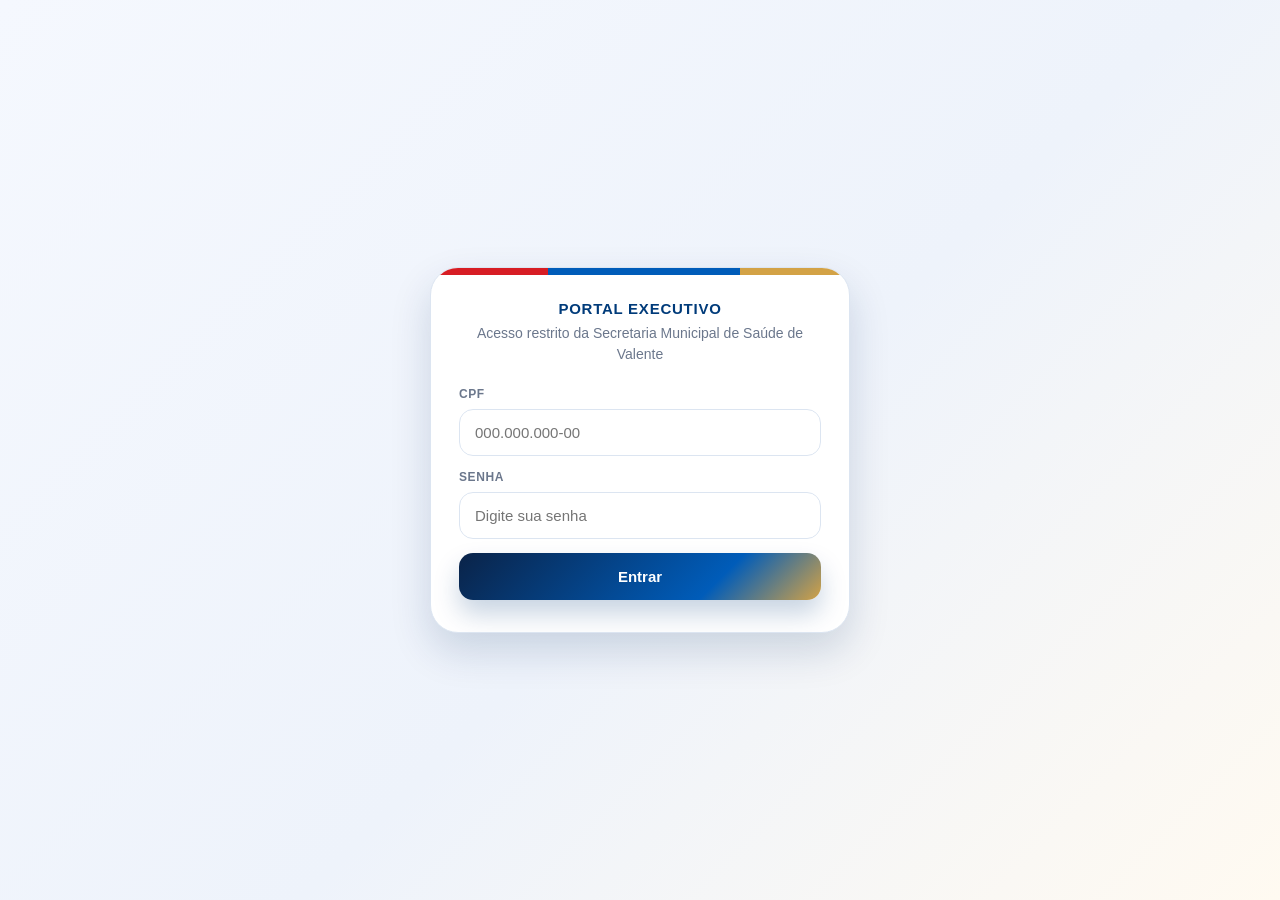
==== site_relatorios_online/index.html @ b0d014d9 "Atualiza tela online dos relatórios" ====
<!DOCTYPE html>
<html lang="pt-BR">
<head>
  <meta charset="UTF-8" />
  <meta name="viewport" content="width=device-width, initial-scale=1.0" />
  <title>Portal Executivo - Secretaria da Saúde de Valente</title>
  <style>
    :root{
      --azul:#003b7a;
      --azul2:#005cb9;
      --azul3:#0a2348;
      --vermelho:#d71d24;
      --dourado:#d3a246;
      --bg:#f3f7fc;
      --card:#ffffff;
      --borda:#dce5f1;
      --texto:#172033;
      --muted:#6b778c;
      --sombra:0 12px 28px rgba(10,35,72,.10);
      --radius:18px;
      --verde:#1f8f5f;
      --verde2:#29b374;
      --roxo:#7b4cc6;
      --teal:#0a8b92;
    }
    *{box-sizing:border-box}
    body{margin:0;font-family:Inter,Segoe UI,Arial,sans-serif;background:linear-gradient(135deg,#f5f8fe 0%,#eef3fb 55%,#fffaf1 100%);color:var(--texto)}
    .hidden{display:none !important}
    .login-screen{min-height:100vh;display:grid;place-items:center;padding:24px}
    .login-card{
      width:min(420px,100%);background:var(--card);border:1px solid var(--borda);border-radius:28px;
      box-shadow:0 18px 40px rgba(0,43,92,.16);padding:32px 28px;position:relative;overflow:hidden
    }
    .login-card:before{content:'';position:absolute;left:0;top:0;right:0;height:7px;background:linear-gradient(90deg,var(--vermelho) 0 28%,var(--azul2) 28% 74%,var(--dourado) 74% 100%)}
    .login-logo-wrap{display:flex;justify-content:center;margin-bottom:20px}
    .login-logo{width:100%;max-width:335px;max-height:245px;object-fit:contain;border-radius:16px;display:block}
    .login-title{text-align:center;font-size:15px;font-weight:800;color:var(--azul);letter-spacing:.05em;text-transform:uppercase;margin-bottom:6px}
    .login-sub{text-align:center;color:var(--muted);font-size:14px;margin:0 0 22px;line-height:1.5}
    .field{margin-bottom:14px}
    .field label{display:block;font-size:12px;font-weight:800;color:var(--muted);margin-bottom:8px;text-transform:uppercase;letter-spacing:.05em}
    .field input{width:100%;padding:14px 15px;border-radius:14px;border:1px solid var(--borda);font-size:15px;outline:none;background:#fff}
    .field input:focus{border-color:var(--azul2);box-shadow:0 0 0 4px rgba(0,92,185,.11)}
    .btn{width:100%;border:none;border-radius:14px;padding:15px 18px;font-size:15px;font-weight:800;cursor:pointer;background:linear-gradient(135deg,var(--azul3) 0%,var(--azul2) 70%,var(--dourado) 100%);color:#fff;box-shadow:0 14px 26px rgba(0,59,122,.22)}

    .app{display:grid;grid-template-columns:280px 1fr;min-height:100vh;background:var(--bg)}
    .sidebar{background:linear-gradient(180deg,var(--azul3) 0%,var(--azul) 54%,#001b3a 100%);color:#fff;padding:20px 16px;position:sticky;top:0;height:100vh;overflow:auto;border-right:5px solid var(--dourado)}
    .brand{display:flex;gap:12px;align-items:center;padding:10px 10px 18px;border-bottom:1px solid rgba(255,255,255,.14)}
    .brand-badge{width:48px;height:48px;border-radius:16px;background:rgba(255,255,255,.15);display:grid;place-items:center;font-weight:900}
    .brand h1{margin:0;font-size:17px;line-height:1.15}
    .brand small{opacity:.88}
    .profile{background:rgba(255,255,255,.10);border:1px solid rgba(255,255,255,.18);padding:14px;border-radius:16px;margin:16px 0}
    .profile strong{display:block;font-size:14px}
    .profile span{font-size:12px;opacity:.9;line-height:1.45}
    .nav{display:flex;flex-direction:column;gap:8px}
    .nav button{width:100%;text-align:left;border:none;background:transparent;color:#fff;padding:13px 14px;border-radius:14px;font-size:14px;font-weight:700;cursor:pointer;display:flex;justify-content:space-between;align-items:center}
    .nav button:hover,.nav button.active{background:rgba(255,255,255,.16)}
    .logout button{margin-top:18px;width:100%;border:none;background:#fff;color:var(--azul3);padding:12px 14px;border-radius:14px;font-weight:800;cursor:pointer}

    .main{padding:24px}
    .topbar{background:#fff;border:1px solid var(--borda);border-radius:22px;padding:18px 20px;box-shadow:var(--sombra);display:flex;justify-content:space-between;gap:16px;align-items:center;flex-wrap:wrap;margin-bottom:18px;border-bottom:4px solid var(--azul)}
    .topbar h2{margin:0;font-size:29px;color:var(--azul3)}
    .topbar p{margin:6px 0 0;color:var(--muted)}
    .topchips{display:flex;flex-wrap:wrap;gap:10px}
    .chip{padding:9px 12px;border-radius:999px;background:#fff;border:1px solid var(--borda);font-size:12px;font-weight:800;color:var(--azul)}
    .info-strip{background:linear-gradient(90deg,#fff 0%,#fff9ed 100%);border:1px solid #efdeae;border-radius:16px;padding:12px 14px;font-size:13px;color:#7a5b00;margin-bottom:18px}

    .section{display:none}
    .section.active{display:block}
    .hero{background:linear-gradient(135deg,#fff 0%,#f6faff 60%,#fff9ed 100%);border:1px solid var(--borda);border-left:7px solid var(--azul);border-radius:24px;padding:22px;box-shadow:var(--sombra);margin-bottom:18px;position:relative;overflow:hidden}
    .hero:after{content:'';position:absolute;right:-60px;bottom:-80px;width:240px;height:160px;border-radius:50%;background:linear-gradient(135deg,var(--azul2),var(--dourado));opacity:.12}
    .hero h3{margin:0 0 8px;font-size:24px;color:var(--azul3)}
    .hero p{margin:0;color:var(--muted);line-height:1.6}
    .hero-stats{display:grid;grid-template-columns:repeat(4,1fr);gap:12px;margin-top:16px}
    .hero-stat{background:#fff;border:1px solid var(--borda);border-radius:16px;padding:14px}
    .hero-stat .lbl{font-size:12px;font-weight:800;color:var(--muted)}
    .hero-stat .num{font-size:24px;font-weight:900;margin:8px 0 4px;color:var(--azul3)}
    .hero-stat .sub{font-size:12px;color:var(--muted)}

    .cards{display:grid;grid-template-columns:repeat(4,1fr);gap:16px;margin-bottom:18px}
    .card{background:var(--card);border:1px solid var(--borda);border-radius:var(--radius);box-shadow:var(--sombra);padding:18px}
    .label{font-size:12px;font-weight:800;color:var(--muted);text-transform:uppercase;letter-spacing:.03em}
    .value{font-size:30px;font-weight:900;margin:10px 0 6px;color:var(--azul3)}
    .sub{font-size:13px;color:var(--muted);line-height:1.45}
    .warn{color:#c58a00} .green{color:var(--verde)} .blue{color:var(--azul2)} .red{color:var(--vermelho)}
    .grid-2{display:grid;grid-template-columns:1.45fr 1fr;gap:16px;margin-bottom:18px}
    .grid-3{display:grid;grid-template-columns:repeat(3,1fr);gap:16px;margin-bottom:18px}
    .section-title{margin:0 0 14px;font-size:18px;font-weight:900;color:var(--azul3)}
    .chart-box{display:flex;align-items:flex-end;gap:10px;height:230px;padding-top:12px}
    .bar-col{display:flex;flex-direction:column;align-items:center;gap:8px;flex:1}
    .bar{width:100%;max-width:48px;border-radius:14px 14px 6px 6px;background:linear-gradient(180deg,var(--azul2),var(--dourado));position:relative}
    .bar.teal{background:linear-gradient(180deg,var(--teal),#52c7cc)}
    .bar.green{background:linear-gradient(180deg,var(--verde),var(--verde2))}
    .bar.purple{background:linear-gradient(180deg,var(--roxo),#ae8af0)}
    .bar::after{content:attr(data-value);position:absolute;top:-22px;left:50%;transform:translateX(-50%);font-size:11px;font-weight:800;color:#43526d}
    .bar-label{font-size:12px;color:var(--muted);font-weight:800;text-align:center}
    .list{display:flex;flex-direction:column;gap:12px}
    .list-item{display:flex;justify-content:space-between;gap:14px;align-items:center;padding:11px 0;border-bottom:1px solid #edf2f8}
    .list-item:last-child{border-bottom:none}
    .list-item strong{font-size:14px}
    .list-item small{display:block;font-size:12px;color:var(--muted);margin-top:4px}
    .badge{padding:7px 10px;border-radius:999px;font-size:12px;font-weight:900;white-space:nowrap}
    .badge.green{background:#dff7ea;color:#117b4d} .badge.blue{background:#eaf3ff;color:var(--azul)} .badge.yellow{background:#fff4d4;color:#9d6e00} .badge.purple{background:#f2ebff;color:#6c3cc1}
    table{width:100%;border-collapse:collapse;font-size:14px}
    th,td{padding:12px 10px;border-bottom:1px solid #edf2f8;text-align:left;white-space:nowrap}
    th{font-size:12px;color:var(--muted);text-transform:uppercase;letter-spacing:.04em}
    .table-wrap{overflow:auto}
    .progress-row{display:grid;gap:12px}
    .progress-head{display:flex;justify-content:space-between;font-size:13px;font-weight:800}
    .progress{height:10px;background:#edf4fa;border-radius:999px;overflow:hidden}
    .progress span{display:block;height:100%;background:linear-gradient(90deg,var(--azul2),var(--dourado));border-radius:999px}
    @media (max-width:1200px){.cards{grid-template-columns:repeat(2,1fr)} .hero-stats{grid-template-columns:repeat(2,1fr)} .grid-2,.grid-3{grid-template-columns:1fr}}
    @media (max-width:900px){.app{grid-template-columns:1fr} .sidebar{position:relative;height:auto}}
    @media (max-width:700px){.main{padding:16px} .cards,.hero-stats{grid-template-columns:1fr} .topbar h2{font-size:24px} .login-card{padding:28px 20px}}
  
    /* V64 - ajustes sem mudar o visual profissional original */
    .login-msg{margin-top:12px;font-size:13px;font-weight:800;color:var(--vermelho);text-align:center}
    .field select{width:100%;padding:14px 15px;border-radius:14px;border:1px solid var(--borda);font-size:15px;outline:none;background:#fff}
    .btn.small{width:auto;padding:9px 11px;font-size:12px;box-shadow:none}
    .btn.danger{background:var(--vermelho);box-shadow:none}
    .empty{min-height:120px;border:1px dashed #c7d4e4;background:#f9fbfe;border-radius:16px;display:grid;place-items:center;color:var(--muted);font-weight:800;text-align:center;padding:18px}

  
    /* V64 - Menu online agrupado e profissional */
    .nav-group{
      margin:10px 0 4px;
      border:1px solid rgba(255,255,255,.15);
      border-radius:18px;
      overflow:hidden;
      background:rgba(255,255,255,.07);
    }
    .nav-group-title{
      width:100%;
      border:none;
      background:rgba(255,255,255,.10);
      color:#fff;
      padding:13px 14px;
      font-size:14px;
      font-weight:900;
      cursor:pointer;
      display:flex;
      align-items:center;
      justify-content:space-between;
      text-align:left;
    }
    .nav-group-title:hover{
      background:rgba(255,255,255,.16);
    }
    .nav-sub{
      display:flex;
      flex-direction:column;
      gap:4px;
      padding:8px;
    }
    .nav-sub button{
      padding:11px 12px 11px 24px !important;
      border-radius:13px !important;
      font-size:13px !important;
      background:rgba(255,255,255,.06);
    }
    .nav-sub button.active{
      background:#fff !important;
      color:var(--azul3) !important;
    }
    .nav-sub button::before{
      content:'•';
      margin-right:7px;
      opacity:.9;
    }

  
    /* V64 - menu agrupado real e filtros */
    .nav-loading{padding:14px;color:#fff;opacity:.8;font-weight:800}
    .nav-group{margin:10px 0 6px;border:1px solid rgba(255,255,255,.18);border-radius:18px;background:rgba(255,255,255,.07);overflow:hidden}
    .nav-group-title{width:100%;border:0;background:rgba(255,255,255,.11);color:#fff;padding:14px;font-size:14px;font-weight:900;display:flex;justify-content:space-between;align-items:center;cursor:pointer;text-align:left}
    .nav-sub{display:flex;flex-direction:column;gap:6px;padding:8px}
    .nav-sub button{padding:11px 12px 11px 24px!important;border-radius:13px!important;font-size:13px!important;background:rgba(255,255,255,.06)}
    .nav-sub button.active{background:#fff!important;color:var(--azul3)!important}
    .filter-bar{display:grid;grid-template-columns:1.5fr 1fr 1fr 1fr 1fr auto;gap:10px;margin-bottom:14px;align-items:end}
    .filter-bar .field{margin-bottom:0}
    .filter-bar input,.filter-bar select{width:100%;padding:11px 12px;border-radius:12px;border:1px solid var(--borda);outline:none;background:#fff}
    @media(max-width:1100px){.filter-bar{grid-template-columns:1fr 1fr}}
    @media(max-width:700px){.filter-bar{grid-template-columns:1fr}}

  
    /* V69 - logo do portal online sem depender de imagem externa */
    .login-logo-wrap{
      display:flex;
      justify-content:center;
      align-items:center;
      margin:6px auto 20px;
    }
    .portal-logo-v68{
      width:min(330px,92%);
      min-height:112px;
      border-radius:24px;
      background:linear-gradient(135deg,#ffffff 0%,#f5f9ff 62%,#fff7e5 100%);
      border:1px solid #dce5f1;
      box-shadow:0 16px 30px rgba(10,35,72,.12);
      display:flex;
      align-items:center;
      justify-content:center;
      gap:16px;
      padding:18px 20px;
      position:relative;
      overflow:hidden;
    }
    .portal-logo-v68:before{
      content:'';
      position:absolute;
      left:0;
      top:0;
      height:7px;
      width:100%;
      background:linear-gradient(90deg,#d71d24 0 27%,#005cb9 27% 73%,#d3a246 73% 100%);
    }
    .portal-logo-mark-v68{
      width:68px;
      height:68px;
      border-radius:22px;
      background:linear-gradient(135deg,#0a2348,#005cb9 70%,#d3a246);
      color:white;
      display:grid;
      place-items:center;
      font-weight:1000;
      font-size:24px;
      letter-spacing:-1px;
      box-shadow:0 12px 25px rgba(0,59,122,.22);
      flex:0 0 auto;
    }
    .portal-logo-text-v68 strong{
      display:block;
      font-size:23px;
      line-height:1.05;
      color:#0a2348;
      font-weight:1000;
    }
    .portal-logo-text-v68 span{
      display:block;
      margin-top:5px;
      font-size:13px;
      color:#005cb9;
      font-weight:900;
      letter-spacing:.04em;
      text-transform:uppercase;
    }
    .login-logo{
      display:none !important;
    }

  
    /* V69 - logo visível no login online */
    .login-brand-v69{
      width:100%;
      display:flex;
      align-items:center;
      justify-content:center;
      gap:14px;
      margin:8px auto 24px;
      padding:18px 14px 12px;
    }
    .login-brand-mark-v69{
      width:72px;
      height:72px;
      border-radius:24px;
      background:linear-gradient(135deg,#0a2348 0%,#005cb9 72%,#d3a246 100%);
      color:#fff;
      display:grid;
      place-items:center;
      font-size:25px;
      font-weight:1000;
      letter-spacing:-1px;
      box-shadow:0 14px 28px rgba(0,59,122,.24);
      flex:0 0 auto;
    }
    .login-brand-text-v69 strong{
      display:block;
      color:#0a2348;
      font-size:25px;
      font-weight:1000;
      line-height:1.05;
      letter-spacing:-.3px;
    }
    .login-brand-text-v69 span{
      display:block;
      margin-top:6px;
      color:#005cb9;
      font-size:13px;
      font-weight:900;
      letter-spacing:.06em;
      text-transform:uppercase;
    }
    @media(max-width:540px){
      .login-brand-v69{flex-direction:column;text-align:center;gap:10px}
      .login-brand-text-v69 strong{font-size:22px}
    }

  </style>
</head>
<body>
  <div id="loginScreen" class="login-screen">
    <div class="login-card">
<div class="login-title">Portal Executivo</div>
      <p class="login-sub">Acesso restrito da Secretaria Municipal de Saúde de Valente</p>
      <div class="field"><label>CPF</label><input id="cpf" inputmode="numeric" maxlength="14" placeholder="000.000.000-00"></div>
      <div class="field"><label>Senha</label><input id="senha" type="password" placeholder="Digite sua senha"></div>
      <button class="btn" onclick="entrar()">Entrar</button>
    </div>
  </div>

  <div id="app" class="app hidden">
    <aside class="sidebar">
      <div class="brand">
        <div class="brand-badge">SV</div>
        <div><h1>Secretaria da Saúde</h1><small>Prefeitura de Valente</small></div>
      </div>
      <div class="profile">
        <strong>Marília Oliveira</strong>
        <span>Secretária Municipal de Saúde</span><br>
        <span>Perfil executivo • visão total da rede</span>
      </div>
      
      <nav class="nav" id="menuNav">
        <div class="nav-loading">Carregando menu...</div>
      </nav>

      <div class="logout"><button onclick="sair()">Sair</button></div>
    </aside>

    <main class="main">
      <div class="topbar">
        <div>
          <h2 id="mainTitle">Visão Geral da Rede</h2>
          <p id="mainSubtitle">Panorama estratégico consolidado da saúde municipal de Valente</p>
        </div>
        <div class="topchips">
          <div class="chip">📅 Maio/2026</div>
          <div class="chip">🔄 Atualizado às 08:35</div>
          <div class="chip">📍 Valente - BA</div>
        </div>
      </div>
      <div class="info-strip">Painel estratégico da Secretaria Municipal de Saúde de Valente, com indicadores por área, unidade e setor.</div>

      <section id="visaoGeral" class="section active">
        <div class="hero">
          <h3>Central de Gestão da Saúde de Valente</h3>
          <p>Uma única plataforma para acompanhamento da produção assistencial, unidades de saúde, CAPS, agentes de saúde, almoxarifados, CEMES e indicadores administrativos da Secretaria.</p>
          <div class="hero-stats">
            <div class="hero-stat"><div class="lbl">Atendimentos totais</div><div class="num">18.452</div><div class="sub">+8,7% no mês</div></div>
            <div class="hero-stat"><div class="lbl">Cobertura APS</div><div class="num">92,4%</div><div class="sub">rede acompanhada</div></div>
            <div class="hero-stat"><div class="lbl">Visitas domiciliares</div><div class="num">3.562</div><div class="sub">ACS no período</div></div>
            <div class="hero-stat"><div class="lbl">Consumo de insumos</div><div class="num">R$ 428 mil</div><div class="sub">rede consolidada</div></div>
          </div>
        </div>

        <div class="cards">
          <div class="card"><div class="label">Hospital - atendimentos</div><div class="value">6.284</div><div class="sub">Emergência, UTI, enfermaria e ambulatório</div></div>
          <div class="card"><div class="label">CEMES - produção</div><div class="value">2.193</div><div class="sub">Consultas especializadas e exames</div></div>
          <div class="card"><div class="label">APS - consultas</div><div class="value">8.726</div><div class="sub">Produção dos postos de saúde</div></div>
          <div class="card"><div class="label">CAPS + agentes</div><div class="value">5.297</div><div class="sub">Acolhimentos, grupos e visitas domiciliares</div></div>
        </div>

        <div class="grid-2">
          <div class="card">
            <h3 class="section-title">Produção consolidada por área</h3>
            <div class="chart-box">
              <div class="bar-col"><div class="bar" style="height:78%" data-value="6.284"></div><div class="bar-label">Hospital</div></div>
              <div class="bar-col"><div class="bar teal" style="height:30%" data-value="2.193"></div><div class="bar-label">CEMES</div></div>
              <div class="bar-col"><div class="bar green" style="height:100%" data-value="8.726"></div><div class="bar-label">PSFs</div></div>
              <div class="bar-col"><div class="bar purple" style="height:18%" data-value="1.735"></div><div class="bar-label">CAPS</div></div>
              <div class="bar-col"><div class="bar teal" style="height:42%" data-value="3.562"></div><div class="bar-label">ACS</div></div>
              <div class="bar-col"><div class="bar" style="height:15%" data-value="1.184"></div><div class="bar-label">Ponto/dia</div></div>
            </div>
          </div>
          <div class="card">
            <h3 class="section-title">Indicadores prioritários</h3>
            <div class="progress-row">
              <div><div class="progress-head"><span>Tempo de resposta da regulação</span><span>81%</span></div><div class="progress"><span style="width:81%"></span></div></div>
              <div><div class="progress-head"><span>Execução das agendas</span><span>94%</span></div><div class="progress"><span style="width:94%"></span></div></div>
              <div><div class="progress-head"><span>Cobertura vacinal</span><span>89%</span></div><div class="progress"><span style="width:89%"></span></div></div>
              <div><div class="progress-head"><span>Assiduidade da rede</span><span>96%</span></div><div class="progress"><span style="width:96%"></span></div></div>
              <div><div class="progress-head"><span>Rastreabilidade de insumos</span><span>97%</span></div><div class="progress"><span style="width:97%"></span></div></div>
            </div>
          </div>
        </div>

        <div class="grid-3">
          <div class="card">
            <h3 class="section-title">Hospital em destaque</h3>
            <div class="list">
              <div class="list-item"><div><strong>Emergência</strong><small>Atendimentos no mês</small></div><span class="badge green">3.184</span></div>
              <div class="list-item"><div><strong>UTI</strong><small>Taxa média de ocupação</small></div><span class="badge blue">78%</span></div>
              <div class="list-item"><div><strong>Internações</strong><small>Total consolidado</small></div><span class="badge yellow">428</span></div>
              <div class="list-item"><div><strong>Altas</strong><small>Durante o período</small></div><span class="badge green">401</span></div>
            </div>
          </div>
          <div class="card">
            <h3 class="section-title">CAPS em destaque</h3>
            <div class="list">
              <div class="list-item"><div><strong>Acolhimentos</strong><small>Novos acolhimentos</small></div><span class="badge purple">186</span></div>
              <div class="list-item"><div><strong>Atendimentos individuais</strong><small>Psicologia/psiquiatria</small></div><span class="badge blue">724</span></div>
              <div class="list-item"><div><strong>Oficinas e grupos</strong><small>Participações</small></div><span class="badge green">612</span></div>
              <div class="list-item"><div><strong>Busca ativa</strong><small>Usuários monitorados</small></div><span class="badge yellow">96</span></div>
            </div>
          </div>
          <div class="card">
            <h3 class="section-title">Agentes de saúde</h3>
            <div class="list">
              <div class="list-item"><div><strong>Visitas domiciliares</strong><small>Total no mês</small></div><span class="badge green">3.562</span></div>
              <div class="list-item"><div><strong>Famílias acompanhadas</strong><small>Cadastro ativo</small></div><span class="badge blue">5.418</span></div>
              <div class="list-item"><div><strong>Gestantes monitoradas</strong><small>Microáreas</small></div><span class="badge yellow">241</span></div>
              <div class="list-item"><div><strong>Idosos acompanhados</strong><small>Visita prioritária</small></div><span class="badge purple">1.104</span></div>
            </div>
          </div>
        </div>
      </section>

      <section id="hospitalGeral" class="section">
        <div class="cards">
          <div class="card"><div class="label">Atendimentos gerais</div><div class="value">6.284</div><div class="sub">Produção consolidada do hospital no mês</div></div>
          <div class="card"><div class="label">Emergência</div><div class="value">3.184</div><div class="sub">Atendimentos de urgência e emergência</div></div>
          <div class="card"><div class="label">Internações</div><div class="value">428</div><div class="sub">Pacientes internados no período</div></div>
          <div class="card"><div class="label">Ocupação UTI</div><div class="value warn">78%</div><div class="sub">Taxa média de ocupação mensal</div></div>
        </div>

        <div class="grid-2">
          <div class="card">
            <h3 class="section-title">Fluxo assistencial do Hospital Geral</h3>
            <div class="table-wrap">
              <table>
                <thead><tr><th>Setor</th><th>Atendimentos</th><th>Tempo médio</th><th>Indicador</th></tr></thead>
                <tbody>
                  <tr><td>Emergência</td><td>3.184</td><td>42 min</td><td>Classificação e atendimento inicial</td></tr>
                  <tr><td>Ambulatório</td><td>1.136</td><td>28 min</td><td>Consultas e retornos</td></tr>
                  <tr><td>Enfermaria</td><td>742</td><td>2,8 dias</td><td>Permanência média</td></tr>
                  <tr><td>UTI</td><td>118</td><td>4,6 dias</td><td>Permanência média</td></tr>
                  <tr><td>Centro Cirúrgico</td><td>96</td><td>1h20</td><td>Procedimentos realizados</td></tr>
                  <tr><td>Observação</td><td>1.008</td><td>6h15</td><td>Pacientes em observação</td></tr>
                </tbody>
              </table>
            </div>
          </div>

          <div class="card">
            <h3 class="section-title">Indicadores hospitalares</h3>
            <div class="list">
              <div class="list-item"><div><strong>Altas hospitalares</strong><small>Pacientes liberados no período</small></div><span class="badge green">401</span></div>
              <div class="list-item"><div><strong>Transferências reguladas</strong><small>Encaminhadas para referência</small></div><span class="badge blue">38</span></div>
              <div class="list-item"><div><strong>Taxa de retorno em 72h</strong><small>Retorno após alta/atendimento</small></div><span class="badge yellow">4,2%</span></div>
              <div class="list-item"><div><strong>Exames internos solicitados</strong><small>Laboratório e imagem</small></div><span class="badge blue">2.841</span></div>
              <div class="list-item"><div><strong>Leitos ocupados hoje</strong><small>Enfermaria + UTI</small></div><span class="badge yellow">63%</span></div>
            </div>
          </div>
        </div>

        <div class="grid-3">
          <div class="card">
            <h3 class="section-title">Emergência</h3>
            <div class="list">
              <div class="list-item"><div><strong>Vermelho/Laranja</strong><small>Alta prioridade</small></div><span class="badge yellow">312</span></div>
              <div class="list-item"><div><strong>Amarelo</strong><small>Prioridade moderada</small></div><span class="badge blue">1.084</span></div>
              <div class="list-item"><div><strong>Verde/Azul</strong><small>Baixa prioridade</small></div><span class="badge green">1.788</span></div>
            </div>
          </div>
          <div class="card">
            <h3 class="section-title">Internação</h3>
            <div class="list">
              <div class="list-item"><div><strong>Clínica médica</strong><small>Internações</small></div><span class="badge blue">214</span></div>
              <div class="list-item"><div><strong>Pediatria</strong><small>Internações</small></div><span class="badge green">76</span></div>
              <div class="list-item"><div><strong>Cirúrgica</strong><small>Internações</small></div><span class="badge yellow">138</span></div>
            </div>
          </div>
          <div class="card">
            <h3 class="section-title">Produtividade diária</h3>
            <div class="progress-row">
              <div><div class="progress-head"><span>Leitos disponíveis</span><span>37%</span></div><div class="progress"><span style="width:37%"></span></div></div>
              <div><div class="progress-head"><span>Agendas cumpridas</span><span>91%</span></div><div class="progress"><span style="width:91%"></span></div></div>
              <div><div class="progress-head"><span>Exames liberados</span><span>88%</span></div><div class="progress"><span style="width:88%"></span></div></div>
            </div>
          </div>
        </div>
      </section>

      <section id="cemes" class="section">
        <div class="cards">
          <div class="card"><div class="label">Consultas especializadas</div><div class="value">1.326</div><div class="sub">Cardiologia, ortopedia, ginecologia e outros</div></div>
          <div class="card"><div class="label">Exames realizados</div><div class="value">867</div><div class="sub">Ultrassom, ECG, laboratório e imagem</div></div>
          <div class="card"><div class="label">Pacientes regulados</div><div class="value">1.912</div><div class="sub">Atendidos via regulação</div></div>
          <div class="card"><div class="label">Absenteísmo</div><div class="value warn">9,6%</div><div class="sub">Consultas e exames não comparecidos</div></div>
        </div>
        <div class="grid-2">
          <div class="card"><h3 class="section-title">Produção por especialidade</h3>
            <div class="table-wrap"><table><thead><tr><th>Especialidade</th><th>Consultas</th><th>Faltas</th><th>Aproveitamento</th></tr></thead><tbody>
              <tr><td>Cardiologia</td><td>212</td><td>16</td><td>92,9%</td></tr>
              <tr><td>Ortopedia</td><td>188</td><td>24</td><td>88,6%</td></tr>
              <tr><td>Ginecologia</td><td>241</td><td>18</td><td>93,0%</td></tr>
              <tr><td>Pediatria</td><td>174</td><td>10</td><td>94,6%</td></tr>
              <tr><td>Oftalmologia</td><td>143</td><td>17</td><td>89,4%</td></tr>
              <tr><td>Neurologia</td><td>89</td><td>7</td><td>92,7%</td></tr>
              <tr><td>Ultrassonografia</td><td>279</td><td>22</td><td>92,7%</td></tr>
            </tbody></table></div>
          </div>
          <div class="card"><h3 class="section-title">Indicadores do CEMES</h3>
            <div class="list">
              <div class="list-item"><div><strong>Tempo médio até consulta</strong><small>Pacientes regulados</small></div><span class="badge blue">11 dias</span></div>
              <div class="list-item"><div><strong>Retorno agendado</strong><small>Eficiência do seguimento</small></div><span class="badge green">84%</span></div>
              <div class="list-item"><div><strong>Exames entregues no prazo</strong><small>Consolidação mensal</small></div><span class="badge green">91%</span></div>
              <div class="list-item"><div><strong>Fila ativa</strong><small>Pacientes aguardando</small></div><span class="badge yellow">312</span></div>
              <div class="list-item"><div><strong>Maior demanda</strong><small>Especialidade com mais procura</small></div><span class="badge blue">Ginecologia</span></div>
            </div>
          </div>
        </div>
      </section>

      <section id="postos" class="section">
        <div class="cards">
          <div class="card"><div class="label">Unidades acompanhadas</div><div class="value">10</div><div class="sub">PSFs e unidades de apoio</div></div>
          <div class="card"><div class="label">Consultas APS</div><div class="value">8.726</div><div class="sub">Atendimentos de atenção primária</div></div>
          <div class="card"><div class="label">Visitas domiciliares</div><div class="value">3.562</div><div class="sub">ACS e equipes multiprofissionais</div></div>
          <div class="card"><div class="label">Cobertura vacinal</div><div class="value green">89%</div><div class="sub">Consolidado da rede APS</div></div>
        </div>
        <div class="card" style="margin-bottom:18px"><h3 class="section-title">Estatística por unidade</h3>
          <div class="table-wrap"><table><thead><tr><th>Unidade</th><th>Consultas</th><th>Procedimentos</th><th>Vacinas</th><th>Visitas ACS</th><th>Absenteísmo</th></tr></thead><tbody>
            <tr><td>USF Cidade Nova</td><td>1.124</td><td>412</td><td>286</td><td>442</td><td>5,2%</td></tr>
            <tr><td>USF Dr. Antônio Delfino Mota Simões</td><td>986</td><td>361</td><td>248</td><td>398</td><td>6,0%</td></tr>
            <tr><td>UBS de Saúde de Valente</td><td>1.018</td><td>374</td><td>291</td><td>411</td><td>4,8%</td></tr>
            <tr><td>Posto de Saúde Santa Rita de Cássia</td><td>774</td><td>282</td><td>214</td><td>327</td><td>6,5%</td></tr>
            <tr><td>USF Juazeiro</td><td>816</td><td>298</td><td>229</td><td>346</td><td>7,1%</td></tr>
            <tr><td>USF Petrolina</td><td>731</td><td>256</td><td>207</td><td>301</td><td>7,3%</td></tr>
            <tr><td>USF Tamanduá</td><td>692</td><td>244</td><td>195</td><td>284</td><td>8,0%</td></tr>
            <tr><td>USF Valilândia</td><td>765</td><td>269</td><td>219</td><td>315</td><td>6,8%</td></tr>
            <tr><td>USF Santa Rosa</td><td>908</td><td>337</td><td>264</td><td>377</td><td>5,9%</td></tr>
            <tr><td>USF Centro</td><td>912</td><td>354</td><td>265</td><td>361</td><td>5,4%</td></tr>
          </tbody></table></div>
        </div>
      </section>

      <section id="caps" class="section">
        <div class="cards">
          <div class="card"><div class="label">Usuários ativos</div><div class="value">486</div><div class="sub">Acompanhamento regular no CAPS</div></div>
          <div class="card"><div class="label">Acolhimentos</div><div class="value">186</div><div class="sub">Novos acolhimentos no mês</div></div>
          <div class="card"><div class="label">Atendimentos individuais</div><div class="value">724</div><div class="sub">Psicologia, psiquiatria e serviço social</div></div>
          <div class="card"><div class="label">Participações em grupos</div><div class="value">612</div><div class="sub">Oficinas e grupos terapêuticos</div></div>
        </div>
        <div class="grid-2">
          <div class="card"><h3 class="section-title">Indicadores do CAPS</h3>
            <div class="table-wrap"><table><thead><tr><th>Indicador</th><th>Total</th><th>Observação</th></tr></thead><tbody>
              <tr><td>Visitas domiciliares</td><td>78</td><td>Busca ativa e acompanhamento intensivo</td></tr>
              <tr><td>Atendimentos em crise</td><td>34</td><td>Casos atendidos com suporte prioritário</td></tr>
              <tr><td>Encaminhamentos à rede</td><td>119</td><td>APS, hospital e regulação</td></tr>
              <tr><td>Retorno garantido</td><td>92%</td><td>Usuários com seguimento marcado</td></tr>
              <tr><td>Adesão ao tratamento</td><td>87%</td><td>Usuários ativos acompanhados</td></tr>
            </tbody></table></div>
          </div>
          <div class="card"><h3 class="section-title">Resumo assistencial</h3>
            <div class="list">
              <div class="list-item"><div><strong>Grupo terapêutico</strong><small>Participações registradas</small></div><span class="badge purple">312</span></div>
              <div class="list-item"><div><strong>Oficinas terapêuticas</strong><small>Participações registradas</small></div><span class="badge blue">300</span></div>
              <div class="list-item"><div><strong>Famílias orientadas</strong><small>Ações de apoio e cuidado</small></div><span class="badge green">141</span></div>
              <div class="list-item"><div><strong>Usuários em atenção intensiva</strong><small>Monitoramento frequente</small></div><span class="badge yellow">52</span></div>
              <div class="list-item"><div><strong>Taxa de comparecimento</strong><small>Consultas e grupos</small></div><span class="badge green">90,4%</span></div>
            </div>
          </div>
        </div>
      </section>

      <section id="agentes" class="section">
        <div class="cards">
          <div class="card"><div class="label">Agentes ativos</div><div class="value">42</div><div class="sub">Agentes de saúde em campo</div></div>
          <div class="card"><div class="label">Visitas domiciliares</div><div class="value">3.562</div><div class="sub">Realizadas no período</div></div>
          <div class="card"><div class="label">Famílias acompanhadas</div><div class="value">5.418</div><div class="sub">Cadastro por microárea</div></div>
          <div class="card"><div class="label">Cobertura das microáreas</div><div class="value green">94%</div><div class="sub">Cobertura das visitas programadas</div></div>
        </div>
        <div class="grid-2">
          <div class="card"><h3 class="section-title">Indicadores dos agentes de saúde</h3>
            <div class="table-wrap"><table><thead><tr><th>Indicador</th><th>Total</th><th>Detalhe</th></tr></thead><tbody>
              <tr><td>Gestantes acompanhadas</td><td>241</td><td>Monitoramento em microárea</td></tr>
              <tr><td>Crianças acompanhadas</td><td>812</td><td>Puericultura e vacinação</td></tr>
              <tr><td>Idosos acompanhados</td><td>1.104</td><td>Visita prioritária</td></tr>
              <tr><td>Hiperdia monitorado</td><td>1.386</td><td>Hipertensos e diabéticos</td></tr>
              <tr><td>Busca ativa de faltosos</td><td>214</td><td>Consultas e exames</td></tr>
              <tr><td>Focos e alertas em território</td><td>63</td><td>Situações notificadas</td></tr>
            </tbody></table></div>
          </div>
          <div class="card"><h3 class="section-title">Desempenho operacional</h3>
            <div class="progress-row">
              <div><div class="progress-head"><span>Visitas realizadas x programadas</span><span>94%</span></div><div class="progress"><span style="width:94%"></span></div></div>
              <div><div class="progress-head"><span>Atualização cadastral</span><span>88%</span></div><div class="progress"><span style="width:88%"></span></div></div>
              <div><div class="progress-head"><span>Encaminhamentos resolvidos</span><span>83%</span></div><div class="progress"><span style="width:83%"></span></div></div>
              <div><div class="progress-head"><span>Registro no território</span><span>96%</span></div><div class="progress"><span style="width:96%"></span></div></div>
            </div>
            <div class="list" style="margin-top:14px">
              <div class="list-item"><div><strong>Microárea destaque</strong><small>Maior cobertura de visitas</small></div><span class="badge blue">USF Cidade Nova</span></div>
              <div class="list-item"><div><strong>Melhor atualização cadastral</strong><small>Equipe em maior conformidade</small></div><span class="badge green">USF Centro</span></div>
            </div>
          </div>
        </div>
      </section>

      <section id="almoxHospital" class="section">
        <div class="cards">
          <div class="card"><div class="label">Consumo mensal</div><div class="value">R$ 172 mil</div><div class="sub">Materiais e insumos do hospital</div></div>
          <div class="card"><div class="label">Itens movimentados</div><div class="value">4.318</div><div class="sub">Saídas registradas no período</div></div>
          <div class="card"><div class="label">Reposições internas</div><div class="value">274</div><div class="sub">Solicitações das alas/setores</div></div>
          <div class="card"><div class="label">Itens críticos</div><div class="value warn">12</div><div class="sub">Acompanhamento de consumo acelerado</div></div>
        </div>
        <div class="grid-2">
          <div class="card"><h3 class="section-title">Uso por setor</h3><div class="table-wrap"><table><thead><tr><th>Setor</th><th>Valor consumido</th><th>Saídas</th><th>Participação</th></tr></thead><tbody>
            <tr><td>Emergência</td><td>R$ 48.200</td><td>1.108</td><td>28%</td></tr>
            <tr><td>UTI</td><td>R$ 39.870</td><td>824</td><td>23%</td></tr>
            <tr><td>Enfermaria</td><td>R$ 28.330</td><td>718</td><td>16%</td></tr>
            <tr><td>Centro Cirúrgico</td><td>R$ 31.910</td><td>563</td><td>19%</td></tr>
            <tr><td>Ambulatório</td><td>R$ 23.690</td><td>611</td><td>14%</td></tr>
          </tbody></table></div></div>
          <div class="card"><h3 class="section-title">Itens com maior consumo</h3><div class="list">
            <div class="list-item"><div><strong>Luva de procedimento</strong><small>Unidades consumidas</small></div><span class="badge green">18.400</span></div>
            <div class="list-item"><div><strong>Soro fisiológico 500ml</strong><small>Frascos consumidos</small></div><span class="badge blue">3.280</span></div>
            <div class="list-item"><div><strong>Seringa 10ml</strong><small>Unidades consumidas</small></div><span class="badge green">8.920</span></div>
            <div class="list-item"><div><strong>Máscara cirúrgica</strong><small>Unidades consumidas</small></div><span class="badge yellow">6.540</span></div>
            <div class="list-item"><div><strong>Curativo estéril</strong><small>Unidades consumidas</small></div><span class="badge blue">2.830</span></div>
          </div></div>
        </div>
      </section>

      <section id="almoxCentral" class="section">
        <div class="cards">
          <div class="card"><div class="label">Entradas do mês</div><div class="value">R$ 256 mil</div><div class="sub">Aquisições e abastecimentos</div></div>
          <div class="card"><div class="label">Saídas para rede</div><div class="value">R$ 198 mil</div><div class="sub">Distribuição para unidades</div></div>
          <div class="card"><div class="label">Unidades abastecidas</div><div class="value">16</div><div class="sub">Hospital, CEMES, CAPS e APS</div></div>
          <div class="card"><div class="label">Nível de atendimento</div><div class="value green">97%</div><div class="sub">Solicitações atendidas no prazo</div></div>
        </div>
        <div class="grid-2">
          <div class="card"><h3 class="section-title">Distribuição por destino</h3><div class="table-wrap"><table><thead><tr><th>Destino</th><th>Valor enviado</th><th>Requisições</th><th>Prazo médio</th></tr></thead><tbody>
            <tr><td>Hospital Municipal</td><td>R$ 112.000</td><td>74</td><td>1,2 dia</td></tr>
            <tr><td>CEMES</td><td>R$ 21.800</td><td>18</td><td>1,0 dia</td></tr>
            <tr><td>CAPS</td><td>R$ 14.600</td><td>12</td><td>1,1 dia</td></tr>
            <tr><td>PSFs Urbanos</td><td>R$ 31.700</td><td>42</td><td>1,4 dia</td></tr>
            <tr><td>PSFs Rurais</td><td>R$ 17.900</td><td>31</td><td>1,9 dia</td></tr>
          </tbody></table></div></div>
          <div class="card"><h3 class="section-title">Estatísticas operacionais</h3><div class="progress-row">
            <div><div class="progress-head"><span>Entrega dentro do prazo</span><span>97%</span></div><div class="progress"><span style="width:97%"></span></div></div>
            <div><div class="progress-head"><span>Controle de perdas</span><span>98%</span></div><div class="progress"><span style="width:98%"></span></div></div>
            <div><div class="progress-head"><span>Giro de estoque</span><span>83%</span></div><div class="progress"><span style="width:83%"></span></div></div>
            <div><div class="progress-head"><span>Rastreabilidade de saída</span><span>100%</span></div><div class="progress"><span style="width:100%"></span></div></div>
          </div></div>
        </div>
      </section>

      <section id="estoqueCentral" class="section">
        <div class="cards">
          <div class="card"><div class="label">Valor em estoque</div><div class="value">R$ 397,6 mil</div><div class="sub">Saldo estimado do almoxarifado central</div></div>
          <div class="card"><div class="label">Itens cadastrados</div><div class="value">842</div><div class="sub">Medicamentos, material penso, EPI e limpeza</div></div>
          <div class="card"><div class="label">Abaixo do mínimo</div><div class="value warn">25</div><div class="sub">Itens para reposição planejada</div></div>
          <div class="card"><div class="label">Vencimento próximo</div><div class="value red">14</div><div class="sub">Itens vencendo em até 60 dias</div></div>
        </div>

        <div class="grid-2">
          <div class="card">
            <h3 class="section-title">Itens do Almoxarifado Central</h3>
            <div class="table-wrap">
              <table>
                <thead><tr><th>Item</th><th>Categoria</th><th>Saldo</th><th>Mínimo</th><th>Validade</th><th>Situação</th></tr></thead>
                <tbody>
                  <tr><td>Dipirona 500mg/ml</td><td>Medicamento</td><td>380</td><td>500</td><td>10/2026</td><td><span class="badge yellow">Abaixo mínimo</span></td></tr>
                  <tr><td>Amoxicilina 500mg</td><td>Medicamento</td><td>1.840</td><td>900</td><td>02/2027</td><td><span class="badge green">Normal</span></td></tr>
                  <tr><td>Losartana 50mg</td><td>Medicamento</td><td>7.200</td><td>4.000</td><td>04/2027</td><td><span class="badge green">Normal</span></td></tr>
                  <tr><td>Metformina 850mg</td><td>Medicamento</td><td>6.450</td><td>3.500</td><td>05/2027</td><td><span class="badge green">Normal</span></td></tr>
                  <tr><td>Teste rápido dengue</td><td>Laboratório</td><td>74</td><td>120</td><td>08/2026</td><td><span class="badge yellow">Atenção</span></td></tr>
                  <tr><td>Álcool 70%</td><td>Antissepsia</td><td>96</td><td>150</td><td>12/2026</td><td><span class="badge yellow">Reposição</span></td></tr>
                  <tr><td>Máscara cirúrgica</td><td>EPI</td><td>9.800</td><td>6.000</td><td>03/2027</td><td><span class="badge green">Normal</span></td></tr>
                  <tr><td>Papel toalha</td><td>Limpeza</td><td>420</td><td>300</td><td>-</td><td><span class="badge green">Normal</span></td></tr>
                </tbody>
              </table>
            </div>
          </div>

          <div class="card">
            <h3 class="section-title">Resumo operacional</h3>
            <div class="list">
              <div class="list-item"><div><strong>Entradas no mês</strong><small>Compras e recebimentos</small></div><span class="badge blue">R$ 256 mil</span></div>
              <div class="list-item"><div><strong>Saídas para rede</strong><small>Distribuição para unidades</small></div><span class="badge green">R$ 198 mil</span></div>
              <div class="list-item"><div><strong>Unidades abastecidas</strong><small>Hospital, PSFs, CEMES e CAPS</small></div><span class="badge blue">16</span></div>
              <div class="list-item"><div><strong>Itens sem giro</strong><small>Mais de 90 dias sem saída</small></div><span class="badge yellow">11</span></div>
              <div class="list-item"><div><strong>Solicitações pendentes</strong><small>Aguardando separação</small></div><span class="badge yellow">8</span></div>
            </div>
          </div>
        </div>
      </section>

      <section id="estoqueHospital" class="section">
        <div class="cards">
          <div class="card"><div class="label">Valor em estoque</div><div class="value">R$ 286,4 mil</div><div class="sub">Saldo estimado do almoxarifado hospitalar</div></div>
          <div class="card"><div class="label">Itens cadastrados</div><div class="value">406</div><div class="sub">Insumos hospitalares e medicamentos de uso interno</div></div>
          <div class="card"><div class="label">Abaixo do mínimo</div><div class="value warn">12</div><div class="sub">Itens críticos para assistência</div></div>
          <div class="card"><div class="label">Vencimento próximo</div><div class="value red">8</div><div class="sub">Itens vencendo em até 60 dias</div></div>
        </div>

        <div class="grid-2">
          <div class="card">
            <h3 class="section-title">Itens do Almoxarifado Hospitalar</h3>
            <div class="table-wrap">
              <table>
                <thead><tr><th>Item</th><th>Categoria</th><th>Saldo</th><th>Mínimo</th><th>Consumo mês</th><th>Situação</th></tr></thead>
                <tbody>
                  <tr><td>Soro fisiológico 500ml</td><td>Insumo</td><td>1.240</td><td>800</td><td>3.280</td><td><span class="badge green">Normal</span></td></tr>
                  <tr><td>Luva de procedimento M</td><td>EPI</td><td>22.400</td><td>18.000</td><td>18.400</td><td><span class="badge green">Normal</span></td></tr>
                  <tr><td>Seringa 10ml</td><td>Material penso</td><td>6.100</td><td>5.000</td><td>8.920</td><td><span class="badge green">Normal</span></td></tr>
                  <tr><td>Equipo macrogotas</td><td>Material hospitalar</td><td>420</td><td>600</td><td>970</td><td><span class="badge yellow">Reposição</span></td></tr>
                  <tr><td>Atadura 10cm</td><td>Material penso</td><td>180</td><td>260</td><td>490</td><td><span class="badge yellow">Abaixo mínimo</span></td></tr>
                  <tr><td>Clorexidina degermante</td><td>Antissepsia</td><td>38</td><td>60</td><td>105</td><td><span class="badge yellow">Reposição</span></td></tr>
                  <tr><td>Cateter periférico 22G</td><td>Material hospitalar</td><td>920</td><td>700</td><td>1.440</td><td><span class="badge green">Normal</span></td></tr>
                  <tr><td>Compressa gaze</td><td>Material penso</td><td>3.200</td><td>2.800</td><td>5.600</td><td><span class="badge green">Normal</span></td></tr>
                </tbody>
              </table>
            </div>
          </div>

          <div class="card">
            <h3 class="section-title">Resumo operacional</h3>
            <div class="list">
              <div class="list-item"><div><strong>Consumo mensal</strong><small>Materiais e insumos do hospital</small></div><span class="badge blue">R$ 172 mil</span></div>
              <div class="list-item"><div><strong>Reposições internas</strong><small>Emergência, UTI e enfermaria</small></div><span class="badge green">274</span></div>
              <div class="list-item"><div><strong>Setor de maior consumo</strong><small>Saídas registradas</small></div><span class="badge yellow">Emergência</span></div>
              <div class="list-item"><div><strong>Itens críticos</strong><small>Consumo acelerado</small></div><span class="badge yellow">12</span></div>
              <div class="list-item"><div><strong>Última conferência</strong><small>Inventário interno</small></div><span class="badge green">Hoje 07:45</span></div>
            </div>
          </div>
        </div>
      </section>

      <section id="estoqueGeral" class="section">
        <div class="cards">
          <div class="card"><div class="label">Valor total em estoque</div><div class="value">R$ 684 mil</div><div class="sub">Hospital + almoxarifado central</div></div>
          <div class="card"><div class="label">Itens cadastrados</div><div class="value">1.248</div><div class="sub">Medicamentos, materiais e insumos</div></div>
          <div class="card"><div class="label">Itens abaixo do mínimo</div><div class="value warn">37</div><div class="sub">Necessitam reposição planejada</div></div>
          <div class="card"><div class="label">Vencimento próximo</div><div class="value red">22</div><div class="sub">Itens com vencimento em até 60 dias</div></div>
        </div>

        <div class="grid-2">
          <div class="card">
            <h3 class="section-title">Resumo por almoxarifado</h3>
            <div class="table-wrap">
              <table>
                <thead><tr><th>Local</th><th>Valor em estoque</th><th>Entradas</th><th>Saídas</th><th>Críticos</th></tr></thead>
                <tbody>
                  <tr><td>Almoxarifado do Hospital</td><td>R$ 286.400</td><td>R$ 92.800</td><td>R$ 172.000</td><td>12</td></tr>
                  <tr><td>Almoxarifado Central</td><td>R$ 397.600</td><td>R$ 256.000</td><td>R$ 198.000</td><td>25</td></tr>
                  <tr><td>Reserva CEMES</td><td>R$ 34.200</td><td>R$ 11.300</td><td>R$ 21.800</td><td>4</td></tr>
                  <tr><td>Reserva CAPS</td><td>R$ 18.700</td><td>R$ 7.900</td><td>R$ 14.600</td><td>3</td></tr>
                </tbody>
              </table>
            </div>
          </div>

          <div class="card">
            <h3 class="section-title">Categorias acompanhadas</h3>
            <div class="progress-row">
              <div><div class="progress-head"><span>Medicamentos</span><span>R$ 312 mil</span></div><div class="progress"><span style="width:82%"></span></div></div>
              <div><div class="progress-head"><span>Material penso</span><span>R$ 124 mil</span></div><div class="progress"><span style="width:55%"></span></div></div>
              <div><div class="progress-head"><span>Laboratório</span><span>R$ 88 mil</span></div><div class="progress"><span style="width:44%"></span></div></div>
              <div><div class="progress-head"><span>Limpeza e descartáveis</span><span>R$ 73 mil</span></div><div class="progress"><span style="width:38%"></span></div></div>
              <div><div class="progress-head"><span>EPI</span><span>R$ 87 mil</span></div><div class="progress"><span style="width:45%"></span></div></div>
            </div>
          </div>
        </div>

        <div class="card" style="margin-bottom:18px">
          <h3 class="section-title">Itens fictícios para acompanhamento operacional</h3>
          <div class="table-wrap">
            <table>
              <thead><tr><th>Item</th><th>Categoria</th><th>Saldo</th><th>Mínimo</th><th>Consumo mês</th><th>Situação</th></tr></thead>
              <tbody>
                <tr><td>Soro fisiológico 500ml</td><td>Medicamento/Insumo</td><td>1.240</td><td>800</td><td>3.280</td><td><span class="badge green">Normal</span></td></tr>
                <tr><td>Luva de procedimento M</td><td>EPI</td><td>22.400</td><td>18.000</td><td>18.400</td><td><span class="badge green">Normal</span></td></tr>
                <tr><td>Dipirona 500mg/ml</td><td>Medicamento</td><td>380</td><td>500</td><td>1.120</td><td><span class="badge yellow">Abaixo do mínimo</span></td></tr>
                <tr><td>Seringa 10ml</td><td>Material penso</td><td>6.100</td><td>5.000</td><td>8.920</td><td><span class="badge green">Normal</span></td></tr>
                <tr><td>Equipo macrogotas</td><td>Material hospitalar</td><td>420</td><td>600</td><td>970</td><td><span class="badge yellow">Reposição</span></td></tr>
                <tr><td>Álcool 70%</td><td>Limpeza/Antissepsia</td><td>96</td><td>150</td><td>244</td><td><span class="badge yellow">Atenção</span></td></tr>
                <tr><td>Atadura 10cm</td><td>Material penso</td><td>180</td><td>260</td><td>490</td><td><span class="badge yellow">Abaixo do mínimo</span></td></tr>
                <tr><td>Máscara cirúrgica</td><td>EPI</td><td>9.800</td><td>6.000</td><td>6.540</td><td><span class="badge green">Normal</span></td></tr>
                <tr><td>Clorexidina degermante</td><td>Antissepsia</td><td>38</td><td>60</td><td>105</td><td><span class="badge yellow">Reposição</span></td></tr>
                <tr><td>Teste rápido dengue</td><td>Laboratório</td><td>74</td><td>120</td><td>210</td><td><span class="badge yellow">Atenção</span></td></tr>
              </tbody>
            </table>
          </div>
        </div>

        <div class="grid-3">
          <div class="card">
            <h3 class="section-title">Alertas de estoque</h3>
            <div class="list">
              <div class="list-item"><div><strong>Abaixo do mínimo</strong><small>Itens com saldo insuficiente</small></div><span class="badge yellow">37</span></div>
              <div class="list-item"><div><strong>Vencimento até 30 dias</strong><small>Prioridade de saída</small></div><span class="badge yellow">9</span></div>
              <div class="list-item"><div><strong>Sem movimentação</strong><small>Mais de 90 dias</small></div><span class="badge blue">16</span></div>
            </div>
          </div>
          <div class="card">
            <h3 class="section-title">Consumo mensal</h3>
            <div class="list">
              <div class="list-item"><div><strong>Hospital</strong><small>Saídas registradas</small></div><span class="badge blue">R$ 172 mil</span></div>
              <div class="list-item"><div><strong>Rede APS</strong><small>PSFs e apoio</small></div><span class="badge green">R$ 49,6 mil</span></div>
              <div class="list-item"><div><strong>CEMES/CAPS</strong><small>Serviços especializados</small></div><span class="badge yellow">R$ 36,4 mil</span></div>
            </div>
          </div>
          <div class="card">
            <h3 class="section-title">Controle operacional</h3>
            <div class="progress-row">
              <div><div class="progress-head"><span>Rastreabilidade</span><span>100%</span></div><div class="progress"><span style="width:100%"></span></div></div>
              <div><div class="progress-head"><span>Reposição no prazo</span><span>91%</span></div><div class="progress"><span style="width:91%"></span></div></div>
              <div><div class="progress-head"><span>Conferência mensal</span><span>88%</span></div><div class="progress"><span style="width:88%"></span></div></div>
            </div>
          </div>
        </div>
      </section>

      <section id="secretaria" class="section">
        <div class="cards">
          <div class="card"><div class="label">Servidores monitorados</div><div class="value">428</div><div class="sub">Rede direta + unidades</div></div>
          <div class="card"><div class="label">Batidas de ponto/dia</div><div class="value">1.184</div><div class="sub">Consolidado da rede</div></div>
          <div class="card"><div class="label">Assiduidade mensal</div><div class="value green">96,1%</div><div class="sub">Frequência média registrada</div></div>
          <div class="card"><div class="label">Demandas administrativas</div><div class="value">214</div><div class="sub">Ofícios, solicitações e despachos</div></div>
        </div>
        <div class="grid-2">
          <div class="card"><h3 class="section-title">Painel administrativo da Secretaria</h3><div class="list">
            <div class="list-item"><div><strong>Unidades com ponto em dia</strong><small>Atualização regular</small></div><span class="badge green">16/18</span></div>
            <div class="list-item"><div><strong>Demandas finalizadas</strong><small>Fluxo administrativo do mês</small></div><span class="badge blue">176</span></div>
            <div class="list-item"><div><strong>Processos em análise</strong><small>Compras, RH e planejamento</small></div><span class="badge yellow">38</span></div>
            <div class="list-item"><div><strong>Reuniões de coordenação</strong><small>Realizadas no período</small></div><span class="badge green">12</span></div>
            <div class="list-item"><div><strong>Projetos estratégicos</strong><small>Em acompanhamento</small></div><span class="badge blue">7</span></div>
          </div></div>
          <div class="card"><h3 class="section-title">Indicadores de gestão</h3><div class="progress-row">
            <div><div class="progress-head"><span>Execução do planejamento mensal</span><span>86%</span></div><div class="progress"><span style="width:86%"></span></div></div>
            <div><div class="progress-head"><span>Frequência das equipes</span><span>96%</span></div><div class="progress"><span style="width:96%"></span></div></div>
            <div><div class="progress-head"><span>Resolução de demandas internas</span><span>82%</span></div><div class="progress"><span style="width:82%"></span></div></div>
            <div><div class="progress-head"><span>Integração das informações</span><span>90%</span></div><div class="progress"><span style="width:90%"></span></div></div>
          </div></div>
        </div>
      </section>
    
      <section id="usuariosOnline" class="section">
        <div class="hero">
          <h3>Administração de Usuários Online</h3>
          <p>Cadastre usuários próprios do portal online. Estes logins são independentes do sistema local de estoque.</p>
        </div>
        <div class="grid-2">
          <div class="card">
            <h3 class="section-title">Cadastrar / editar usuário</h3>
            <div class="field"><label>Nome</label><input id="uNome" placeholder="Nome completo"></div>
            <div class="field"><label>CPF</label><input id="uCpf" placeholder="000.000.000-00" maxlength="14" inputmode="numeric"></div>
            <div class="field"><label>Senha</label><input id="uSenha" type="password" placeholder="Digite uma senha"></div>
            <div class="field"><label>Perfil</label><select id="uPerfil"><option>Administrador</option><option>Coordenador</option><option>Consulta</option></select></div>
            <div class="field"><label>Módulos liberados</label>
              <div style="display:flex;gap:12px;flex-wrap:wrap;font-size:13px;font-weight:800">
                <label><input type="checkbox" id="modAlmox"> Almoxerifado / Estoque</label>
                <label><input type="checkbox" id="modSecretaria"> Secretaria de Saúde</label>
                <label><input type="checkbox" id="modUsuarios"> Gerenciar usuários</label>
              </div>
            </div>
            <button class="btn" onclick="salvarUsuarioOnline()">Salvar usuário</button>
            <div id="userMsg" style="margin-top:12px;font-weight:800"></div>
          </div>
          <div class="card">
            <h3 class="section-title">Acessos iniciais</h3>
            <div class="list">
              <div class="list-item"><div><strong>Administrador Online</strong><small>CPF 000.000.000-00</small></div><span class="badge blue">admin123</span></div>
              <div class="list-item"><div><strong>Coordenador Almoxerifado</strong><small>CPF 555.555.555-55</small></div><span class="badge green">5</span></div>
              <div class="list-item"><div><strong>Secretaria de Saúde</strong><small>CPF 333.333.333-33</small></div><span class="badge yellow">3</span></div>
            </div>
          </div>
        </div>
        <div class="card">
          <h3 class="section-title">Usuários cadastrados</h3>
          <div class="table-wrap">
            <table><thead><tr><th>Nome</th><th>CPF</th><th>Perfil</th><th>Módulos</th><th>Status</th><th>Ações</th></tr></thead><tbody id="usersBody"></tbody></table>
          </div>
        </div>
      </section>

    </main>
  </div>

  
<script>
    const titles = {
      visaoGeral:['Visão Geral da Rede','Área preparada para apresentação dos módulos gerais da saúde municipal'],
      hospitalGeral:['Hospital Geral','Módulo preparado, aguardando integração de dados'],
      cemes:['CEMES','Módulo preparado, aguardando integração de dados'],
      postos:['Postos de Saúde','Módulo preparado, aguardando integração de dados'],
      caps:['CAPS','Módulo preparado, aguardando integração de dados'],
      agentes:['Agentes de Saúde','Módulo preparado, aguardando integração de dados'],
      almoxHospital:['Almoxarifado do Hospital','Estatísticas de consumo e movimentação do estoque hospitalar'],
      almoxCentral:['Almoxarifado Central','Estatísticas de entradas, saídas e distribuição da rede'],
      estoqueGeral:['Estoques Detalhados','Dados operacionais de estoque por unidade'],
      estoqueCentral:['Almoxarifado Central — Estoque','Itens, saldos, mínimos e situação operacional do almoxarifado central'],
      estoqueHospital:['Almoxarifado Hospital — Estoque','Itens, saldos, mínimos e situação operacional do almoxarifado hospitalar'],
      secretaria:['Secretaria','Módulos administrativos preparados, aguardando integração'],
      usuariosOnline:['Usuários Online','Cadastro de usuários próprios do portal online']
    };

    let usuarioAtual = null;
    let DADOS = {dashboard:{},itens:[],movimentacoes:[],baixo_minimo:[],estatisticas:{por_destino:[],por_produto_destino:[]}};
    let editCpf = null;

    const DEFAULT_USERS = [
      {nome:"Administrador Online",cpf:"00000000000",senha:"admin123",cargo:"Administração do Portal Online",perfil:"Administrador • visão total e cadastro de usuários",tipo:"admin",modulos:["almox","secretaria","usuarios"],ativo:true},
      {nome:"Coordenador Almoxerifado",cpf:"55555555555",senha:"5",cargo:"Coordenação de Estoque e Almoxerifados",perfil:"Coordenador • almoxerifado e estoque",tipo:"coordenadora",modulos:["almox"],ativo:true},
      {nome:"Secretaria de Saúde",cpf:"33333333333",senha:"3",cargo:"Secretaria Municipal de Saúde",perfil:"Perfil executivo • módulos da secretaria",tipo:"secretaria",modulos:["secretaria"],ativo:true}
    ];

    function onlyDigits(v){return String(v||"").replace(/\D/g,"")}
    function formatCPF(v){
      v = onlyDigits(v).slice(0,11);
      if (v.length > 9) return v.replace(/(\d{3})(\d{3})(\d{3})(\d{0,2})/, '$1.$2.$3-$4');
      if (v.length > 6) return v.replace(/(\d{3})(\d{3})(\d{0,3})/, '$1.$2.$3');
      if (v.length > 3) return v.replace(/(\d{3})(\d{0,3})/, '$1.$2');
      return v;
    }
    function esc(s){return String(s??"").replace(/[&<>"']/g,m=>({"&":"&amp;","<":"&lt;",">":"&gt;","\"":"&quot;","'":"&#39;"}[m]))}
    function fmtData(d){if(!d)return "-";const p=String(d).split("-");return p.length>=3?`${p[2]}/${p[1]}/${p[0]}`:d}
    async function sha256(texto){
      const enc = new TextEncoder().encode(String(texto||""));
      const buf = await crypto.subtle.digest("SHA-256", enc);
      return Array.from(new Uint8Array(buf)).map(b=>b.toString(16).padStart(2,"0")).join("");
    }
    async function initUsers(){
      let users = JSON.parse(localStorage.getItem("portal_online_users_profissional")||"null");
      if(!users){
        users = [];
        for(const u of DEFAULT_USERS){
          users.push({...u, senhaHash: await sha256(u.senha)});
          delete users[users.length-1].senha;
        }
        localStorage.setItem("portal_online_users_profissional", JSON.stringify(users));
      }
    }
    function getUsers(){return JSON.parse(localStorage.getItem("portal_online_users_profissional")||"[]")}
    function setUsers(users){localStorage.setItem("portal_online_users_profissional", JSON.stringify(users))}
    function temModulo(m){return usuarioAtual && (usuarioAtual.tipo === "admin" || (usuarioAtual.modulos||[]).includes(m))}
    async function carregarDados(){
      try{
        const r = await fetch("dados_relatorios.json?ts="+Date.now(), {cache:"no-store"});
        DADOS = await r.json();
        const chips = document.querySelectorAll(".topchips .chip");
        if(chips[1]) chips[1].textContent = "🔄 Atualizado: " + (DADOS.gerado_em || "-");
      }catch(e){
        const chips = document.querySelectorAll(".topchips .chip");
        if(chips[1]) chips[1].textContent = "🔄 Sem dados do estoque";
      }
    }

    function blankSection(id, titulo, subtitulo){
      const el = document.getElementById(id);
      if(!el) return;
      el.innerHTML = `
        <div class="hero">
          <h3>${esc(titulo)}</h3>
          <p>${esc(subtitulo)}</p>
          <div class="hero-stats">
            <div class="hero-stat"><div class="lbl">Status</div><div class="num">—</div><div class="sub">Aguardando integração</div></div>
            <div class="hero-stat"><div class="lbl">Indicadores</div><div class="num">—</div><div class="sub">Sem dados cadastrados</div></div>
            <div class="hero-stat"><div class="lbl">Relatórios</div><div class="num">—</div><div class="sub">Em preparação</div></div>
            <div class="hero-stat"><div class="lbl">Atualização</div><div class="num">—</div><div class="sub">Futura integração</div></div>
          </div>
        </div>
        <div class="grid-3">
          <div class="card"><h3 class="section-title">CEMES</h3><div class="empty">Sem dados cadastrados ainda</div></div>
          <div class="card"><h3 class="section-title">Hospital Geral</h3><div class="empty">Sem dados cadastrados ainda</div></div>
          <div class="card"><h3 class="section-title">Indicadores</h3><div class="empty">Sem dados cadastrados ainda</div></div>
        </div>
      `;
    }

    function renderBlankModules(){
      blankSection("visaoGeral","Portal Executivo da Secretaria","Ambiente preparado para reunir os módulos da rede municipal de saúde.");
      blankSection("hospitalGeral","Hospital Geral","Módulo preparado, aguardando integração dos dados hospitalares.");
      blankSection("cemes","CEMES","Módulo preparado, aguardando integração de consultas, exames e regulação.");
      blankSection("postos","Postos de Saúde","Módulo preparado, aguardando integração da atenção primária.");
      blankSection("caps","CAPS","Módulo preparado, aguardando integração da saúde mental.");
      blankSection("agentes","Agentes de Saúde","Módulo preparado, aguardando integração territorial.");
      blankSection("secretaria","Secretaria de Saúde","Área administrativa preparada, aguardando integração de dados.");
    }

    function totalSaidas(){
      return (DADOS.movimentacoes||[]).filter(m => String(m.tipo||"").toLowerCase().includes("saída") || String(m.tipo||"").toLowerCase().includes("saida")).reduce((a,m)=>a+(Number(m.quantidade)||0),0);
    }


    function getTipoPorProduto(){
      const mapa = {};
      (DADOS.itens||[]).forEach(i=>{mapa[String(i.nome||"").toLowerCase()] = i.tipo || "";});
      return mapa;
    }

    function dentroPeriodo(data, ini, fim){
      if(!data) return true;
      if(ini && data < ini) return false;
      if(fim && data > fim) return false;
      return true;
    }

    function renderEstoqueSecao(id, titulo, local){
      const el = document.getElementById(id);
      if(!el) return;

      const buscaId = id+"Busca";
      const tipoId = id+"Tipo";
      const sitId = id+"Situacao";

      const buscaAtual = document.getElementById(buscaId)?.value || "";
      const tipoAtual = document.getElementById(tipoId)?.value || "";
      const sitAtual = document.getElementById(sitId)?.value || "";

      const itens = DADOS.itens || [];
      const totalLocal = itens.reduce((a,i)=>a+(Number(i.saldos?.[local])||0),0);
      const baixo = itens.filter(i => Number(i.minimo||0)>0 && Number(i.total||0)<=Number(i.minimo||0));

      let filtrados = itens.filter(i=>{
        const saldo = Number(i.saldos?.[local])||0;
        const min = Number(i.minimo)||0;
        const total = Number(i.total)||0;
        const status = min>0 && total<=min ? "baixo" : saldo<=0 ? "zerado" : "normal";
        const buscaOk = !buscaAtual || String(i.nome||"").toLowerCase().includes(buscaAtual.toLowerCase());
        const tipoOk = !tipoAtual || String(i.tipo||"") === tipoAtual;
        const sitOk = !sitAtual || status === sitAtual;
        return buscaOk && tipoOk && sitOk;
      });

      const tipos = [...new Set(itens.map(i=>i.tipo).filter(Boolean))].sort();

      const rows = filtrados.slice(0,200).map(i=>{
        const saldo = Number(i.saldos?.[local])||0;
        const min = Number(i.minimo)||0;
        const total = Number(i.total)||0;
        const sit = min>0 && total<=min ? '<span class="badge yellow">Abaixo mínimo</span>' : saldo<=0 ? '<span class="badge purple">Zerado</span>' : '<span class="badge green">Normal</span>';
        return `<tr><td><strong>${esc(i.nome)}</strong></td><td>${esc(i.tipo||"-")}</td><td>${esc(i.unidade||"-")}</td><td>${saldo}</td><td>${min}</td><td>${sit}</td></tr>`;
      }).join("");

      el.innerHTML = `
        <div class="cards">
          <div class="card"><div class="label">Itens cadastrados</div><div class="value">${itens.length}</div><div class="sub">Produtos sincronizados</div></div>
          <div class="card"><div class="label">Saldo nesta unidade</div><div class="value">${totalLocal}</div><div class="sub">${esc(titulo)}</div></div>
          <div class="card"><div class="label">Abaixo do mínimo</div><div class="value warn">${baixo.length}</div><div class="sub">Itens para atenção</div></div>
          <div class="card"><div class="label">Filtrados</div><div class="value">${filtrados.length}</div><div class="sub">Resultado atual</div></div>
        </div>
        <div class="card">
          <h3 class="section-title">Itens do ${esc(titulo)}</h3>
          <div class="filter-bar">
            <div class="field"><label>Produto</label><input id="${buscaId}" placeholder="Buscar produto..." value="${esc(buscaAtual)}"></div>
            <div class="field"><label>Tipo</label><select id="${tipoId}"><option value="">Todos</option>${tipos.map(t=>`<option ${t===tipoAtual?"selected":""}>${esc(t)}</option>`).join("")}</select></div>
            <div class="field"><label>Situação</label><select id="${sitId}">
              <option value="">Todas</option>
              <option value="normal" ${sitAtual==="normal"?"selected":""}>Normal</option>
              <option value="baixo" ${sitAtual==="baixo"?"selected":""}>Abaixo do mínimo</option>
              <option value="zerado" ${sitAtual==="zerado"?"selected":""}>Zerado</option>
            </select></div>
            <div></div><div></div>
            <button class="btn small" onclick="renderEstoqueSecao('${id}','${titulo}','${local}')">Filtrar</button>
          </div>
          <div class="table-wrap">
            <table><thead><tr><th>Item</th><th>Categoria</th><th>Unidade</th><th>Saldo</th><th>Mínimo</th><th>Situação</th></tr></thead><tbody>
              ${rows || '<tr><td colspan="6">Nenhum item encontrado no filtro.</td></tr>'}
            </tbody></table>
          </div>
        </div>
      `;
    }

    function renderEstatisticaAlmox(id, titulo, local){
      const el = document.getElementById(id);
      if(!el) return;

      const buscaId = id+"Busca";
      const tipoId = id+"Tipo";
      const destId = id+"Destino";
      const iniId = id+"Ini";
      const fimId = id+"Fim";

      const busca = document.getElementById(buscaId)?.value || "";
      const tipoFiltro = document.getElementById(tipoId)?.value || "";
      const destinoFiltro = document.getElementById(destId)?.value || "";
      const ini = document.getElementById(iniId)?.value || "";
      const fim = document.getElementById(fimId)?.value || "";

      const mapaTipo = getTipoPorProduto();
      const movsBase = (DADOS.movimentacoes || []).filter(m=>{
        const origem = String(m.origem||"").toLowerCase();
        const destino = String(m.destino||"").toLowerCase();
        if(local === "almoxarifado") return origem.includes("almox") || destino.includes("almox");
        return origem.includes("farm") || destino.includes("farm");
      });

      const tipos = [...new Set((DADOS.itens||[]).map(i=>i.tipo).filter(Boolean))].sort();
      const destinos = [...new Set(movsBase.map(m=>m.destino).filter(Boolean))].sort();

      const movs = movsBase.filter(m=>{
        const nome = String(m.produto_nome||"");
        const tipo = mapaTipo[nome.toLowerCase()] || "";
        const buscaOk = !busca || nome.toLowerCase().includes(busca.toLowerCase());
        const tipoOk = !tipoFiltro || tipo === tipoFiltro;
        const destOk = !destinoFiltro || String(m.destino||"") === destinoFiltro;
        const periodoOk = dentroPeriodo(String(m.data||""), ini, fim);
        return buscaOk && tipoOk && destOk && periodoOk;
      });

      const entradas = movs.filter(m => String(m.destino||"").toLowerCase().includes(local === "almoxarifado" ? "almox" : "farm"));
      const saidas = movs.filter(m => String(m.origem||"").toLowerCase().includes(local === "almoxarifado" ? "almox" : "farm"));
      const qtdTotal = movs.reduce((a,m)=>a+(Number(m.quantidade)||0),0);

      const porTipo = {};
      movs.forEach(m=>{
        const nome = String(m.produto_nome||"");
        const tipo = mapaTipo[nome.toLowerCase()] || "Sem tipo";
        porTipo[tipo] = (porTipo[tipo]||0) + (Number(m.quantidade)||0);
      });

      const rowsTipo = Object.entries(porTipo).sort((a,b)=>b[1]-a[1]).map(([t,q])=>`<tr><td>${esc(t)}</td><td><strong>${q}</strong></td></tr>`).join("");
      const rowsMov = movs.slice(0,120).map(m=>`
        <tr><td>${fmtData(m.data)}</td><td><strong>${esc(m.produto_nome||"-")}</strong></td><td>${esc(mapaTipo[String(m.produto_nome||"").toLowerCase()]||"-")}</td><td>${esc(m.origem||"")}</td><td>${esc(m.destino||"")}</td><td><strong>${m.quantidade||0}</strong></td></tr>
      `).join("");

      el.innerHTML = `
        <div class="cards">
          <div class="card"><div class="label">Entradas filtradas</div><div class="value">${entradas.length}</div><div class="sub">Movimentações de entrada</div></div>
          <div class="card"><div class="label">Saídas filtradas</div><div class="value">${saidas.length}</div><div class="sub">Movimentações de saída</div></div>
          <div class="card"><div class="label">Quantidade movimentada</div><div class="value">${qtdTotal}</div><div class="sub">Soma do filtro atual</div></div>
          <div class="card"><div class="label">Registros filtrados</div><div class="value">${movs.length}</div><div class="sub">Resultado atual</div></div>
        </div>
        <div class="card">
          <h3 class="section-title">Filtros da estatística — ${esc(titulo)}</h3>
          <div class="filter-bar">
            <div class="field"><label>Produto</label><input id="${buscaId}" placeholder="Buscar produto..." value="${esc(busca)}"></div>
            <div class="field"><label>Tipo</label><select id="${tipoId}"><option value="">Todos</option>${tipos.map(t=>`<option ${t===tipoFiltro?"selected":""}>${esc(t)}</option>`).join("")}</select></div>
            <div class="field"><label>Destino</label><select id="${destId}"><option value="">Todos</option>${destinos.map(d=>`<option ${d===destinoFiltro?"selected":""}>${esc(d)}</option>`).join("")}</select></div>
            <div class="field"><label>Data inicial</label><input id="${iniId}" type="date" value="${esc(ini)}"></div>
            <div class="field"><label>Data final</label><input id="${fimId}" type="date" value="${esc(fim)}"></div>
            <button class="btn small" onclick="renderEstatisticaAlmox('${id}','${titulo}','${local}')">Filtrar</button>
          </div>
        </div>
        <div class="grid-2">
          <div class="card"><h3 class="section-title">Quantidade por tipo</h3><div class="table-wrap"><table><thead><tr><th>Tipo</th><th>Quantidade</th></tr></thead><tbody>${rowsTipo || '<tr><td colspan="2">Sem dados no filtro.</td></tr>'}</tbody></table></div></div>
          <div class="card"><h3 class="section-title">Movimentações filtradas</h3><div class="table-wrap"><table><thead><tr><th>Data</th><th>Produto</th><th>Tipo</th><th>Origem</th><th>Destino</th><th>Qtd</th></tr></thead><tbody>${rowsMov || '<tr><td colspan="6">Sem movimentações no filtro.</td></tr>'}</tbody></table></div></div>
        </div>
      `;
    }

    function renderAlmox(){
      renderEstoqueSecao("estoqueCentral","Almoxarifado Central","almoxarifado");
      renderEstoqueSecao("estoqueHospital","Almoxarifado Hospital/Farmácia","farmacia");
      renderEstatisticaAlmox("almoxCentral","Almoxarifado Central","almoxarifado");
      renderEstatisticaAlmox("almoxHospital","Almoxarifado Hospital/Farmácia","farmacia");
    }


    function construirMenuAgrupado(usuario){
      const nav = document.getElementById("menuNav") || document.querySelector(".nav");
      if(!nav) return;
      const isAdmin = usuario.tipo === "admin";
      const canAlmox = isAdmin || (usuario.modulos||[]).includes("almox");
      const canSecretaria = isAdmin || (usuario.modulos||[]).includes("secretaria");
      const canUsuarios = isAdmin || (usuario.modulos||[]).includes("usuarios");

      let h = "";

      if(isAdmin || canSecretaria){
        h += `<button data-target="visaoGeral" data-role="secretaria" onclick="showSection('visaoGeral', this)">🏠 Visão Geral <span>›</span></button>`;
        h += `<button data-target="hospitalGeral" data-role="secretaria" onclick="showSection('hospitalGeral', this)">🚑 Hospital Geral <span>›</span></button>`;
        h += `<button data-target="cemes" data-role="secretaria" onclick="showSection('cemes', this)">🩺 CEMES <span>›</span></button>`;
        h += `<button data-target="postos" data-role="secretaria" onclick="showSection('postos', this)">🏥 Postos de Saúde <span>›</span></button>`;
        h += `<button data-target="caps" data-role="secretaria" onclick="showSection('caps', this)">🧠 CAPS <span>›</span></button>`;
        h += `<button data-target="agentes" data-role="secretaria" onclick="showSection('agentes', this)">👥 Agentes de Saúde <span>›</span></button>`;
      }

      if(canAlmox){
        h += `
          <div class="nav-group">
            <button type="button" class="nav-group-title">📦 Almoxerifado Hospital <span>▾</span></button>
            <div class="nav-sub">
              <button data-target="estoqueHospital" data-role="coordenadora" onclick="showSection('estoqueHospital', this)">Estoque <span>›</span></button>
              <button data-target="almoxHospital" data-role="coordenadora" onclick="showSection('almoxHospital', this)">Estatística <span>›</span></button>
            </div>
          </div>
          <div class="nav-group">
            <button type="button" class="nav-group-title">🏬 Almoxerifado Central <span>▾</span></button>
            <div class="nav-sub">
              <button data-target="estoqueCentral" data-role="coordenadora" onclick="showSection('estoqueCentral', this)">Estoque <span>›</span></button>
              <button data-target="almoxCentral" data-role="coordenadora" onclick="showSection('almoxCentral', this)">Estatística <span>›</span></button>
            </div>
          </div>
        `;
      }

      if(canSecretaria){
        h += `<button data-target="secretaria" data-role="secretaria" onclick="showSection('secretaria', this)">🏛️ Secretaria <span>›</span></button>`;
      }

      if(canUsuarios){
        h += `<button data-target="usuariosOnline" data-role="admin" onclick="showSection('usuariosOnline', this)">👥 Usuários Online <span>›</span></button>`;
      }

      nav.innerHTML = h;
    }

    function aplicarPerfil(usuario){
      usuarioAtual = usuario;
      document.querySelector('.profile strong').textContent = usuario.nome;
      const profileSpans = document.querySelectorAll('.profile span');
      if(profileSpans[0]) profileSpans[0].textContent = usuario.cargo || usuario.perfil;
      if(profileSpans[1]) profileSpans[1].textContent = usuario.perfil || usuario.tipo;

      construirMenuAgrupado(usuario);

      renderBlankModules();
      carregarDados().then(()=>{
        renderAlmox();
        if(usuario.tipo === "admin"){
          showSection('visaoGeral', document.querySelector('[data-target="visaoGeral"]'));
        } else if(temModulo("almox")){
          showSection('estoqueCentral', document.querySelector('[data-target="estoqueCentral"]'));
        } else {
          showSection('visaoGeral', document.querySelector('[data-target="visaoGeral"]'));
        }
      });
    }

    async function entrar(){
      const msg = document.getElementById('loginMsg');
      if(msg) msg.textContent = "";
      await initUsers();
      const cpf = onlyDigits(document.getElementById('cpf').value);
      const senha = document.getElementById('senha').value.trim();
      const senhaHash = await sha256(senha);
      const usuario = getUsers().find(u => u.ativo !== false && onlyDigits(u.cpf) === cpf && u.senhaHash === senhaHash);
      if (usuario) {
        localStorage.setItem("portal_online_session_profissional", JSON.stringify({cpf: usuario.cpf}));
        document.getElementById('loginScreen').classList.add('hidden');
        document.getElementById('app').classList.remove('hidden');
        aplicarPerfil(usuario);
      } else {
        if(msg) msg.textContent = 'CPF ou senha inválidos.';
        else alert('CPF ou senha inválidos.');
      }
    }

    function sair(){
      localStorage.removeItem("portal_online_session_profissional");
      document.getElementById('app').classList.add('hidden');
      document.getElementById('loginScreen').classList.remove('hidden');
      document.getElementById('cpf').value='';
      document.getElementById('senha').value='';
      usuarioAtual = null;
    }

    function showSection(id, btn){
      if(!document.getElementById(id)) return;
      document.querySelectorAll('.section').forEach(el => el.classList.remove('active'));
      document.getElementById(id).classList.add('active');
      document.querySelectorAll('.nav button').forEach(el => el.classList.remove('active'));
      if(btn) btn.classList.add('active');
      document.getElementById('mainTitle').textContent = titles[id]?.[0] || 'Portal Online';
      document.getElementById('mainSubtitle').textContent = titles[id]?.[1] || '';
      if(id === "usuariosOnline") renderUsuariosOnline();
      if(["estoqueCentral","estoqueHospital","almoxCentral","almoxHospital"].includes(id)){
        carregarDados().then(renderAlmox);
      }
      window.scrollTo({top:0, behavior:'smooth'});
    }

    function renderUsuariosOnline(){
      const body = document.getElementById("usersBody");
      if(!body) return;
      const users = getUsers();
      body.innerHTML = users.map(u=>`
        <tr>
          <td><strong>${esc(u.nome)}</strong></td>
          <td>${formatCPF(u.cpf)}</td>
          <td>${esc(u.tipo === "admin" ? "Administrador" : (u.perfil || "Coordenador"))}</td>
          <td>${(u.modulos||[]).map(m=>m==="almox"?"Almoxerifado":m==="secretaria"?"Secretaria":"Usuários").join(", ")}</td>
          <td><span class="badge ${u.ativo!==false ? "green" : "yellow"}">${u.ativo!==false ? "Ativo" : "Inativo"}</span></td>
          <td>
            <button class="btn small" onclick="editarUsuarioOnline('${u.cpf}')">Editar</button>
            <button class="btn small" onclick="toggleUsuarioOnline('${u.cpf}')">${u.ativo!==false ? "Inativar" : "Ativar"}</button>
            <button class="btn small danger" onclick="excluirUsuarioOnline('${u.cpf}')">Excluir</button>
          </td>
        </tr>
      `).join("");
    }

    async function salvarUsuarioOnline(){
      const msg = document.getElementById("userMsg");
      if(msg){msg.textContent="";msg.style.color="var(--texto)"}
      const nome = document.getElementById("uNome").value.trim();
      const cpf = onlyDigits(document.getElementById("uCpf").value);
      const senha = document.getElementById("uSenha").value;
      const perfil = document.getElementById("uPerfil").value;
      if(!nome || cpf.length !== 11 || (!editCpf && !senha)){
        if(msg){msg.textContent="Preencha nome, CPF válido e senha.";msg.style.color="var(--vermelho)"}
        return;
      }
      let modulos = [];
      if(document.getElementById("modAlmox").checked) modulos.push("almox");
      if(document.getElementById("modSecretaria").checked) modulos.push("secretaria");
      if(document.getElementById("modUsuarios").checked) modulos.push("usuarios");
      const tipo = perfil === "Administrador" ? "admin" : (modulos.includes("almox") && !modulos.includes("secretaria") ? "coordenadora" : "secretaria");
      if(tipo === "admin") modulos = ["almox","secretaria","usuarios"];

      let users = getUsers();
      const idx = users.findIndex(u => onlyDigits(u.cpf) === (editCpf || cpf));
      const obj = {nome, cpf, cargo: perfil === "Administrador" ? "Administração do Portal Online" : perfil, perfil, tipo, modulos, ativo:true};
      if(idx >= 0){
        obj.senhaHash = senha ? await sha256(senha) : users[idx].senhaHash;
        users[idx] = obj;
      } else {
        if(users.some(u => onlyDigits(u.cpf) === cpf)){
          if(msg){msg.textContent="CPF já cadastrado.";msg.style.color="var(--vermelho)"}
          return;
        }
        obj.senhaHash = await sha256(senha);
        users.push(obj);
      }
      setUsers(users);
      editCpf = null;
      ["uNome","uCpf","uSenha"].forEach(id=>document.getElementById(id).value="");
      ["modAlmox","modSecretaria","modUsuarios"].forEach(id=>document.getElementById(id).checked=false);
      document.getElementById("uPerfil").value="Coordenador";
      if(msg){msg.textContent="Usuário salvo com sucesso.";msg.style.color="var(--verde)"}
      renderUsuariosOnline();
    }

    function editarUsuarioOnline(cpf){
      const u = getUsers().find(x=>onlyDigits(x.cpf)===onlyDigits(cpf));
      if(!u) return;
      editCpf = onlyDigits(u.cpf);
      document.getElementById("uNome").value = u.nome || "";
      document.getElementById("uCpf").value = formatCPF(u.cpf || "");
      document.getElementById("uSenha").value = "";
      document.getElementById("uPerfil").value = u.tipo === "admin" ? "Administrador" : (u.perfil || "Coordenador");
      document.getElementById("modAlmox").checked = (u.modulos||[]).includes("almox");
      document.getElementById("modSecretaria").checked = (u.modulos||[]).includes("secretaria");
      document.getElementById("modUsuarios").checked = (u.modulos||[]).includes("usuarios");
      window.scrollTo({top:0,behavior:"smooth"});
    }

    function toggleUsuarioOnline(cpf){
      const users = getUsers();
      const u = users.find(x=>onlyDigits(x.cpf)===onlyDigits(cpf));
      if(!u) return;
      if(onlyDigits(u.cpf)==="00000000000"){alert("O administrador inicial não pode ser inativado.");return}
      u.ativo = !(u.ativo !== false);
      setUsers(users);
      renderUsuariosOnline();
    }

    function excluirUsuarioOnline(cpf){
      if(onlyDigits(cpf)==="00000000000"){alert("O administrador inicial não pode ser excluído.");return}
      if(!confirm("Excluir este usuário online?")) return;
      setUsers(getUsers().filter(u=>onlyDigits(u.cpf)!==onlyDigits(cpf)));
      renderUsuariosOnline();
    }

    const cpfInput = document.getElementById('cpf');
    cpfInput.addEventListener('input', function(){ this.value = formatCPF(this.value); });
    document.addEventListener('input', function(e){
      if(e.target && e.target.id === "uCpf") e.target.value = formatCPF(e.target.value);
    });

    document.addEventListener('keydown', function(e){
      if (e.key === 'Enter' && !document.getElementById('loginScreen').classList.contains('hidden')) entrar();
    });

    setInterval(()=>{
      if(usuarioAtual){
        carregarDados().then(()=>{renderAlmox();});
      }
    }, 30000);

    (async()=>{
      await initUsers();
      renderBlankModules();
      await carregarDados();
      renderAlmox();
      const sess = JSON.parse(localStorage.getItem("portal_online_session_profissional")||"null");
      if(sess){
        const u = getUsers().find(x=>x.ativo!==false && onlyDigits(x.cpf)===onlyDigits(sess.cpf));
        if(u){
          document.getElementById('loginScreen').classList.add('hidden');
          document.getElementById('app').classList.remove('hidden');
          aplicarPerfil(u);
        }
      }
    })();
  </script>

</body>
</html>
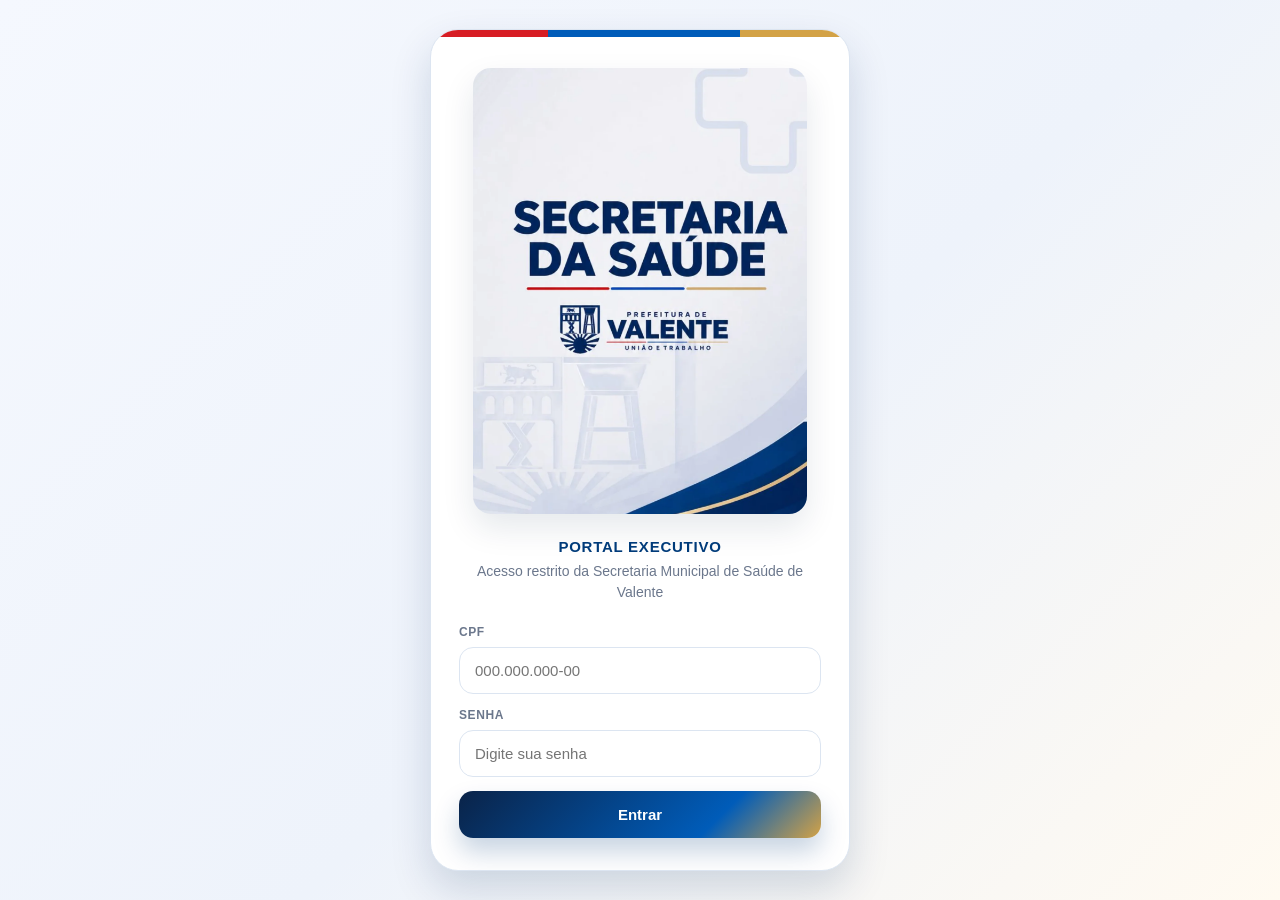
==== commit d7b73de7: "Add files via upload" ====
--- a/site_relatorios_online/index.html
+++ b/site_relatorios_online/index.html
@@ -295,10 +295,32 @@
     }
 
   </style>
+
+<style>
+/* LOGO ONLINE - usando arquivo real no GitHub */
+.logo-online-real{
+  width:min(360px, 92%);
+  display:block;
+  margin:6px auto 24px;
+  border-radius:18px;
+  box-shadow:0 14px 32px rgba(10,35,72,.10);
+}
+.login-logo-wrap,
+.portal-logo-v68,
+.login-brand-v69,
+.login-brand-v70,
+.login-logo-final-v71{
+  display:none !important;
+}
+</style>
+
+<!-- Online logo por imagem GitHub -->
 </head>
 <body>
   <div id="loginScreen" class="login-screen">
     <div class="login-card">
+
+      <img class="logo-online-real" src="assets/logo_secretaria_valente.png" alt="Secretaria da Saúde - Prefeitura de Valente">
 <div class="login-title">Portal Executivo</div>
       <p class="login-sub">Acesso restrito da Secretaria Municipal de Saúde de Valente</p>
       <div class="field"><label>CPF</label><input id="cpf" inputmode="numeric" maxlength="14" placeholder="000.000.000-00"></div>
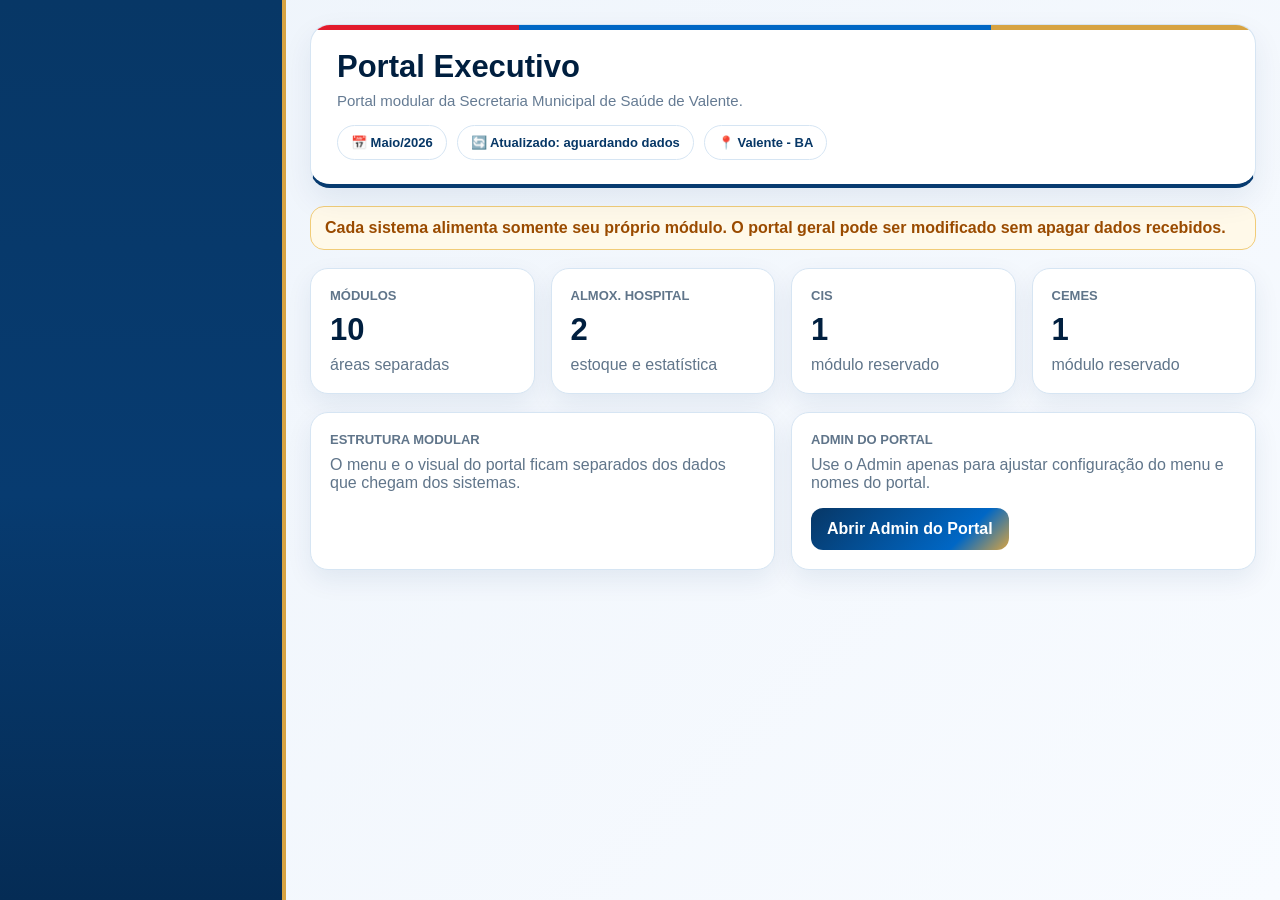
==== commit 269fc5bd: "Atualiza portal de Valente" ====
--- a/site_relatorios_online/index.html
+++ b/site_relatorios_online/index.html
@@ -1,1415 +1,45 @@
 <!DOCTYPE html>
 <html lang="pt-BR">
 <head>
-  <meta charset="UTF-8" />
-  <meta name="viewport" content="width=device-width, initial-scale=1.0" />
-  <title>Portal Executivo - Secretaria da Saúde de Valente</title>
-  <style>
-    :root{
-      --azul:#003b7a;
-      --azul2:#005cb9;
-      --azul3:#0a2348;
-      --vermelho:#d71d24;
-      --dourado:#d3a246;
-      --bg:#f3f7fc;
-      --card:#ffffff;
-      --borda:#dce5f1;
-      --texto:#172033;
-      --muted:#6b778c;
-      --sombra:0 12px 28px rgba(10,35,72,.10);
-      --radius:18px;
-      --verde:#1f8f5f;
-      --verde2:#29b374;
-      --roxo:#7b4cc6;
-      --teal:#0a8b92;
-    }
-    *{box-sizing:border-box}
-    body{margin:0;font-family:Inter,Segoe UI,Arial,sans-serif;background:linear-gradient(135deg,#f5f8fe 0%,#eef3fb 55%,#fffaf1 100%);color:var(--texto)}
-    .hidden{display:none !important}
-    .login-screen{min-height:100vh;display:grid;place-items:center;padding:24px}
-    .login-card{
-      width:min(420px,100%);background:var(--card);border:1px solid var(--borda);border-radius:28px;
-      box-shadow:0 18px 40px rgba(0,43,92,.16);padding:32px 28px;position:relative;overflow:hidden
-    }
-    .login-card:before{content:'';position:absolute;left:0;top:0;right:0;height:7px;background:linear-gradient(90deg,var(--vermelho) 0 28%,var(--azul2) 28% 74%,var(--dourado) 74% 100%)}
-    .login-logo-wrap{display:flex;justify-content:center;margin-bottom:20px}
-    .login-logo{width:100%;max-width:335px;max-height:245px;object-fit:contain;border-radius:16px;display:block}
-    .login-title{text-align:center;font-size:15px;font-weight:800;color:var(--azul);letter-spacing:.05em;text-transform:uppercase;margin-bottom:6px}
-    .login-sub{text-align:center;color:var(--muted);font-size:14px;margin:0 0 22px;line-height:1.5}
-    .field{margin-bottom:14px}
-    .field label{display:block;font-size:12px;font-weight:800;color:var(--muted);margin-bottom:8px;text-transform:uppercase;letter-spacing:.05em}
-    .field input{width:100%;padding:14px 15px;border-radius:14px;border:1px solid var(--borda);font-size:15px;outline:none;background:#fff}
-    .field input:focus{border-color:var(--azul2);box-shadow:0 0 0 4px rgba(0,92,185,.11)}
-    .btn{width:100%;border:none;border-radius:14px;padding:15px 18px;font-size:15px;font-weight:800;cursor:pointer;background:linear-gradient(135deg,var(--azul3) 0%,var(--azul2) 70%,var(--dourado) 100%);color:#fff;box-shadow:0 14px 26px rgba(0,59,122,.22)}
-
-    .app{display:grid;grid-template-columns:280px 1fr;min-height:100vh;background:var(--bg)}
-    .sidebar{background:linear-gradient(180deg,var(--azul3) 0%,var(--azul) 54%,#001b3a 100%);color:#fff;padding:20px 16px;position:sticky;top:0;height:100vh;overflow:auto;border-right:5px solid var(--dourado)}
-    .brand{display:flex;gap:12px;align-items:center;padding:10px 10px 18px;border-bottom:1px solid rgba(255,255,255,.14)}
-    .brand-badge{width:48px;height:48px;border-radius:16px;background:rgba(255,255,255,.15);display:grid;place-items:center;font-weight:900}
-    .brand h1{margin:0;font-size:17px;line-height:1.15}
-    .brand small{opacity:.88}
-    .profile{background:rgba(255,255,255,.10);border:1px solid rgba(255,255,255,.18);padding:14px;border-radius:16px;margin:16px 0}
-    .profile strong{display:block;font-size:14px}
-    .profile span{font-size:12px;opacity:.9;line-height:1.45}
-    .nav{display:flex;flex-direction:column;gap:8px}
-    .nav button{width:100%;text-align:left;border:none;background:transparent;color:#fff;padding:13px 14px;border-radius:14px;font-size:14px;font-weight:700;cursor:pointer;display:flex;justify-content:space-between;align-items:center}
-    .nav button:hover,.nav button.active{background:rgba(255,255,255,.16)}
-    .logout button{margin-top:18px;width:100%;border:none;background:#fff;color:var(--azul3);padding:12px 14px;border-radius:14px;font-weight:800;cursor:pointer}
-
-    .main{padding:24px}
-    .topbar{background:#fff;border:1px solid var(--borda);border-radius:22px;padding:18px 20px;box-shadow:var(--sombra);display:flex;justify-content:space-between;gap:16px;align-items:center;flex-wrap:wrap;margin-bottom:18px;border-bottom:4px solid var(--azul)}
-    .topbar h2{margin:0;font-size:29px;color:var(--azul3)}
-    .topbar p{margin:6px 0 0;color:var(--muted)}
-    .topchips{display:flex;flex-wrap:wrap;gap:10px}
-    .chip{padding:9px 12px;border-radius:999px;background:#fff;border:1px solid var(--borda);font-size:12px;font-weight:800;color:var(--azul)}
-    .info-strip{background:linear-gradient(90deg,#fff 0%,#fff9ed 100%);border:1px solid #efdeae;border-radius:16px;padding:12px 14px;font-size:13px;color:#7a5b00;margin-bottom:18px}
-
-    .section{display:none}
-    .section.active{display:block}
-    .hero{background:linear-gradient(135deg,#fff 0%,#f6faff 60%,#fff9ed 100%);border:1px solid var(--borda);border-left:7px solid var(--azul);border-radius:24px;padding:22px;box-shadow:var(--sombra);margin-bottom:18px;position:relative;overflow:hidden}
-    .hero:after{content:'';position:absolute;right:-60px;bottom:-80px;width:240px;height:160px;border-radius:50%;background:linear-gradient(135deg,var(--azul2),var(--dourado));opacity:.12}
-    .hero h3{margin:0 0 8px;font-size:24px;color:var(--azul3)}
-    .hero p{margin:0;color:var(--muted);line-height:1.6}
-    .hero-stats{display:grid;grid-template-columns:repeat(4,1fr);gap:12px;margin-top:16px}
-    .hero-stat{background:#fff;border:1px solid var(--borda);border-radius:16px;padding:14px}
-    .hero-stat .lbl{font-size:12px;font-weight:800;color:var(--muted)}
-    .hero-stat .num{font-size:24px;font-weight:900;margin:8px 0 4px;color:var(--azul3)}
-    .hero-stat .sub{font-size:12px;color:var(--muted)}
-
-    .cards{display:grid;grid-template-columns:repeat(4,1fr);gap:16px;margin-bottom:18px}
-    .card{background:var(--card);border:1px solid var(--borda);border-radius:var(--radius);box-shadow:var(--sombra);padding:18px}
-    .label{font-size:12px;font-weight:800;color:var(--muted);text-transform:uppercase;letter-spacing:.03em}
-    .value{font-size:30px;font-weight:900;margin:10px 0 6px;color:var(--azul3)}
-    .sub{font-size:13px;color:var(--muted);line-height:1.45}
-    .warn{color:#c58a00} .green{color:var(--verde)} .blue{color:var(--azul2)} .red{color:var(--vermelho)}
-    .grid-2{display:grid;grid-template-columns:1.45fr 1fr;gap:16px;margin-bottom:18px}
-    .grid-3{display:grid;grid-template-columns:repeat(3,1fr);gap:16px;margin-bottom:18px}
-    .section-title{margin:0 0 14px;font-size:18px;font-weight:900;color:var(--azul3)}
-    .chart-box{display:flex;align-items:flex-end;gap:10px;height:230px;padding-top:12px}
-    .bar-col{display:flex;flex-direction:column;align-items:center;gap:8px;flex:1}
-    .bar{width:100%;max-width:48px;border-radius:14px 14px 6px 6px;background:linear-gradient(180deg,var(--azul2),var(--dourado));position:relative}
-    .bar.teal{background:linear-gradient(180deg,var(--teal),#52c7cc)}
-    .bar.green{background:linear-gradient(180deg,var(--verde),var(--verde2))}
-    .bar.purple{background:linear-gradient(180deg,var(--roxo),#ae8af0)}
-    .bar::after{content:attr(data-value);position:absolute;top:-22px;left:50%;transform:translateX(-50%);font-size:11px;font-weight:800;color:#43526d}
-    .bar-label{font-size:12px;color:var(--muted);font-weight:800;text-align:center}
-    .list{display:flex;flex-direction:column;gap:12px}
-    .list-item{display:flex;justify-content:space-between;gap:14px;align-items:center;padding:11px 0;border-bottom:1px solid #edf2f8}
-    .list-item:last-child{border-bottom:none}
-    .list-item strong{font-size:14px}
-    .list-item small{display:block;font-size:12px;color:var(--muted);margin-top:4px}
-    .badge{padding:7px 10px;border-radius:999px;font-size:12px;font-weight:900;white-space:nowrap}
-    .badge.green{background:#dff7ea;color:#117b4d} .badge.blue{background:#eaf3ff;color:var(--azul)} .badge.yellow{background:#fff4d4;color:#9d6e00} .badge.purple{background:#f2ebff;color:#6c3cc1}
-    table{width:100%;border-collapse:collapse;font-size:14px}
-    th,td{padding:12px 10px;border-bottom:1px solid #edf2f8;text-align:left;white-space:nowrap}
-    th{font-size:12px;color:var(--muted);text-transform:uppercase;letter-spacing:.04em}
-    .table-wrap{overflow:auto}
-    .progress-row{display:grid;gap:12px}
-    .progress-head{display:flex;justify-content:space-between;font-size:13px;font-weight:800}
-    .progress{height:10px;background:#edf4fa;border-radius:999px;overflow:hidden}
-    .progress span{display:block;height:100%;background:linear-gradient(90deg,var(--azul2),var(--dourado));border-radius:999px}
-    @media (max-width:1200px){.cards{grid-template-columns:repeat(2,1fr)} .hero-stats{grid-template-columns:repeat(2,1fr)} .grid-2,.grid-3{grid-template-columns:1fr}}
-    @media (max-width:900px){.app{grid-template-columns:1fr} .sidebar{position:relative;height:auto}}
-    @media (max-width:700px){.main{padding:16px} .cards,.hero-stats{grid-template-columns:1fr} .topbar h2{font-size:24px} .login-card{padding:28px 20px}}
-  
-    /* V64 - ajustes sem mudar o visual profissional original */
-    .login-msg{margin-top:12px;font-size:13px;font-weight:800;color:var(--vermelho);text-align:center}
-    .field select{width:100%;padding:14px 15px;border-radius:14px;border:1px solid var(--borda);font-size:15px;outline:none;background:#fff}
-    .btn.small{width:auto;padding:9px 11px;font-size:12px;box-shadow:none}
-    .btn.danger{background:var(--vermelho);box-shadow:none}
-    .empty{min-height:120px;border:1px dashed #c7d4e4;background:#f9fbfe;border-radius:16px;display:grid;place-items:center;color:var(--muted);font-weight:800;text-align:center;padding:18px}
-
-  
-    /* V64 - Menu online agrupado e profissional */
-    .nav-group{
-      margin:10px 0 4px;
-      border:1px solid rgba(255,255,255,.15);
-      border-radius:18px;
-      overflow:hidden;
-      background:rgba(255,255,255,.07);
-    }
-    .nav-group-title{
-      width:100%;
-      border:none;
-      background:rgba(255,255,255,.10);
-      color:#fff;
-      padding:13px 14px;
-      font-size:14px;
-      font-weight:900;
-      cursor:pointer;
-      display:flex;
-      align-items:center;
-      justify-content:space-between;
-      text-align:left;
-    }
-    .nav-group-title:hover{
-      background:rgba(255,255,255,.16);
-    }
-    .nav-sub{
-      display:flex;
-      flex-direction:column;
-      gap:4px;
-      padding:8px;
-    }
-    .nav-sub button{
-      padding:11px 12px 11px 24px !important;
-      border-radius:13px !important;
-      font-size:13px !important;
-      background:rgba(255,255,255,.06);
-    }
-    .nav-sub button.active{
-      background:#fff !important;
-      color:var(--azul3) !important;
-    }
-    .nav-sub button::before{
-      content:'•';
-      margin-right:7px;
-      opacity:.9;
-    }
-
-  
-    /* V64 - menu agrupado real e filtros */
-    .nav-loading{padding:14px;color:#fff;opacity:.8;font-weight:800}
-    .nav-group{margin:10px 0 6px;border:1px solid rgba(255,255,255,.18);border-radius:18px;background:rgba(255,255,255,.07);overflow:hidden}
-    .nav-group-title{width:100%;border:0;background:rgba(255,255,255,.11);color:#fff;padding:14px;font-size:14px;font-weight:900;display:flex;justify-content:space-between;align-items:center;cursor:pointer;text-align:left}
-    .nav-sub{display:flex;flex-direction:column;gap:6px;padding:8px}
-    .nav-sub button{padding:11px 12px 11px 24px!important;border-radius:13px!important;font-size:13px!important;background:rgba(255,255,255,.06)}
-    .nav-sub button.active{background:#fff!important;color:var(--azul3)!important}
-    .filter-bar{display:grid;grid-template-columns:1.5fr 1fr 1fr 1fr 1fr auto;gap:10px;margin-bottom:14px;align-items:end}
-    .filter-bar .field{margin-bottom:0}
-    .filter-bar input,.filter-bar select{width:100%;padding:11px 12px;border-radius:12px;border:1px solid var(--borda);outline:none;background:#fff}
-    @media(max-width:1100px){.filter-bar{grid-template-columns:1fr 1fr}}
-    @media(max-width:700px){.filter-bar{grid-template-columns:1fr}}
-
-  
-    /* V69 - logo do portal online sem depender de imagem externa */
-    .login-logo-wrap{
-      display:flex;
-      justify-content:center;
-      align-items:center;
-      margin:6px auto 20px;
-    }
-    .portal-logo-v68{
-      width:min(330px,92%);
-      min-height:112px;
-      border-radius:24px;
-      background:linear-gradient(135deg,#ffffff 0%,#f5f9ff 62%,#fff7e5 100%);
-      border:1px solid #dce5f1;
-      box-shadow:0 16px 30px rgba(10,35,72,.12);
-      display:flex;
-      align-items:center;
-      justify-content:center;
-      gap:16px;
-      padding:18px 20px;
-      position:relative;
-      overflow:hidden;
-    }
-    .portal-logo-v68:before{
-      content:'';
-      position:absolute;
-      left:0;
-      top:0;
-      height:7px;
-      width:100%;
-      background:linear-gradient(90deg,#d71d24 0 27%,#005cb9 27% 73%,#d3a246 73% 100%);
-    }
-    .portal-logo-mark-v68{
-      width:68px;
-      height:68px;
-      border-radius:22px;
-      background:linear-gradient(135deg,#0a2348,#005cb9 70%,#d3a246);
-      color:white;
-      display:grid;
-      place-items:center;
-      font-weight:1000;
-      font-size:24px;
-      letter-spacing:-1px;
-      box-shadow:0 12px 25px rgba(0,59,122,.22);
-      flex:0 0 auto;
-    }
-    .portal-logo-text-v68 strong{
-      display:block;
-      font-size:23px;
-      line-height:1.05;
-      color:#0a2348;
-      font-weight:1000;
-    }
-    .portal-logo-text-v68 span{
-      display:block;
-      margin-top:5px;
-      font-size:13px;
-      color:#005cb9;
-      font-weight:900;
-      letter-spacing:.04em;
-      text-transform:uppercase;
-    }
-    .login-logo{
-      display:none !important;
-    }
-
-  
-    /* V69 - logo visível no login online */
-    .login-brand-v69{
-      width:100%;
-      display:flex;
-      align-items:center;
-      justify-content:center;
-      gap:14px;
-      margin:8px auto 24px;
-      padding:18px 14px 12px;
-    }
-    .login-brand-mark-v69{
-      width:72px;
-      height:72px;
-      border-radius:24px;
-      background:linear-gradient(135deg,#0a2348 0%,#005cb9 72%,#d3a246 100%);
-      color:#fff;
-      display:grid;
-      place-items:center;
-      font-size:25px;
-      font-weight:1000;
-      letter-spacing:-1px;
-      box-shadow:0 14px 28px rgba(0,59,122,.24);
-      flex:0 0 auto;
-    }
-    .login-brand-text-v69 strong{
-      display:block;
-      color:#0a2348;
-      font-size:25px;
-      font-weight:1000;
-      line-height:1.05;
-      letter-spacing:-.3px;
-    }
-    .login-brand-text-v69 span{
-      display:block;
-      margin-top:6px;
-      color:#005cb9;
-      font-size:13px;
-      font-weight:900;
-      letter-spacing:.06em;
-      text-transform:uppercase;
-    }
-    @media(max-width:540px){
-      .login-brand-v69{flex-direction:column;text-align:center;gap:10px}
-      .login-brand-text-v69 strong{font-size:22px}
-    }
-
-  </style>
-
-<style>
-/* LOGO ONLINE - usando arquivo real no GitHub */
-.logo-online-real{
-  width:min(360px, 92%);
-  display:block;
-  margin:6px auto 24px;
-  border-radius:18px;
-  box-shadow:0 14px 32px rgba(10,35,72,.10);
-}
-.login-logo-wrap,
-.portal-logo-v68,
-.login-brand-v69,
-.login-brand-v70,
-.login-logo-final-v71{
-  display:none !important;
-}
-</style>
-
-<!-- Online logo por imagem GitHub -->
-</head>
+<meta charset="UTF-8">
+<title>Portal Executivo</title>
+<link rel="stylesheet" href="/site_relatorios_online/assets/portal.css">
+<script src="/site_relatorios_online/assets/portal.js"></script></head>
 <body>
-  <div id="loginScreen" class="login-screen">
-    <div class="login-card">
-
-      <img class="logo-online-real" src="assets/logo_secretaria_valente.png" alt="Secretaria da Saúde - Prefeitura de Valente">
-<div class="login-title">Portal Executivo</div>
-      <p class="login-sub">Acesso restrito da Secretaria Municipal de Saúde de Valente</p>
-      <div class="field"><label>CPF</label><input id="cpf" inputmode="numeric" maxlength="14" placeholder="000.000.000-00"></div>
-      <div class="field"><label>Senha</label><input id="senha" type="password" placeholder="Digite sua senha"></div>
-      <button class="btn" onclick="entrar()">Entrar</button>
+<div class="layout">
+  <aside class="sidebar"></aside>
+  <main class="main">
+    <section class="hero">
+      <h2>Portal Executivo</h2>
+      <p>Portal modular da Secretaria Municipal de Saúde de Valente.</p>
+      <div class="badges">
+        <span class="badge">📅 Maio/2026</span>
+        <span class="badge">🔄 Atualizado: aguardando dados</span>
+        <span class="badge">📍 Valente - BA</span>
+      </div>
+    </section>
+    <div class="notice">
+      Cada sistema alimenta somente seu próprio módulo. O portal geral pode ser modificado sem apagar dados recebidos.
     </div>
-  </div>
-
-  <div id="app" class="app hidden">
-    <aside class="sidebar">
-      <div class="brand">
-        <div class="brand-badge">SV</div>
-        <div><h1>Secretaria da Saúde</h1><small>Prefeitura de Valente</small></div>
+    <div class="cards">
+      <div class="card"><h3>Módulos</h3><div class="num">10</div><p>áreas separadas</p></div>
+      <div class="card"><h3>Almox. Hospital</h3><div class="num">2</div><p>estoque e estatística</p></div>
+      <div class="card"><h3>CIS</h3><div class="num">1</div><p>módulo reservado</p></div>
+      <div class="card"><h3>CEMES</h3><div class="num">1</div><p>módulo reservado</p></div>
+    </div>
+    <div class="grid">
+      <div class="card">
+        <h3>Estrutura Modular</h3>
+        <p>O menu e o visual do portal ficam separados dos dados que chegam dos sistemas.</p>
       </div>
-      <div class="profile">
-        <strong>Marília Oliveira</strong>
-        <span>Secretária Municipal de Saúde</span><br>
-        <span>Perfil executivo • visão total da rede</span>
+      <div class="card">
+        <h3>Admin do Portal</h3>
+        <p>Use o Admin apenas para ajustar configuração do menu e nomes do portal.</p>
+        <div class="top-actions"><a class="btn" href="/admin">Abrir Admin do Portal</a></div>
       </div>
-      
-      <nav class="nav" id="menuNav">
-        <div class="nav-loading">Carregando menu...</div>
-      </nav>
-
-      <div class="logout"><button onclick="sair()">Sair</button></div>
-    </aside>
-
-    <main class="main">
-      <div class="topbar">
-        <div>
-          <h2 id="mainTitle">Visão Geral da Rede</h2>
-          <p id="mainSubtitle">Panorama estratégico consolidado da saúde municipal de Valente</p>
-        </div>
-        <div class="topchips">
-          <div class="chip">📅 Maio/2026</div>
-          <div class="chip">🔄 Atualizado às 08:35</div>
-          <div class="chip">📍 Valente - BA</div>
-        </div>
-      </div>
-      <div class="info-strip">Painel estratégico da Secretaria Municipal de Saúde de Valente, com indicadores por área, unidade e setor.</div>
-
-      <section id="visaoGeral" class="section active">
-        <div class="hero">
-          <h3>Central de Gestão da Saúde de Valente</h3>
-          <p>Uma única plataforma para acompanhamento da produção assistencial, unidades de saúde, CAPS, agentes de saúde, almoxarifados, CEMES e indicadores administrativos da Secretaria.</p>
-          <div class="hero-stats">
-            <div class="hero-stat"><div class="lbl">Atendimentos totais</div><div class="num">18.452</div><div class="sub">+8,7% no mês</div></div>
-            <div class="hero-stat"><div class="lbl">Cobertura APS</div><div class="num">92,4%</div><div class="sub">rede acompanhada</div></div>
-            <div class="hero-stat"><div class="lbl">Visitas domiciliares</div><div class="num">3.562</div><div class="sub">ACS no período</div></div>
-            <div class="hero-stat"><div class="lbl">Consumo de insumos</div><div class="num">R$ 428 mil</div><div class="sub">rede consolidada</div></div>
-          </div>
-        </div>
-
-        <div class="cards">
-          <div class="card"><div class="label">Hospital - atendimentos</div><div class="value">6.284</div><div class="sub">Emergência, UTI, enfermaria e ambulatório</div></div>
-          <div class="card"><div class="label">CEMES - produção</div><div class="value">2.193</div><div class="sub">Consultas especializadas e exames</div></div>
-          <div class="card"><div class="label">APS - consultas</div><div class="value">8.726</div><div class="sub">Produção dos postos de saúde</div></div>
-          <div class="card"><div class="label">CAPS + agentes</div><div class="value">5.297</div><div class="sub">Acolhimentos, grupos e visitas domiciliares</div></div>
-        </div>
-
-        <div class="grid-2">
-          <div class="card">
-            <h3 class="section-title">Produção consolidada por área</h3>
-            <div class="chart-box">
-              <div class="bar-col"><div class="bar" style="height:78%" data-value="6.284"></div><div class="bar-label">Hospital</div></div>
-              <div class="bar-col"><div class="bar teal" style="height:30%" data-value="2.193"></div><div class="bar-label">CEMES</div></div>
-              <div class="bar-col"><div class="bar green" style="height:100%" data-value="8.726"></div><div class="bar-label">PSFs</div></div>
-              <div class="bar-col"><div class="bar purple" style="height:18%" data-value="1.735"></div><div class="bar-label">CAPS</div></div>
-              <div class="bar-col"><div class="bar teal" style="height:42%" data-value="3.562"></div><div class="bar-label">ACS</div></div>
-              <div class="bar-col"><div class="bar" style="height:15%" data-value="1.184"></div><div class="bar-label">Ponto/dia</div></div>
-            </div>
-          </div>
-          <div class="card">
-            <h3 class="section-title">Indicadores prioritários</h3>
-            <div class="progress-row">
-              <div><div class="progress-head"><span>Tempo de resposta da regulação</span><span>81%</span></div><div class="progress"><span style="width:81%"></span></div></div>
-              <div><div class="progress-head"><span>Execução das agendas</span><span>94%</span></div><div class="progress"><span style="width:94%"></span></div></div>
-              <div><div class="progress-head"><span>Cobertura vacinal</span><span>89%</span></div><div class="progress"><span style="width:89%"></span></div></div>
-              <div><div class="progress-head"><span>Assiduidade da rede</span><span>96%</span></div><div class="progress"><span style="width:96%"></span></div></div>
-              <div><div class="progress-head"><span>Rastreabilidade de insumos</span><span>97%</span></div><div class="progress"><span style="width:97%"></span></div></div>
-            </div>
-          </div>
-        </div>
-
-        <div class="grid-3">
-          <div class="card">
-            <h3 class="section-title">Hospital em destaque</h3>
-            <div class="list">
-              <div class="list-item"><div><strong>Emergência</strong><small>Atendimentos no mês</small></div><span class="badge green">3.184</span></div>
-              <div class="list-item"><div><strong>UTI</strong><small>Taxa média de ocupação</small></div><span class="badge blue">78%</span></div>
-              <div class="list-item"><div><strong>Internações</strong><small>Total consolidado</small></div><span class="badge yellow">428</span></div>
-              <div class="list-item"><div><strong>Altas</strong><small>Durante o período</small></div><span class="badge green">401</span></div>
-            </div>
-          </div>
-          <div class="card">
-            <h3 class="section-title">CAPS em destaque</h3>
-            <div class="list">
-              <div class="list-item"><div><strong>Acolhimentos</strong><small>Novos acolhimentos</small></div><span class="badge purple">186</span></div>
-              <div class="list-item"><div><strong>Atendimentos individuais</strong><small>Psicologia/psiquiatria</small></div><span class="badge blue">724</span></div>
-              <div class="list-item"><div><strong>Oficinas e grupos</strong><small>Participações</small></div><span class="badge green">612</span></div>
-              <div class="list-item"><div><strong>Busca ativa</strong><small>Usuários monitorados</small></div><span class="badge yellow">96</span></div>
-            </div>
-          </div>
-          <div class="card">
-            <h3 class="section-title">Agentes de saúde</h3>
-            <div class="list">
-              <div class="list-item"><div><strong>Visitas domiciliares</strong><small>Total no mês</small></div><span class="badge green">3.562</span></div>
-              <div class="list-item"><div><strong>Famílias acompanhadas</strong><small>Cadastro ativo</small></div><span class="badge blue">5.418</span></div>
-              <div class="list-item"><div><strong>Gestantes monitoradas</strong><small>Microáreas</small></div><span class="badge yellow">241</span></div>
-              <div class="list-item"><div><strong>Idosos acompanhados</strong><small>Visita prioritária</small></div><span class="badge purple">1.104</span></div>
-            </div>
-          </div>
-        </div>
-      </section>
-
-      <section id="hospitalGeral" class="section">
-        <div class="cards">
-          <div class="card"><div class="label">Atendimentos gerais</div><div class="value">6.284</div><div class="sub">Produção consolidada do hospital no mês</div></div>
-          <div class="card"><div class="label">Emergência</div><div class="value">3.184</div><div class="sub">Atendimentos de urgência e emergência</div></div>
-          <div class="card"><div class="label">Internações</div><div class="value">428</div><div class="sub">Pacientes internados no período</div></div>
-          <div class="card"><div class="label">Ocupação UTI</div><div class="value warn">78%</div><div class="sub">Taxa média de ocupação mensal</div></div>
-        </div>
-
-        <div class="grid-2">
-          <div class="card">
-            <h3 class="section-title">Fluxo assistencial do Hospital Geral</h3>
-            <div class="table-wrap">
-              <table>
-                <thead><tr><th>Setor</th><th>Atendimentos</th><th>Tempo médio</th><th>Indicador</th></tr></thead>
-                <tbody>
-                  <tr><td>Emergência</td><td>3.184</td><td>42 min</td><td>Classificação e atendimento inicial</td></tr>
-                  <tr><td>Ambulatório</td><td>1.136</td><td>28 min</td><td>Consultas e retornos</td></tr>
-                  <tr><td>Enfermaria</td><td>742</td><td>2,8 dias</td><td>Permanência média</td></tr>
-                  <tr><td>UTI</td><td>118</td><td>4,6 dias</td><td>Permanência média</td></tr>
-                  <tr><td>Centro Cirúrgico</td><td>96</td><td>1h20</td><td>Procedimentos realizados</td></tr>
-                  <tr><td>Observação</td><td>1.008</td><td>6h15</td><td>Pacientes em observação</td></tr>
-                </tbody>
-              </table>
-            </div>
-          </div>
-
-          <div class="card">
-            <h3 class="section-title">Indicadores hospitalares</h3>
-            <div class="list">
-              <div class="list-item"><div><strong>Altas hospitalares</strong><small>Pacientes liberados no período</small></div><span class="badge green">401</span></div>
-              <div class="list-item"><div><strong>Transferências reguladas</strong><small>Encaminhadas para referência</small></div><span class="badge blue">38</span></div>
-              <div class="list-item"><div><strong>Taxa de retorno em 72h</strong><small>Retorno após alta/atendimento</small></div><span class="badge yellow">4,2%</span></div>
-              <div class="list-item"><div><strong>Exames internos solicitados</strong><small>Laboratório e imagem</small></div><span class="badge blue">2.841</span></div>
-              <div class="list-item"><div><strong>Leitos ocupados hoje</strong><small>Enfermaria + UTI</small></div><span class="badge yellow">63%</span></div>
-            </div>
-          </div>
-        </div>
-
-        <div class="grid-3">
-          <div class="card">
-            <h3 class="section-title">Emergência</h3>
-            <div class="list">
-              <div class="list-item"><div><strong>Vermelho/Laranja</strong><small>Alta prioridade</small></div><span class="badge yellow">312</span></div>
-              <div class="list-item"><div><strong>Amarelo</strong><small>Prioridade moderada</small></div><span class="badge blue">1.084</span></div>
-              <div class="list-item"><div><strong>Verde/Azul</strong><small>Baixa prioridade</small></div><span class="badge green">1.788</span></div>
-            </div>
-          </div>
-          <div class="card">
-            <h3 class="section-title">Internação</h3>
-            <div class="list">
-              <div class="list-item"><div><strong>Clínica médica</strong><small>Internações</small></div><span class="badge blue">214</span></div>
-              <div class="list-item"><div><strong>Pediatria</strong><small>Internações</small></div><span class="badge green">76</span></div>
-              <div class="list-item"><div><strong>Cirúrgica</strong><small>Internações</small></div><span class="badge yellow">138</span></div>
-            </div>
-          </div>
-          <div class="card">
-            <h3 class="section-title">Produtividade diária</h3>
-            <div class="progress-row">
-              <div><div class="progress-head"><span>Leitos disponíveis</span><span>37%</span></div><div class="progress"><span style="width:37%"></span></div></div>
-              <div><div class="progress-head"><span>Agendas cumpridas</span><span>91%</span></div><div class="progress"><span style="width:91%"></span></div></div>
-              <div><div class="progress-head"><span>Exames liberados</span><span>88%</span></div><div class="progress"><span style="width:88%"></span></div></div>
-            </div>
-          </div>
-        </div>
-      </section>
-
-      <section id="cemes" class="section">
-        <div class="cards">
-          <div class="card"><div class="label">Consultas especializadas</div><div class="value">1.326</div><div class="sub">Cardiologia, ortopedia, ginecologia e outros</div></div>
-          <div class="card"><div class="label">Exames realizados</div><div class="value">867</div><div class="sub">Ultrassom, ECG, laboratório e imagem</div></div>
-          <div class="card"><div class="label">Pacientes regulados</div><div class="value">1.912</div><div class="sub">Atendidos via regulação</div></div>
-          <div class="card"><div class="label">Absenteísmo</div><div class="value warn">9,6%</div><div class="sub">Consultas e exames não comparecidos</div></div>
-        </div>
-        <div class="grid-2">
-          <div class="card"><h3 class="section-title">Produção por especialidade</h3>
-            <div class="table-wrap"><table><thead><tr><th>Especialidade</th><th>Consultas</th><th>Faltas</th><th>Aproveitamento</th></tr></thead><tbody>
-              <tr><td>Cardiologia</td><td>212</td><td>16</td><td>92,9%</td></tr>
-              <tr><td>Ortopedia</td><td>188</td><td>24</td><td>88,6%</td></tr>
-              <tr><td>Ginecologia</td><td>241</td><td>18</td><td>93,0%</td></tr>
-              <tr><td>Pediatria</td><td>174</td><td>10</td><td>94,6%</td></tr>
-              <tr><td>Oftalmologia</td><td>143</td><td>17</td><td>89,4%</td></tr>
-              <tr><td>Neurologia</td><td>89</td><td>7</td><td>92,7%</td></tr>
-              <tr><td>Ultrassonografia</td><td>279</td><td>22</td><td>92,7%</td></tr>
-            </tbody></table></div>
-          </div>
-          <div class="card"><h3 class="section-title">Indicadores do CEMES</h3>
-            <div class="list">
-              <div class="list-item"><div><strong>Tempo médio até consulta</strong><small>Pacientes regulados</small></div><span class="badge blue">11 dias</span></div>
-              <div class="list-item"><div><strong>Retorno agendado</strong><small>Eficiência do seguimento</small></div><span class="badge green">84%</span></div>
-              <div class="list-item"><div><strong>Exames entregues no prazo</strong><small>Consolidação mensal</small></div><span class="badge green">91%</span></div>
-              <div class="list-item"><div><strong>Fila ativa</strong><small>Pacientes aguardando</small></div><span class="badge yellow">312</span></div>
-              <div class="list-item"><div><strong>Maior demanda</strong><small>Especialidade com mais procura</small></div><span class="badge blue">Ginecologia</span></div>
-            </div>
-          </div>
-        </div>
-      </section>
-
-      <section id="postos" class="section">
-        <div class="cards">
-          <div class="card"><div class="label">Unidades acompanhadas</div><div class="value">10</div><div class="sub">PSFs e unidades de apoio</div></div>
-          <div class="card"><div class="label">Consultas APS</div><div class="value">8.726</div><div class="sub">Atendimentos de atenção primária</div></div>
-          <div class="card"><div class="label">Visitas domiciliares</div><div class="value">3.562</div><div class="sub">ACS e equipes multiprofissionais</div></div>
-          <div class="card"><div class="label">Cobertura vacinal</div><div class="value green">89%</div><div class="sub">Consolidado da rede APS</div></div>
-        </div>
-        <div class="card" style="margin-bottom:18px"><h3 class="section-title">Estatística por unidade</h3>
-          <div class="table-wrap"><table><thead><tr><th>Unidade</th><th>Consultas</th><th>Procedimentos</th><th>Vacinas</th><th>Visitas ACS</th><th>Absenteísmo</th></tr></thead><tbody>
-            <tr><td>USF Cidade Nova</td><td>1.124</td><td>412</td><td>286</td><td>442</td><td>5,2%</td></tr>
-            <tr><td>USF Dr. Antônio Delfino Mota Simões</td><td>986</td><td>361</td><td>248</td><td>398</td><td>6,0%</td></tr>
-            <tr><td>UBS de Saúde de Valente</td><td>1.018</td><td>374</td><td>291</td><td>411</td><td>4,8%</td></tr>
-            <tr><td>Posto de Saúde Santa Rita de Cássia</td><td>774</td><td>282</td><td>214</td><td>327</td><td>6,5%</td></tr>
-            <tr><td>USF Juazeiro</td><td>816</td><td>298</td><td>229</td><td>346</td><td>7,1%</td></tr>
-            <tr><td>USF Petrolina</td><td>731</td><td>256</td><td>207</td><td>301</td><td>7,3%</td></tr>
-            <tr><td>USF Tamanduá</td><td>692</td><td>244</td><td>195</td><td>284</td><td>8,0%</td></tr>
-            <tr><td>USF Valilândia</td><td>765</td><td>269</td><td>219</td><td>315</td><td>6,8%</td></tr>
-            <tr><td>USF Santa Rosa</td><td>908</td><td>337</td><td>264</td><td>377</td><td>5,9%</td></tr>
-            <tr><td>USF Centro</td><td>912</td><td>354</td><td>265</td><td>361</td><td>5,4%</td></tr>
-          </tbody></table></div>
-        </div>
-      </section>
-
-      <section id="caps" class="section">
-        <div class="cards">
-          <div class="card"><div class="label">Usuários ativos</div><div class="value">486</div><div class="sub">Acompanhamento regular no CAPS</div></div>
-          <div class="card"><div class="label">Acolhimentos</div><div class="value">186</div><div class="sub">Novos acolhimentos no mês</div></div>
-          <div class="card"><div class="label">Atendimentos individuais</div><div class="value">724</div><div class="sub">Psicologia, psiquiatria e serviço social</div></div>
-          <div class="card"><div class="label">Participações em grupos</div><div class="value">612</div><div class="sub">Oficinas e grupos terapêuticos</div></div>
-        </div>
-        <div class="grid-2">
-          <div class="card"><h3 class="section-title">Indicadores do CAPS</h3>
-            <div class="table-wrap"><table><thead><tr><th>Indicador</th><th>Total</th><th>Observação</th></tr></thead><tbody>
-              <tr><td>Visitas domiciliares</td><td>78</td><td>Busca ativa e acompanhamento intensivo</td></tr>
-              <tr><td>Atendimentos em crise</td><td>34</td><td>Casos atendidos com suporte prioritário</td></tr>
-              <tr><td>Encaminhamentos à rede</td><td>119</td><td>APS, hospital e regulação</td></tr>
-              <tr><td>Retorno garantido</td><td>92%</td><td>Usuários com seguimento marcado</td></tr>
-              <tr><td>Adesão ao tratamento</td><td>87%</td><td>Usuários ativos acompanhados</td></tr>
-            </tbody></table></div>
-          </div>
-          <div class="card"><h3 class="section-title">Resumo assistencial</h3>
-            <div class="list">
-              <div class="list-item"><div><strong>Grupo terapêutico</strong><small>Participações registradas</small></div><span class="badge purple">312</span></div>
-              <div class="list-item"><div><strong>Oficinas terapêuticas</strong><small>Participações registradas</small></div><span class="badge blue">300</span></div>
-              <div class="list-item"><div><strong>Famílias orientadas</strong><small>Ações de apoio e cuidado</small></div><span class="badge green">141</span></div>
-              <div class="list-item"><div><strong>Usuários em atenção intensiva</strong><small>Monitoramento frequente</small></div><span class="badge yellow">52</span></div>
-              <div class="list-item"><div><strong>Taxa de comparecimento</strong><small>Consultas e grupos</small></div><span class="badge green">90,4%</span></div>
-            </div>
-          </div>
-        </div>
-      </section>
-
-      <section id="agentes" class="section">
-        <div class="cards">
-          <div class="card"><div class="label">Agentes ativos</div><div class="value">42</div><div class="sub">Agentes de saúde em campo</div></div>
-          <div class="card"><div class="label">Visitas domiciliares</div><div class="value">3.562</div><div class="sub">Realizadas no período</div></div>
-          <div class="card"><div class="label">Famílias acompanhadas</div><div class="value">5.418</div><div class="sub">Cadastro por microárea</div></div>
-          <div class="card"><div class="label">Cobertura das microáreas</div><div class="value green">94%</div><div class="sub">Cobertura das visitas programadas</div></div>
-        </div>
-        <div class="grid-2">
-          <div class="card"><h3 class="section-title">Indicadores dos agentes de saúde</h3>
-            <div class="table-wrap"><table><thead><tr><th>Indicador</th><th>Total</th><th>Detalhe</th></tr></thead><tbody>
-              <tr><td>Gestantes acompanhadas</td><td>241</td><td>Monitoramento em microárea</td></tr>
-              <tr><td>Crianças acompanhadas</td><td>812</td><td>Puericultura e vacinação</td></tr>
-              <tr><td>Idosos acompanhados</td><td>1.104</td><td>Visita prioritária</td></tr>
-              <tr><td>Hiperdia monitorado</td><td>1.386</td><td>Hipertensos e diabéticos</td></tr>
-              <tr><td>Busca ativa de faltosos</td><td>214</td><td>Consultas e exames</td></tr>
-              <tr><td>Focos e alertas em território</td><td>63</td><td>Situações notificadas</td></tr>
-            </tbody></table></div>
-          </div>
-          <div class="card"><h3 class="section-title">Desempenho operacional</h3>
-            <div class="progress-row">
-              <div><div class="progress-head"><span>Visitas realizadas x programadas</span><span>94%</span></div><div class="progress"><span style="width:94%"></span></div></div>
-              <div><div class="progress-head"><span>Atualização cadastral</span><span>88%</span></div><div class="progress"><span style="width:88%"></span></div></div>
-              <div><div class="progress-head"><span>Encaminhamentos resolvidos</span><span>83%</span></div><div class="progress"><span style="width:83%"></span></div></div>
-              <div><div class="progress-head"><span>Registro no território</span><span>96%</span></div><div class="progress"><span style="width:96%"></span></div></div>
-            </div>
-            <div class="list" style="margin-top:14px">
-              <div class="list-item"><div><strong>Microárea destaque</strong><small>Maior cobertura de visitas</small></div><span class="badge blue">USF Cidade Nova</span></div>
-              <div class="list-item"><div><strong>Melhor atualização cadastral</strong><small>Equipe em maior conformidade</small></div><span class="badge green">USF Centro</span></div>
-            </div>
-          </div>
-        </div>
-      </section>
-
-      <section id="almoxHospital" class="section">
-        <div class="cards">
-          <div class="card"><div class="label">Consumo mensal</div><div class="value">R$ 172 mil</div><div class="sub">Materiais e insumos do hospital</div></div>
-          <div class="card"><div class="label">Itens movimentados</div><div class="value">4.318</div><div class="sub">Saídas registradas no período</div></div>
-          <div class="card"><div class="label">Reposições internas</div><div class="value">274</div><div class="sub">Solicitações das alas/setores</div></div>
-          <div class="card"><div class="label">Itens críticos</div><div class="value warn">12</div><div class="sub">Acompanhamento de consumo acelerado</div></div>
-        </div>
-        <div class="grid-2">
-          <div class="card"><h3 class="section-title">Uso por setor</h3><div class="table-wrap"><table><thead><tr><th>Setor</th><th>Valor consumido</th><th>Saídas</th><th>Participação</th></tr></thead><tbody>
-            <tr><td>Emergência</td><td>R$ 48.200</td><td>1.108</td><td>28%</td></tr>
-            <tr><td>UTI</td><td>R$ 39.870</td><td>824</td><td>23%</td></tr>
-            <tr><td>Enfermaria</td><td>R$ 28.330</td><td>718</td><td>16%</td></tr>
-            <tr><td>Centro Cirúrgico</td><td>R$ 31.910</td><td>563</td><td>19%</td></tr>
-            <tr><td>Ambulatório</td><td>R$ 23.690</td><td>611</td><td>14%</td></tr>
-          </tbody></table></div></div>
-          <div class="card"><h3 class="section-title">Itens com maior consumo</h3><div class="list">
-            <div class="list-item"><div><strong>Luva de procedimento</strong><small>Unidades consumidas</small></div><span class="badge green">18.400</span></div>
-            <div class="list-item"><div><strong>Soro fisiológico 500ml</strong><small>Frascos consumidos</small></div><span class="badge blue">3.280</span></div>
-            <div class="list-item"><div><strong>Seringa 10ml</strong><small>Unidades consumidas</small></div><span class="badge green">8.920</span></div>
-            <div class="list-item"><div><strong>Máscara cirúrgica</strong><small>Unidades consumidas</small></div><span class="badge yellow">6.540</span></div>
-            <div class="list-item"><div><strong>Curativo estéril</strong><small>Unidades consumidas</small></div><span class="badge blue">2.830</span></div>
-          </div></div>
-        </div>
-      </section>
-
-      <section id="almoxCentral" class="section">
-        <div class="cards">
-          <div class="card"><div class="label">Entradas do mês</div><div class="value">R$ 256 mil</div><div class="sub">Aquisições e abastecimentos</div></div>
-          <div class="card"><div class="label">Saídas para rede</div><div class="value">R$ 198 mil</div><div class="sub">Distribuição para unidades</div></div>
-          <div class="card"><div class="label">Unidades abastecidas</div><div class="value">16</div><div class="sub">Hospital, CEMES, CAPS e APS</div></div>
-          <div class="card"><div class="label">Nível de atendimento</div><div class="value green">97%</div><div class="sub">Solicitações atendidas no prazo</div></div>
-        </div>
-        <div class="grid-2">
-          <div class="card"><h3 class="section-title">Distribuição por destino</h3><div class="table-wrap"><table><thead><tr><th>Destino</th><th>Valor enviado</th><th>Requisições</th><th>Prazo médio</th></tr></thead><tbody>
-            <tr><td>Hospital Municipal</td><td>R$ 112.000</td><td>74</td><td>1,2 dia</td></tr>
-            <tr><td>CEMES</td><td>R$ 21.800</td><td>18</td><td>1,0 dia</td></tr>
-            <tr><td>CAPS</td><td>R$ 14.600</td><td>12</td><td>1,1 dia</td></tr>
-            <tr><td>PSFs Urbanos</td><td>R$ 31.700</td><td>42</td><td>1,4 dia</td></tr>
-            <tr><td>PSFs Rurais</td><td>R$ 17.900</td><td>31</td><td>1,9 dia</td></tr>
-          </tbody></table></div></div>
-          <div class="card"><h3 class="section-title">Estatísticas operacionais</h3><div class="progress-row">
-            <div><div class="progress-head"><span>Entrega dentro do prazo</span><span>97%</span></div><div class="progress"><span style="width:97%"></span></div></div>
-            <div><div class="progress-head"><span>Controle de perdas</span><span>98%</span></div><div class="progress"><span style="width:98%"></span></div></div>
-            <div><div class="progress-head"><span>Giro de estoque</span><span>83%</span></div><div class="progress"><span style="width:83%"></span></div></div>
-            <div><div class="progress-head"><span>Rastreabilidade de saída</span><span>100%</span></div><div class="progress"><span style="width:100%"></span></div></div>
-          </div></div>
-        </div>
-      </section>
-
-      <section id="estoqueCentral" class="section">
-        <div class="cards">
-          <div class="card"><div class="label">Valor em estoque</div><div class="value">R$ 397,6 mil</div><div class="sub">Saldo estimado do almoxarifado central</div></div>
-          <div class="card"><div class="label">Itens cadastrados</div><div class="value">842</div><div class="sub">Medicamentos, material penso, EPI e limpeza</div></div>
-          <div class="card"><div class="label">Abaixo do mínimo</div><div class="value warn">25</div><div class="sub">Itens para reposição planejada</div></div>
-          <div class="card"><div class="label">Vencimento próximo</div><div class="value red">14</div><div class="sub">Itens vencendo em até 60 dias</div></div>
-        </div>
-
-        <div class="grid-2">
-          <div class="card">
-            <h3 class="section-title">Itens do Almoxarifado Central</h3>
-            <div class="table-wrap">
-              <table>
-                <thead><tr><th>Item</th><th>Categoria</th><th>Saldo</th><th>Mínimo</th><th>Validade</th><th>Situação</th></tr></thead>
-                <tbody>
-                  <tr><td>Dipirona 500mg/ml</td><td>Medicamento</td><td>380</td><td>500</td><td>10/2026</td><td><span class="badge yellow">Abaixo mínimo</span></td></tr>
-                  <tr><td>Amoxicilina 500mg</td><td>Medicamento</td><td>1.840</td><td>900</td><td>02/2027</td><td><span class="badge green">Normal</span></td></tr>
-                  <tr><td>Losartana 50mg</td><td>Medicamento</td><td>7.200</td><td>4.000</td><td>04/2027</td><td><span class="badge green">Normal</span></td></tr>
-                  <tr><td>Metformina 850mg</td><td>Medicamento</td><td>6.450</td><td>3.500</td><td>05/2027</td><td><span class="badge green">Normal</span></td></tr>
-                  <tr><td>Teste rápido dengue</td><td>Laboratório</td><td>74</td><td>120</td><td>08/2026</td><td><span class="badge yellow">Atenção</span></td></tr>
-                  <tr><td>Álcool 70%</td><td>Antissepsia</td><td>96</td><td>150</td><td>12/2026</td><td><span class="badge yellow">Reposição</span></td></tr>
-                  <tr><td>Máscara cirúrgica</td><td>EPI</td><td>9.800</td><td>6.000</td><td>03/2027</td><td><span class="badge green">Normal</span></td></tr>
-                  <tr><td>Papel toalha</td><td>Limpeza</td><td>420</td><td>300</td><td>-</td><td><span class="badge green">Normal</span></td></tr>
-                </tbody>
-              </table>
-            </div>
-          </div>
-
-          <div class="card">
-            <h3 class="section-title">Resumo operacional</h3>
-            <div class="list">
-              <div class="list-item"><div><strong>Entradas no mês</strong><small>Compras e recebimentos</small></div><span class="badge blue">R$ 256 mil</span></div>
-              <div class="list-item"><div><strong>Saídas para rede</strong><small>Distribuição para unidades</small></div><span class="badge green">R$ 198 mil</span></div>
-              <div class="list-item"><div><strong>Unidades abastecidas</strong><small>Hospital, PSFs, CEMES e CAPS</small></div><span class="badge blue">16</span></div>
-              <div class="list-item"><div><strong>Itens sem giro</strong><small>Mais de 90 dias sem saída</small></div><span class="badge yellow">11</span></div>
-              <div class="list-item"><div><strong>Solicitações pendentes</strong><small>Aguardando separação</small></div><span class="badge yellow">8</span></div>
-            </div>
-          </div>
-        </div>
-      </section>
-
-      <section id="estoqueHospital" class="section">
-        <div class="cards">
-          <div class="card"><div class="label">Valor em estoque</div><div class="value">R$ 286,4 mil</div><div class="sub">Saldo estimado do almoxarifado hospitalar</div></div>
-          <div class="card"><div class="label">Itens cadastrados</div><div class="value">406</div><div class="sub">Insumos hospitalares e medicamentos de uso interno</div></div>
-          <div class="card"><div class="label">Abaixo do mínimo</div><div class="value warn">12</div><div class="sub">Itens críticos para assistência</div></div>
-          <div class="card"><div class="label">Vencimento próximo</div><div class="value red">8</div><div class="sub">Itens vencendo em até 60 dias</div></div>
-        </div>
-
-        <div class="grid-2">
-          <div class="card">
-            <h3 class="section-title">Itens do Almoxarifado Hospitalar</h3>
-            <div class="table-wrap">
-              <table>
-                <thead><tr><th>Item</th><th>Categoria</th><th>Saldo</th><th>Mínimo</th><th>Consumo mês</th><th>Situação</th></tr></thead>
-                <tbody>
-                  <tr><td>Soro fisiológico 500ml</td><td>Insumo</td><td>1.240</td><td>800</td><td>3.280</td><td><span class="badge green">Normal</span></td></tr>
-                  <tr><td>Luva de procedimento M</td><td>EPI</td><td>22.400</td><td>18.000</td><td>18.400</td><td><span class="badge green">Normal</span></td></tr>
-                  <tr><td>Seringa 10ml</td><td>Material penso</td><td>6.100</td><td>5.000</td><td>8.920</td><td><span class="badge green">Normal</span></td></tr>
-                  <tr><td>Equipo macrogotas</td><td>Material hospitalar</td><td>420</td><td>600</td><td>970</td><td><span class="badge yellow">Reposição</span></td></tr>
-                  <tr><td>Atadura 10cm</td><td>Material penso</td><td>180</td><td>260</td><td>490</td><td><span class="badge yellow">Abaixo mínimo</span></td></tr>
-                  <tr><td>Clorexidina degermante</td><td>Antissepsia</td><td>38</td><td>60</td><td>105</td><td><span class="badge yellow">Reposição</span></td></tr>
-                  <tr><td>Cateter periférico 22G</td><td>Material hospitalar</td><td>920</td><td>700</td><td>1.440</td><td><span class="badge green">Normal</span></td></tr>
-                  <tr><td>Compressa gaze</td><td>Material penso</td><td>3.200</td><td>2.800</td><td>5.600</td><td><span class="badge green">Normal</span></td></tr>
-                </tbody>
-              </table>
-            </div>
-          </div>
-
-          <div class="card">
-            <h3 class="section-title">Resumo operacional</h3>
-            <div class="list">
-              <div class="list-item"><div><strong>Consumo mensal</strong><small>Materiais e insumos do hospital</small></div><span class="badge blue">R$ 172 mil</span></div>
-              <div class="list-item"><div><strong>Reposições internas</strong><small>Emergência, UTI e enfermaria</small></div><span class="badge green">274</span></div>
-              <div class="list-item"><div><strong>Setor de maior consumo</strong><small>Saídas registradas</small></div><span class="badge yellow">Emergência</span></div>
-              <div class="list-item"><div><strong>Itens críticos</strong><small>Consumo acelerado</small></div><span class="badge yellow">12</span></div>
-              <div class="list-item"><div><strong>Última conferência</strong><small>Inventário interno</small></div><span class="badge green">Hoje 07:45</span></div>
-            </div>
-          </div>
-        </div>
-      </section>
-
-      <section id="estoqueGeral" class="section">
-        <div class="cards">
-          <div class="card"><div class="label">Valor total em estoque</div><div class="value">R$ 684 mil</div><div class="sub">Hospital + almoxarifado central</div></div>
-          <div class="card"><div class="label">Itens cadastrados</div><div class="value">1.248</div><div class="sub">Medicamentos, materiais e insumos</div></div>
-          <div class="card"><div class="label">Itens abaixo do mínimo</div><div class="value warn">37</div><div class="sub">Necessitam reposição planejada</div></div>
-          <div class="card"><div class="label">Vencimento próximo</div><div class="value red">22</div><div class="sub">Itens com vencimento em até 60 dias</div></div>
-        </div>
-
-        <div class="grid-2">
-          <div class="card">
-            <h3 class="section-title">Resumo por almoxarifado</h3>
-            <div class="table-wrap">
-              <table>
-                <thead><tr><th>Local</th><th>Valor em estoque</th><th>Entradas</th><th>Saídas</th><th>Críticos</th></tr></thead>
-                <tbody>
-                  <tr><td>Almoxarifado do Hospital</td><td>R$ 286.400</td><td>R$ 92.800</td><td>R$ 172.000</td><td>12</td></tr>
-                  <tr><td>Almoxarifado Central</td><td>R$ 397.600</td><td>R$ 256.000</td><td>R$ 198.000</td><td>25</td></tr>
-                  <tr><td>Reserva CEMES</td><td>R$ 34.200</td><td>R$ 11.300</td><td>R$ 21.800</td><td>4</td></tr>
-                  <tr><td>Reserva CAPS</td><td>R$ 18.700</td><td>R$ 7.900</td><td>R$ 14.600</td><td>3</td></tr>
-                </tbody>
-              </table>
-            </div>
-          </div>
-
-          <div class="card">
-            <h3 class="section-title">Categorias acompanhadas</h3>
-            <div class="progress-row">
-              <div><div class="progress-head"><span>Medicamentos</span><span>R$ 312 mil</span></div><div class="progress"><span style="width:82%"></span></div></div>
-              <div><div class="progress-head"><span>Material penso</span><span>R$ 124 mil</span></div><div class="progress"><span style="width:55%"></span></div></div>
-              <div><div class="progress-head"><span>Laboratório</span><span>R$ 88 mil</span></div><div class="progress"><span style="width:44%"></span></div></div>
-              <div><div class="progress-head"><span>Limpeza e descartáveis</span><span>R$ 73 mil</span></div><div class="progress"><span style="width:38%"></span></div></div>
-              <div><div class="progress-head"><span>EPI</span><span>R$ 87 mil</span></div><div class="progress"><span style="width:45%"></span></div></div>
-            </div>
-          </div>
-        </div>
-
-        <div class="card" style="margin-bottom:18px">
-          <h3 class="section-title">Itens fictícios para acompanhamento operacional</h3>
-          <div class="table-wrap">
-            <table>
-              <thead><tr><th>Item</th><th>Categoria</th><th>Saldo</th><th>Mínimo</th><th>Consumo mês</th><th>Situação</th></tr></thead>
-              <tbody>
-                <tr><td>Soro fisiológico 500ml</td><td>Medicamento/Insumo</td><td>1.240</td><td>800</td><td>3.280</td><td><span class="badge green">Normal</span></td></tr>
-                <tr><td>Luva de procedimento M</td><td>EPI</td><td>22.400</td><td>18.000</td><td>18.400</td><td><span class="badge green">Normal</span></td></tr>
-                <tr><td>Dipirona 500mg/ml</td><td>Medicamento</td><td>380</td><td>500</td><td>1.120</td><td><span class="badge yellow">Abaixo do mínimo</span></td></tr>
-                <tr><td>Seringa 10ml</td><td>Material penso</td><td>6.100</td><td>5.000</td><td>8.920</td><td><span class="badge green">Normal</span></td></tr>
-                <tr><td>Equipo macrogotas</td><td>Material hospitalar</td><td>420</td><td>600</td><td>970</td><td><span class="badge yellow">Reposição</span></td></tr>
-                <tr><td>Álcool 70%</td><td>Limpeza/Antissepsia</td><td>96</td><td>150</td><td>244</td><td><span class="badge yellow">Atenção</span></td></tr>
-                <tr><td>Atadura 10cm</td><td>Material penso</td><td>180</td><td>260</td><td>490</td><td><span class="badge yellow">Abaixo do mínimo</span></td></tr>
-                <tr><td>Máscara cirúrgica</td><td>EPI</td><td>9.800</td><td>6.000</td><td>6.540</td><td><span class="badge green">Normal</span></td></tr>
-                <tr><td>Clorexidina degermante</td><td>Antissepsia</td><td>38</td><td>60</td><td>105</td><td><span class="badge yellow">Reposição</span></td></tr>
-                <tr><td>Teste rápido dengue</td><td>Laboratório</td><td>74</td><td>120</td><td>210</td><td><span class="badge yellow">Atenção</span></td></tr>
-              </tbody>
-            </table>
-          </div>
-        </div>
-
-        <div class="grid-3">
-          <div class="card">
-            <h3 class="section-title">Alertas de estoque</h3>
-            <div class="list">
-              <div class="list-item"><div><strong>Abaixo do mínimo</strong><small>Itens com saldo insuficiente</small></div><span class="badge yellow">37</span></div>
-              <div class="list-item"><div><strong>Vencimento até 30 dias</strong><small>Prioridade de saída</small></div><span class="badge yellow">9</span></div>
-              <div class="list-item"><div><strong>Sem movimentação</strong><small>Mais de 90 dias</small></div><span class="badge blue">16</span></div>
-            </div>
-          </div>
-          <div class="card">
-            <h3 class="section-title">Consumo mensal</h3>
-            <div class="list">
-              <div class="list-item"><div><strong>Hospital</strong><small>Saídas registradas</small></div><span class="badge blue">R$ 172 mil</span></div>
-              <div class="list-item"><div><strong>Rede APS</strong><small>PSFs e apoio</small></div><span class="badge green">R$ 49,6 mil</span></div>
-              <div class="list-item"><div><strong>CEMES/CAPS</strong><small>Serviços especializados</small></div><span class="badge yellow">R$ 36,4 mil</span></div>
-            </div>
-          </div>
-          <div class="card">
-            <h3 class="section-title">Controle operacional</h3>
-            <div class="progress-row">
-              <div><div class="progress-head"><span>Rastreabilidade</span><span>100%</span></div><div class="progress"><span style="width:100%"></span></div></div>
-              <div><div class="progress-head"><span>Reposição no prazo</span><span>91%</span></div><div class="progress"><span style="width:91%"></span></div></div>
-              <div><div class="progress-head"><span>Conferência mensal</span><span>88%</span></div><div class="progress"><span style="width:88%"></span></div></div>
-            </div>
-          </div>
-        </div>
-      </section>
-
-      <section id="secretaria" class="section">
-        <div class="cards">
-          <div class="card"><div class="label">Servidores monitorados</div><div class="value">428</div><div class="sub">Rede direta + unidades</div></div>
-          <div class="card"><div class="label">Batidas de ponto/dia</div><div class="value">1.184</div><div class="sub">Consolidado da rede</div></div>
-          <div class="card"><div class="label">Assiduidade mensal</div><div class="value green">96,1%</div><div class="sub">Frequência média registrada</div></div>
-          <div class="card"><div class="label">Demandas administrativas</div><div class="value">214</div><div class="sub">Ofícios, solicitações e despachos</div></div>
-        </div>
-        <div class="grid-2">
-          <div class="card"><h3 class="section-title">Painel administrativo da Secretaria</h3><div class="list">
-            <div class="list-item"><div><strong>Unidades com ponto em dia</strong><small>Atualização regular</small></div><span class="badge green">16/18</span></div>
-            <div class="list-item"><div><strong>Demandas finalizadas</strong><small>Fluxo administrativo do mês</small></div><span class="badge blue">176</span></div>
-            <div class="list-item"><div><strong>Processos em análise</strong><small>Compras, RH e planejamento</small></div><span class="badge yellow">38</span></div>
-            <div class="list-item"><div><strong>Reuniões de coordenação</strong><small>Realizadas no período</small></div><span class="badge green">12</span></div>
-            <div class="list-item"><div><strong>Projetos estratégicos</strong><small>Em acompanhamento</small></div><span class="badge blue">7</span></div>
-          </div></div>
-          <div class="card"><h3 class="section-title">Indicadores de gestão</h3><div class="progress-row">
-            <div><div class="progress-head"><span>Execução do planejamento mensal</span><span>86%</span></div><div class="progress"><span style="width:86%"></span></div></div>
-            <div><div class="progress-head"><span>Frequência das equipes</span><span>96%</span></div><div class="progress"><span style="width:96%"></span></div></div>
-            <div><div class="progress-head"><span>Resolução de demandas internas</span><span>82%</span></div><div class="progress"><span style="width:82%"></span></div></div>
-            <div><div class="progress-head"><span>Integração das informações</span><span>90%</span></div><div class="progress"><span style="width:90%"></span></div></div>
-          </div></div>
-        </div>
-      </section>
-    
-      <section id="usuariosOnline" class="section">
-        <div class="hero">
-          <h3>Administração de Usuários Online</h3>
-          <p>Cadastre usuários próprios do portal online. Estes logins são independentes do sistema local de estoque.</p>
-        </div>
-        <div class="grid-2">
-          <div class="card">
-            <h3 class="section-title">Cadastrar / editar usuário</h3>
-            <div class="field"><label>Nome</label><input id="uNome" placeholder="Nome completo"></div>
-            <div class="field"><label>CPF</label><input id="uCpf" placeholder="000.000.000-00" maxlength="14" inputmode="numeric"></div>
-            <div class="field"><label>Senha</label><input id="uSenha" type="password" placeholder="Digite uma senha"></div>
-            <div class="field"><label>Perfil</label><select id="uPerfil"><option>Administrador</option><option>Coordenador</option><option>Consulta</option></select></div>
-            <div class="field"><label>Módulos liberados</label>
-              <div style="display:flex;gap:12px;flex-wrap:wrap;font-size:13px;font-weight:800">
-                <label><input type="checkbox" id="modAlmox"> Almoxerifado / Estoque</label>
-                <label><input type="checkbox" id="modSecretaria"> Secretaria de Saúde</label>
-                <label><input type="checkbox" id="modUsuarios"> Gerenciar usuários</label>
-              </div>
-            </div>
-            <button class="btn" onclick="salvarUsuarioOnline()">Salvar usuário</button>
-            <div id="userMsg" style="margin-top:12px;font-weight:800"></div>
-          </div>
-          <div class="card">
-            <h3 class="section-title">Acessos iniciais</h3>
-            <div class="list">
-              <div class="list-item"><div><strong>Administrador Online</strong><small>CPF 000.000.000-00</small></div><span class="badge blue">admin123</span></div>
-              <div class="list-item"><div><strong>Coordenador Almoxerifado</strong><small>CPF 555.555.555-55</small></div><span class="badge green">5</span></div>
-              <div class="list-item"><div><strong>Secretaria de Saúde</strong><small>CPF 333.333.333-33</small></div><span class="badge yellow">3</span></div>
-            </div>
-          </div>
-        </div>
-        <div class="card">
-          <h3 class="section-title">Usuários cadastrados</h3>
-          <div class="table-wrap">
-            <table><thead><tr><th>Nome</th><th>CPF</th><th>Perfil</th><th>Módulos</th><th>Status</th><th>Ações</th></tr></thead><tbody id="usersBody"></tbody></table>
-          </div>
-        </div>
-      </section>
-
-    </main>
-  </div>
-
-  
-<script>
-    const titles = {
-      visaoGeral:['Visão Geral da Rede','Área preparada para apresentação dos módulos gerais da saúde municipal'],
-      hospitalGeral:['Hospital Geral','Módulo preparado, aguardando integração de dados'],
-      cemes:['CEMES','Módulo preparado, aguardando integração de dados'],
-      postos:['Postos de Saúde','Módulo preparado, aguardando integração de dados'],
-      caps:['CAPS','Módulo preparado, aguardando integração de dados'],
-      agentes:['Agentes de Saúde','Módulo preparado, aguardando integração de dados'],
-      almoxHospital:['Almoxarifado do Hospital','Estatísticas de consumo e movimentação do estoque hospitalar'],
-      almoxCentral:['Almoxarifado Central','Estatísticas de entradas, saídas e distribuição da rede'],
-      estoqueGeral:['Estoques Detalhados','Dados operacionais de estoque por unidade'],
-      estoqueCentral:['Almoxarifado Central — Estoque','Itens, saldos, mínimos e situação operacional do almoxarifado central'],
-      estoqueHospital:['Almoxarifado Hospital — Estoque','Itens, saldos, mínimos e situação operacional do almoxarifado hospitalar'],
-      secretaria:['Secretaria','Módulos administrativos preparados, aguardando integração'],
-      usuariosOnline:['Usuários Online','Cadastro de usuários próprios do portal online']
-    };
-
-    let usuarioAtual = null;
-    let DADOS = {dashboard:{},itens:[],movimentacoes:[],baixo_minimo:[],estatisticas:{por_destino:[],por_produto_destino:[]}};
-    let editCpf = null;
-
-    const DEFAULT_USERS = [
-      {nome:"Administrador Online",cpf:"00000000000",senha:"admin123",cargo:"Administração do Portal Online",perfil:"Administrador • visão total e cadastro de usuários",tipo:"admin",modulos:["almox","secretaria","usuarios"],ativo:true},
-      {nome:"Coordenador Almoxerifado",cpf:"55555555555",senha:"5",cargo:"Coordenação de Estoque e Almoxerifados",perfil:"Coordenador • almoxerifado e estoque",tipo:"coordenadora",modulos:["almox"],ativo:true},
-      {nome:"Secretaria de Saúde",cpf:"33333333333",senha:"3",cargo:"Secretaria Municipal de Saúde",perfil:"Perfil executivo • módulos da secretaria",tipo:"secretaria",modulos:["secretaria"],ativo:true}
-    ];
-
-    function onlyDigits(v){return String(v||"").replace(/\D/g,"")}
-    function formatCPF(v){
-      v = onlyDigits(v).slice(0,11);
-      if (v.length > 9) return v.replace(/(\d{3})(\d{3})(\d{3})(\d{0,2})/, '$1.$2.$3-$4');
-      if (v.length > 6) return v.replace(/(\d{3})(\d{3})(\d{0,3})/, '$1.$2.$3');
-      if (v.length > 3) return v.replace(/(\d{3})(\d{0,3})/, '$1.$2');
-      return v;
-    }
-    function esc(s){return String(s??"").replace(/[&<>"']/g,m=>({"&":"&amp;","<":"&lt;",">":"&gt;","\"":"&quot;","'":"&#39;"}[m]))}
-    function fmtData(d){if(!d)return "-";const p=String(d).split("-");return p.length>=3?`${p[2]}/${p[1]}/${p[0]}`:d}
-    async function sha256(texto){
-      const enc = new TextEncoder().encode(String(texto||""));
-      const buf = await crypto.subtle.digest("SHA-256", enc);
-      return Array.from(new Uint8Array(buf)).map(b=>b.toString(16).padStart(2,"0")).join("");
-    }
-    async function initUsers(){
-      let users = JSON.parse(localStorage.getItem("portal_online_users_profissional")||"null");
-      if(!users){
-        users = [];
-        for(const u of DEFAULT_USERS){
-          users.push({...u, senhaHash: await sha256(u.senha)});
-          delete users[users.length-1].senha;
-        }
-        localStorage.setItem("portal_online_users_profissional", JSON.stringify(users));
-      }
-    }
-    function getUsers(){return JSON.parse(localStorage.getItem("portal_online_users_profissional")||"[]")}
-    function setUsers(users){localStorage.setItem("portal_online_users_profissional", JSON.stringify(users))}
-    function temModulo(m){return usuarioAtual && (usuarioAtual.tipo === "admin" || (usuarioAtual.modulos||[]).includes(m))}
-    async function carregarDados(){
-      try{
-        const r = await fetch("dados_relatorios.json?ts="+Date.now(), {cache:"no-store"});
-        DADOS = await r.json();
-        const chips = document.querySelectorAll(".topchips .chip");
-        if(chips[1]) chips[1].textContent = "🔄 Atualizado: " + (DADOS.gerado_em || "-");
-      }catch(e){
-        const chips = document.querySelectorAll(".topchips .chip");
-        if(chips[1]) chips[1].textContent = "🔄 Sem dados do estoque";
-      }
-    }
-
-    function blankSection(id, titulo, subtitulo){
-      const el = document.getElementById(id);
-      if(!el) return;
-      el.innerHTML = `
-        <div class="hero">
-          <h3>${esc(titulo)}</h3>
-          <p>${esc(subtitulo)}</p>
-          <div class="hero-stats">
-            <div class="hero-stat"><div class="lbl">Status</div><div class="num">—</div><div class="sub">Aguardando integração</div></div>
-            <div class="hero-stat"><div class="lbl">Indicadores</div><div class="num">—</div><div class="sub">Sem dados cadastrados</div></div>
-            <div class="hero-stat"><div class="lbl">Relatórios</div><div class="num">—</div><div class="sub">Em preparação</div></div>
-            <div class="hero-stat"><div class="lbl">Atualização</div><div class="num">—</div><div class="sub">Futura integração</div></div>
-          </div>
-        </div>
-        <div class="grid-3">
-          <div class="card"><h3 class="section-title">CEMES</h3><div class="empty">Sem dados cadastrados ainda</div></div>
-          <div class="card"><h3 class="section-title">Hospital Geral</h3><div class="empty">Sem dados cadastrados ainda</div></div>
-          <div class="card"><h3 class="section-title">Indicadores</h3><div class="empty">Sem dados cadastrados ainda</div></div>
-        </div>
-      `;
-    }
-
-    function renderBlankModules(){
-      blankSection("visaoGeral","Portal Executivo da Secretaria","Ambiente preparado para reunir os módulos da rede municipal de saúde.");
-      blankSection("hospitalGeral","Hospital Geral","Módulo preparado, aguardando integração dos dados hospitalares.");
-      blankSection("cemes","CEMES","Módulo preparado, aguardando integração de consultas, exames e regulação.");
-      blankSection("postos","Postos de Saúde","Módulo preparado, aguardando integração da atenção primária.");
-      blankSection("caps","CAPS","Módulo preparado, aguardando integração da saúde mental.");
-      blankSection("agentes","Agentes de Saúde","Módulo preparado, aguardando integração territorial.");
-      blankSection("secretaria","Secretaria de Saúde","Área administrativa preparada, aguardando integração de dados.");
-    }
-
-    function totalSaidas(){
-      return (DADOS.movimentacoes||[]).filter(m => String(m.tipo||"").toLowerCase().includes("saída") || String(m.tipo||"").toLowerCase().includes("saida")).reduce((a,m)=>a+(Number(m.quantidade)||0),0);
-    }
-
-
-    function getTipoPorProduto(){
-      const mapa = {};
-      (DADOS.itens||[]).forEach(i=>{mapa[String(i.nome||"").toLowerCase()] = i.tipo || "";});
-      return mapa;
-    }
-
-    function dentroPeriodo(data, ini, fim){
-      if(!data) return true;
-      if(ini && data < ini) return false;
-      if(fim && data > fim) return false;
-      return true;
-    }
-
-    function renderEstoqueSecao(id, titulo, local){
-      const el = document.getElementById(id);
-      if(!el) return;
-
-      const buscaId = id+"Busca";
-      const tipoId = id+"Tipo";
-      const sitId = id+"Situacao";
-
-      const buscaAtual = document.getElementById(buscaId)?.value || "";
-      const tipoAtual = document.getElementById(tipoId)?.value || "";
-      const sitAtual = document.getElementById(sitId)?.value || "";
-
-      const itens = DADOS.itens || [];
-      const totalLocal = itens.reduce((a,i)=>a+(Number(i.saldos?.[local])||0),0);
-      const baixo = itens.filter(i => Number(i.minimo||0)>0 && Number(i.total||0)<=Number(i.minimo||0));
-
-      let filtrados = itens.filter(i=>{
-        const saldo = Number(i.saldos?.[local])||0;
-        const min = Number(i.minimo)||0;
-        const total = Number(i.total)||0;
-        const status = min>0 && total<=min ? "baixo" : saldo<=0 ? "zerado" : "normal";
-        const buscaOk = !buscaAtual || String(i.nome||"").toLowerCase().includes(buscaAtual.toLowerCase());
-        const tipoOk = !tipoAtual || String(i.tipo||"") === tipoAtual;
-        const sitOk = !sitAtual || status === sitAtual;
-        return buscaOk && tipoOk && sitOk;
-      });
-
-      const tipos = [...new Set(itens.map(i=>i.tipo).filter(Boolean))].sort();
-
-      const rows = filtrados.slice(0,200).map(i=>{
-        const saldo = Number(i.saldos?.[local])||0;
-        const min = Number(i.minimo)||0;
-        const total = Number(i.total)||0;
-        const sit = min>0 && total<=min ? '<span class="badge yellow">Abaixo mínimo</span>' : saldo<=0 ? '<span class="badge purple">Zerado</span>' : '<span class="badge green">Normal</span>';
-        return `<tr><td><strong>${esc(i.nome)}</strong></td><td>${esc(i.tipo||"-")}</td><td>${esc(i.unidade||"-")}</td><td>${saldo}</td><td>${min}</td><td>${sit}</td></tr>`;
-      }).join("");
-
-      el.innerHTML = `
-        <div class="cards">
-          <div class="card"><div class="label">Itens cadastrados</div><div class="value">${itens.length}</div><div class="sub">Produtos sincronizados</div></div>
-          <div class="card"><div class="label">Saldo nesta unidade</div><div class="value">${totalLocal}</div><div class="sub">${esc(titulo)}</div></div>
-          <div class="card"><div class="label">Abaixo do mínimo</div><div class="value warn">${baixo.length}</div><div class="sub">Itens para atenção</div></div>
-          <div class="card"><div class="label">Filtrados</div><div class="value">${filtrados.length}</div><div class="sub">Resultado atual</div></div>
-        </div>
-        <div class="card">
-          <h3 class="section-title">Itens do ${esc(titulo)}</h3>
-          <div class="filter-bar">
-            <div class="field"><label>Produto</label><input id="${buscaId}" placeholder="Buscar produto..." value="${esc(buscaAtual)}"></div>
-            <div class="field"><label>Tipo</label><select id="${tipoId}"><option value="">Todos</option>${tipos.map(t=>`<option ${t===tipoAtual?"selected":""}>${esc(t)}</option>`).join("")}</select></div>
-            <div class="field"><label>Situação</label><select id="${sitId}">
-              <option value="">Todas</option>
-              <option value="normal" ${sitAtual==="normal"?"selected":""}>Normal</option>
-              <option value="baixo" ${sitAtual==="baixo"?"selected":""}>Abaixo do mínimo</option>
-              <option value="zerado" ${sitAtual==="zerado"?"selected":""}>Zerado</option>
-            </select></div>
-            <div></div><div></div>
-            <button class="btn small" onclick="renderEstoqueSecao('${id}','${titulo}','${local}')">Filtrar</button>
-          </div>
-          <div class="table-wrap">
-            <table><thead><tr><th>Item</th><th>Categoria</th><th>Unidade</th><th>Saldo</th><th>Mínimo</th><th>Situação</th></tr></thead><tbody>
-              ${rows || '<tr><td colspan="6">Nenhum item encontrado no filtro.</td></tr>'}
-            </tbody></table>
-          </div>
-        </div>
-      `;
-    }
-
-    function renderEstatisticaAlmox(id, titulo, local){
-      const el = document.getElementById(id);
-      if(!el) return;
-
-      const buscaId = id+"Busca";
-      const tipoId = id+"Tipo";
-      const destId = id+"Destino";
-      const iniId = id+"Ini";
-      const fimId = id+"Fim";
-
-      const busca = document.getElementById(buscaId)?.value || "";
-      const tipoFiltro = document.getElementById(tipoId)?.value || "";
-      const destinoFiltro = document.getElementById(destId)?.value || "";
-      const ini = document.getElementById(iniId)?.value || "";
-      const fim = document.getElementById(fimId)?.value || "";
-
-      const mapaTipo = getTipoPorProduto();
-      const movsBase = (DADOS.movimentacoes || []).filter(m=>{
-        const origem = String(m.origem||"").toLowerCase();
-        const destino = String(m.destino||"").toLowerCase();
-        if(local === "almoxarifado") return origem.includes("almox") || destino.includes("almox");
-        return origem.includes("farm") || destino.includes("farm");
-      });
-
-      const tipos = [...new Set((DADOS.itens||[]).map(i=>i.tipo).filter(Boolean))].sort();
-      const destinos = [...new Set(movsBase.map(m=>m.destino).filter(Boolean))].sort();
-
-      const movs = movsBase.filter(m=>{
-        const nome = String(m.produto_nome||"");
-        const tipo = mapaTipo[nome.toLowerCase()] || "";
-        const buscaOk = !busca || nome.toLowerCase().includes(busca.toLowerCase());
-        const tipoOk = !tipoFiltro || tipo === tipoFiltro;
-        const destOk = !destinoFiltro || String(m.destino||"") === destinoFiltro;
-        const periodoOk = dentroPeriodo(String(m.data||""), ini, fim);
-        return buscaOk && tipoOk && destOk && periodoOk;
-      });
-
-      const entradas = movs.filter(m => String(m.destino||"").toLowerCase().includes(local === "almoxarifado" ? "almox" : "farm"));
-      const saidas = movs.filter(m => String(m.origem||"").toLowerCase().includes(local === "almoxarifado" ? "almox" : "farm"));
-      const qtdTotal = movs.reduce((a,m)=>a+(Number(m.quantidade)||0),0);
-
-      const porTipo = {};
-      movs.forEach(m=>{
-        const nome = String(m.produto_nome||"");
-        const tipo = mapaTipo[nome.toLowerCase()] || "Sem tipo";
-        porTipo[tipo] = (porTipo[tipo]||0) + (Number(m.quantidade)||0);
-      });
-
-      const rowsTipo = Object.entries(porTipo).sort((a,b)=>b[1]-a[1]).map(([t,q])=>`<tr><td>${esc(t)}</td><td><strong>${q}</strong></td></tr>`).join("");
-      const rowsMov = movs.slice(0,120).map(m=>`
-        <tr><td>${fmtData(m.data)}</td><td><strong>${esc(m.produto_nome||"-")}</strong></td><td>${esc(mapaTipo[String(m.produto_nome||"").toLowerCase()]||"-")}</td><td>${esc(m.origem||"")}</td><td>${esc(m.destino||"")}</td><td><strong>${m.quantidade||0}</strong></td></tr>
-      `).join("");
-
-      el.innerHTML = `
-        <div class="cards">
-          <div class="card"><div class="label">Entradas filtradas</div><div class="value">${entradas.length}</div><div class="sub">Movimentações de entrada</div></div>
-          <div class="card"><div class="label">Saídas filtradas</div><div class="value">${saidas.length}</div><div class="sub">Movimentações de saída</div></div>
-          <div class="card"><div class="label">Quantidade movimentada</div><div class="value">${qtdTotal}</div><div class="sub">Soma do filtro atual</div></div>
-          <div class="card"><div class="label">Registros filtrados</div><div class="value">${movs.length}</div><div class="sub">Resultado atual</div></div>
-        </div>
-        <div class="card">
-          <h3 class="section-title">Filtros da estatística — ${esc(titulo)}</h3>
-          <div class="filter-bar">
-            <div class="field"><label>Produto</label><input id="${buscaId}" placeholder="Buscar produto..." value="${esc(busca)}"></div>
-            <div class="field"><label>Tipo</label><select id="${tipoId}"><option value="">Todos</option>${tipos.map(t=>`<option ${t===tipoFiltro?"selected":""}>${esc(t)}</option>`).join("")}</select></div>
-            <div class="field"><label>Destino</label><select id="${destId}"><option value="">Todos</option>${destinos.map(d=>`<option ${d===destinoFiltro?"selected":""}>${esc(d)}</option>`).join("")}</select></div>
-            <div class="field"><label>Data inicial</label><input id="${iniId}" type="date" value="${esc(ini)}"></div>
-            <div class="field"><label>Data final</label><input id="${fimId}" type="date" value="${esc(fim)}"></div>
-            <button class="btn small" onclick="renderEstatisticaAlmox('${id}','${titulo}','${local}')">Filtrar</button>
-          </div>
-        </div>
-        <div class="grid-2">
-          <div class="card"><h3 class="section-title">Quantidade por tipo</h3><div class="table-wrap"><table><thead><tr><th>Tipo</th><th>Quantidade</th></tr></thead><tbody>${rowsTipo || '<tr><td colspan="2">Sem dados no filtro.</td></tr>'}</tbody></table></div></div>
-          <div class="card"><h3 class="section-title">Movimentações filtradas</h3><div class="table-wrap"><table><thead><tr><th>Data</th><th>Produto</th><th>Tipo</th><th>Origem</th><th>Destino</th><th>Qtd</th></tr></thead><tbody>${rowsMov || '<tr><td colspan="6">Sem movimentações no filtro.</td></tr>'}</tbody></table></div></div>
-        </div>
-      `;
-    }
-
-    function renderAlmox(){
-      renderEstoqueSecao("estoqueCentral","Almoxarifado Central","almoxarifado");
-      renderEstoqueSecao("estoqueHospital","Almoxarifado Hospital/Farmácia","farmacia");
-      renderEstatisticaAlmox("almoxCentral","Almoxarifado Central","almoxarifado");
-      renderEstatisticaAlmox("almoxHospital","Almoxarifado Hospital/Farmácia","farmacia");
-    }
-
-
-    function construirMenuAgrupado(usuario){
-      const nav = document.getElementById("menuNav") || document.querySelector(".nav");
-      if(!nav) return;
-      const isAdmin = usuario.tipo === "admin";
-      const canAlmox = isAdmin || (usuario.modulos||[]).includes("almox");
-      const canSecretaria = isAdmin || (usuario.modulos||[]).includes("secretaria");
-      const canUsuarios = isAdmin || (usuario.modulos||[]).includes("usuarios");
-
-      let h = "";
-
-      if(isAdmin || canSecretaria){
-        h += `<button data-target="visaoGeral" data-role="secretaria" onclick="showSection('visaoGeral', this)">🏠 Visão Geral <span>›</span></button>`;
-        h += `<button data-target="hospitalGeral" data-role="secretaria" onclick="showSection('hospitalGeral', this)">🚑 Hospital Geral <span>›</span></button>`;
-        h += `<button data-target="cemes" data-role="secretaria" onclick="showSection('cemes', this)">🩺 CEMES <span>›</span></button>`;
-        h += `<button data-target="postos" data-role="secretaria" onclick="showSection('postos', this)">🏥 Postos de Saúde <span>›</span></button>`;
-        h += `<button data-target="caps" data-role="secretaria" onclick="showSection('caps', this)">🧠 CAPS <span>›</span></button>`;
-        h += `<button data-target="agentes" data-role="secretaria" onclick="showSection('agentes', this)">👥 Agentes de Saúde <span>›</span></button>`;
-      }
-
-      if(canAlmox){
-        h += `
-          <div class="nav-group">
-            <button type="button" class="nav-group-title">📦 Almoxerifado Hospital <span>▾</span></button>
-            <div class="nav-sub">
-              <button data-target="estoqueHospital" data-role="coordenadora" onclick="showSection('estoqueHospital', this)">Estoque <span>›</span></button>
-              <button data-target="almoxHospital" data-role="coordenadora" onclick="showSection('almoxHospital', this)">Estatística <span>›</span></button>
-            </div>
-          </div>
-          <div class="nav-group">
-            <button type="button" class="nav-group-title">🏬 Almoxerifado Central <span>▾</span></button>
-            <div class="nav-sub">
-              <button data-target="estoqueCentral" data-role="coordenadora" onclick="showSection('estoqueCentral', this)">Estoque <span>›</span></button>
-              <button data-target="almoxCentral" data-role="coordenadora" onclick="showSection('almoxCentral', this)">Estatística <span>›</span></button>
-            </div>
-          </div>
-        `;
-      }
-
-      if(canSecretaria){
-        h += `<button data-target="secretaria" data-role="secretaria" onclick="showSection('secretaria', this)">🏛️ Secretaria <span>›</span></button>`;
-      }
-
-      if(canUsuarios){
-        h += `<button data-target="usuariosOnline" data-role="admin" onclick="showSection('usuariosOnline', this)">👥 Usuários Online <span>›</span></button>`;
-      }
-
-      nav.innerHTML = h;
-    }
-
-    function aplicarPerfil(usuario){
-      usuarioAtual = usuario;
-      document.querySelector('.profile strong').textContent = usuario.nome;
-      const profileSpans = document.querySelectorAll('.profile span');
-      if(profileSpans[0]) profileSpans[0].textContent = usuario.cargo || usuario.perfil;
-      if(profileSpans[1]) profileSpans[1].textContent = usuario.perfil || usuario.tipo;
-
-      construirMenuAgrupado(usuario);
-
-      renderBlankModules();
-      carregarDados().then(()=>{
-        renderAlmox();
-        if(usuario.tipo === "admin"){
-          showSection('visaoGeral', document.querySelector('[data-target="visaoGeral"]'));
-        } else if(temModulo("almox")){
-          showSection('estoqueCentral', document.querySelector('[data-target="estoqueCentral"]'));
-        } else {
-          showSection('visaoGeral', document.querySelector('[data-target="visaoGeral"]'));
-        }
-      });
-    }
-
-    async function entrar(){
-      const msg = document.getElementById('loginMsg');
-      if(msg) msg.textContent = "";
-      await initUsers();
-      const cpf = onlyDigits(document.getElementById('cpf').value);
-      const senha = document.getElementById('senha').value.trim();
-      const senhaHash = await sha256(senha);
-      const usuario = getUsers().find(u => u.ativo !== false && onlyDigits(u.cpf) === cpf && u.senhaHash === senhaHash);
-      if (usuario) {
-        localStorage.setItem("portal_online_session_profissional", JSON.stringify({cpf: usuario.cpf}));
-        document.getElementById('loginScreen').classList.add('hidden');
-        document.getElementById('app').classList.remove('hidden');
-        aplicarPerfil(usuario);
-      } else {
-        if(msg) msg.textContent = 'CPF ou senha inválidos.';
-        else alert('CPF ou senha inválidos.');
-      }
-    }
-
-    function sair(){
-      localStorage.removeItem("portal_online_session_profissional");
-      document.getElementById('app').classList.add('hidden');
-      document.getElementById('loginScreen').classList.remove('hidden');
-      document.getElementById('cpf').value='';
-      document.getElementById('senha').value='';
-      usuarioAtual = null;
-    }
-
-    function showSection(id, btn){
-      if(!document.getElementById(id)) return;
-      document.querySelectorAll('.section').forEach(el => el.classList.remove('active'));
-      document.getElementById(id).classList.add('active');
-      document.querySelectorAll('.nav button').forEach(el => el.classList.remove('active'));
-      if(btn) btn.classList.add('active');
-      document.getElementById('mainTitle').textContent = titles[id]?.[0] || 'Portal Online';
-      document.getElementById('mainSubtitle').textContent = titles[id]?.[1] || '';
-      if(id === "usuariosOnline") renderUsuariosOnline();
-      if(["estoqueCentral","estoqueHospital","almoxCentral","almoxHospital"].includes(id)){
-        carregarDados().then(renderAlmox);
-      }
-      window.scrollTo({top:0, behavior:'smooth'});
-    }
-
-    function renderUsuariosOnline(){
-      const body = document.getElementById("usersBody");
-      if(!body) return;
-      const users = getUsers();
-      body.innerHTML = users.map(u=>`
-        <tr>
-          <td><strong>${esc(u.nome)}</strong></td>
-          <td>${formatCPF(u.cpf)}</td>
-          <td>${esc(u.tipo === "admin" ? "Administrador" : (u.perfil || "Coordenador"))}</td>
-          <td>${(u.modulos||[]).map(m=>m==="almox"?"Almoxerifado":m==="secretaria"?"Secretaria":"Usuários").join(", ")}</td>
-          <td><span class="badge ${u.ativo!==false ? "green" : "yellow"}">${u.ativo!==false ? "Ativo" : "Inativo"}</span></td>
-          <td>
-            <button class="btn small" onclick="editarUsuarioOnline('${u.cpf}')">Editar</button>
-            <button class="btn small" onclick="toggleUsuarioOnline('${u.cpf}')">${u.ativo!==false ? "Inativar" : "Ativar"}</button>
-            <button class="btn small danger" onclick="excluirUsuarioOnline('${u.cpf}')">Excluir</button>
-          </td>
-        </tr>
-      `).join("");
-    }
-
-    async function salvarUsuarioOnline(){
-      const msg = document.getElementById("userMsg");
-      if(msg){msg.textContent="";msg.style.color="var(--texto)"}
-      const nome = document.getElementById("uNome").value.trim();
-      const cpf = onlyDigits(document.getElementById("uCpf").value);
-      const senha = document.getElementById("uSenha").value;
-      const perfil = document.getElementById("uPerfil").value;
-      if(!nome || cpf.length !== 11 || (!editCpf && !senha)){
-        if(msg){msg.textContent="Preencha nome, CPF válido e senha.";msg.style.color="var(--vermelho)"}
-        return;
-      }
-      let modulos = [];
-      if(document.getElementById("modAlmox").checked) modulos.push("almox");
-      if(document.getElementById("modSecretaria").checked) modulos.push("secretaria");
-      if(document.getElementById("modUsuarios").checked) modulos.push("usuarios");
-      const tipo = perfil === "Administrador" ? "admin" : (modulos.includes("almox") && !modulos.includes("secretaria") ? "coordenadora" : "secretaria");
-      if(tipo === "admin") modulos = ["almox","secretaria","usuarios"];
-
-      let users = getUsers();
-      const idx = users.findIndex(u => onlyDigits(u.cpf) === (editCpf || cpf));
-      const obj = {nome, cpf, cargo: perfil === "Administrador" ? "Administração do Portal Online" : perfil, perfil, tipo, modulos, ativo:true};
-      if(idx >= 0){
-        obj.senhaHash = senha ? await sha256(senha) : users[idx].senhaHash;
-        users[idx] = obj;
-      } else {
-        if(users.some(u => onlyDigits(u.cpf) === cpf)){
-          if(msg){msg.textContent="CPF já cadastrado.";msg.style.color="var(--vermelho)"}
-          return;
-        }
-        obj.senhaHash = await sha256(senha);
-        users.push(obj);
-      }
-      setUsers(users);
-      editCpf = null;
-      ["uNome","uCpf","uSenha"].forEach(id=>document.getElementById(id).value="");
-      ["modAlmox","modSecretaria","modUsuarios"].forEach(id=>document.getElementById(id).checked=false);
-      document.getElementById("uPerfil").value="Coordenador";
-      if(msg){msg.textContent="Usuário salvo com sucesso.";msg.style.color="var(--verde)"}
-      renderUsuariosOnline();
-    }
-
-    function editarUsuarioOnline(cpf){
-      const u = getUsers().find(x=>onlyDigits(x.cpf)===onlyDigits(cpf));
-      if(!u) return;
-      editCpf = onlyDigits(u.cpf);
-      document.getElementById("uNome").value = u.nome || "";
-      document.getElementById("uCpf").value = formatCPF(u.cpf || "");
-      document.getElementById("uSenha").value = "";
-      document.getElementById("uPerfil").value = u.tipo === "admin" ? "Administrador" : (u.perfil || "Coordenador");
-      document.getElementById("modAlmox").checked = (u.modulos||[]).includes("almox");
-      document.getElementById("modSecretaria").checked = (u.modulos||[]).includes("secretaria");
-      document.getElementById("modUsuarios").checked = (u.modulos||[]).includes("usuarios");
-      window.scrollTo({top:0,behavior:"smooth"});
-    }
-
-    function toggleUsuarioOnline(cpf){
-      const users = getUsers();
-      const u = users.find(x=>onlyDigits(x.cpf)===onlyDigits(cpf));
-      if(!u) return;
-      if(onlyDigits(u.cpf)==="00000000000"){alert("O administrador inicial não pode ser inativado.");return}
-      u.ativo = !(u.ativo !== false);
-      setUsers(users);
-      renderUsuariosOnline();
-    }
-
-    function excluirUsuarioOnline(cpf){
-      if(onlyDigits(cpf)==="00000000000"){alert("O administrador inicial não pode ser excluído.");return}
-      if(!confirm("Excluir este usuário online?")) return;
-      setUsers(getUsers().filter(u=>onlyDigits(u.cpf)!==onlyDigits(cpf)));
-      renderUsuariosOnline();
-    }
-
-    const cpfInput = document.getElementById('cpf');
-    cpfInput.addEventListener('input', function(){ this.value = formatCPF(this.value); });
-    document.addEventListener('input', function(e){
-      if(e.target && e.target.id === "uCpf") e.target.value = formatCPF(e.target.value);
-    });
-
-    document.addEventListener('keydown', function(e){
-      if (e.key === 'Enter' && !document.getElementById('loginScreen').classList.contains('hidden')) entrar();
-    });
-
-    setInterval(()=>{
-      if(usuarioAtual){
-        carregarDados().then(()=>{renderAlmox();});
-      }
-    }, 30000);
-
-    (async()=>{
-      await initUsers();
-      renderBlankModules();
-      await carregarDados();
-      renderAlmox();
-      const sess = JSON.parse(localStorage.getItem("portal_online_session_profissional")||"null");
-      if(sess){
-        const u = getUsers().find(x=>x.ativo!==false && onlyDigits(x.cpf)===onlyDigits(sess.cpf));
-        if(u){
-          document.getElementById('loginScreen').classList.add('hidden');
-          document.getElementById('app').classList.remove('hidden');
-          aplicarPerfil(u);
-        }
-      }
-    })();
-  </script>
-
+    </div>
+  </main>
+</div>
+<script>montarMenu('VisaoGeral')</script>
 </body>
 </html>
--- a/site_relatorios_online/assets/portal.css
+++ b/site_relatorios_online/assets/portal.css
@@ -0,0 +1,191 @@
+:root{
+  --azul-escuro:#073766;
+  --azul-medio:#0b4b82;
+  --azul:#0067c5;
+  --dourado:#d7a342;
+  --vermelho:#e21b2d;
+  --bg:#eef4fb;
+  --card:#ffffff;
+  --borda:#d6e5f3;
+  --texto:#001f3f;
+  --muted:#657b93;
+}
+*{box-sizing:border-box}
+body{
+  margin:0;
+  font-family:Arial, Helvetica, sans-serif;
+  background:linear-gradient(135deg,#eef4fb,#f8fbff);
+  color:var(--texto);
+}
+.layout{display:flex;min-height:100vh}
+.sidebar{
+  width:286px;
+  background:linear-gradient(180deg,#073766 0%,#073b70 55%,#052c55 100%);
+  color:white;
+  padding:18px 14px;
+  position:fixed;
+  left:0;top:0;bottom:0;
+  overflow:auto;
+  border-right:4px solid var(--dourado);
+}
+.brand{
+  display:flex;
+  gap:12px;
+  align-items:center;
+  padding:6px 4px 18px;
+  border-bottom:1px solid rgba(255,255,255,.14);
+  margin-bottom:16px;
+}
+.brand-mark{
+  width:56px;height:56px;border-radius:16px;
+  display:flex;align-items:center;justify-content:center;
+  font-weight:900;
+  background:rgba(255,255,255,.13);
+  font-size:19px;
+}
+.brand h1{font-size:18px;line-height:1.05;margin:0;font-weight:900}
+.brand p{font-size:12px;margin:5px 0 0;opacity:.95}
+.profile-card{
+  border:1px solid rgba(255,255,255,.18);
+  background:rgba(255,255,255,.09);
+  border-radius:18px;
+  padding:15px;
+  margin:16px 0 20px;
+}
+.profile-card strong{display:block;margin-bottom:6px;font-size:15px}
+.profile-card small{display:block;line-height:1.45}
+.menu-link{
+  display:flex;
+  align-items:center;
+  justify-content:space-between;
+  gap:8px;
+  color:white;
+  text-decoration:none;
+  padding:13px 14px;
+  margin:7px 0;
+  border-radius:14px;
+  font-weight:900;
+}
+.menu-link:hover,.menu-link.active{background:rgba(255,255,255,.14)}
+.menu-group{
+  border:1px solid rgba(255,255,255,.16);
+  border-radius:18px;
+  padding:8px;
+  margin:14px 0;
+  background:rgba(255,255,255,.04);
+}
+.menu-title{
+  display:flex;
+  align-items:center;
+  justify-content:space-between;
+  padding:10px 8px;
+  font-weight:900;
+}
+.menu-sub{padding-left:0}
+.menu-sub .menu-link{
+  background:rgba(255,255,255,.07);
+  padding-left:24px;
+}
+.menu-sub .menu-link.active{
+  background:white;
+  color:#062d57;
+}
+.main{
+  margin-left:286px;
+  padding:24px;
+  width:calc(100% - 286px);
+}
+.hero{
+  background:white;
+  border:1px solid var(--borda);
+  border-radius:20px;
+  padding:24px 26px;
+  box-shadow:0 12px 30px rgba(10,55,100,.08);
+  border-bottom:4px solid #073b70;
+  position:relative;
+  overflow:hidden;
+}
+.hero:before{
+  content:"";
+  position:absolute;
+  top:0;left:0;right:0;
+  height:5px;
+  background:linear-gradient(90deg,var(--vermelho) 0 22%, var(--azul) 22% 72%, var(--dourado) 72% 100%);
+}
+.hero h2{font-size:31px;margin:0 0 7px;font-weight:900;color:#001f3f}
+.hero p{margin:0;color:var(--muted);font-size:15px}
+.badges{display:flex;gap:10px;flex-wrap:wrap;margin-top:16px}
+.badge{
+  border:1px solid var(--borda);
+  background:white;
+  border-radius:999px;
+  padding:9px 13px;
+  font-weight:900;
+  color:#073766;
+  font-size:13px;
+}
+.notice{
+  margin:18px 0;
+  background:#fff9e9;
+  border:1px solid #f1cc78;
+  color:#9a4b00;
+  padding:12px 14px;
+  border-radius:14px;
+  font-weight:700;
+}
+.cards{
+  display:grid;
+  grid-template-columns:repeat(4,minmax(160px,1fr));
+  gap:16px;
+  margin:18px 0;
+}
+.card{
+  background:white;
+  border:1px solid var(--borda);
+  border-radius:18px;
+  padding:19px;
+  box-shadow:0 10px 26px rgba(10,55,100,.08);
+}
+.card h3{margin:0 0 9px;color:#60758a;font-size:13px;text-transform:uppercase;font-weight:900}
+.card .num{font-size:31px;font-weight:900;color:#001f3f}
+.card p{color:#60758a;margin:8px 0 0}
+.grid{display:grid;grid-template-columns:1fr 1fr;gap:16px}
+table{width:100%;border-collapse:collapse;background:white}
+th,td{padding:12px 10px;border-bottom:1px solid #edf3f8;text-align:left}
+th{font-size:12px;text-transform:uppercase;color:#60758a;background:#eef7fc}
+.btn{
+  display:inline-flex;
+  align-items:center;
+  justify-content:center;
+  background:linear-gradient(135deg,#073766,#0067c5 75%,#d7a342);
+  color:white;
+  text-decoration:none;
+  border:0;
+  border-radius:12px;
+  padding:12px 16px;
+  font-weight:900;
+  cursor:pointer;
+}
+.top-actions{display:flex;gap:10px;flex-wrap:wrap;margin-top:16px}
+input,select,textarea{
+  width:100%;
+  padding:12px;
+  border:1px solid #cbdbea;
+  border-radius:12px;
+}
+label{font-weight:900;color:#3d5873;font-size:13px;display:block;margin:10px 0 6px}
+.ok{color:green;font-weight:900}.erro{color:#b00020;font-weight:900}
+@media(max-width:900px){
+  .sidebar{position:relative;width:100%;height:auto}
+  .layout{display:block}
+  .main{margin-left:0;width:100%}
+  .cards{grid-template-columns:1fr 1fr}
+  .grid{grid-template-columns:1fr}
+}
+
+
+/* SPA_FIX: a barra lateral fica única e fixa; os cliques trocam somente o conteúdo central. */
+.sidebar{z-index:10}
+.main{min-height:100vh;transition:opacity .12s ease}
+.menu-group.active-group{background:rgba(255,255,255,.08);border-color:rgba(255,255,255,.28)}
+@media(max-width:900px){.sidebar{position:relative}.main{margin-left:0;width:100%}}
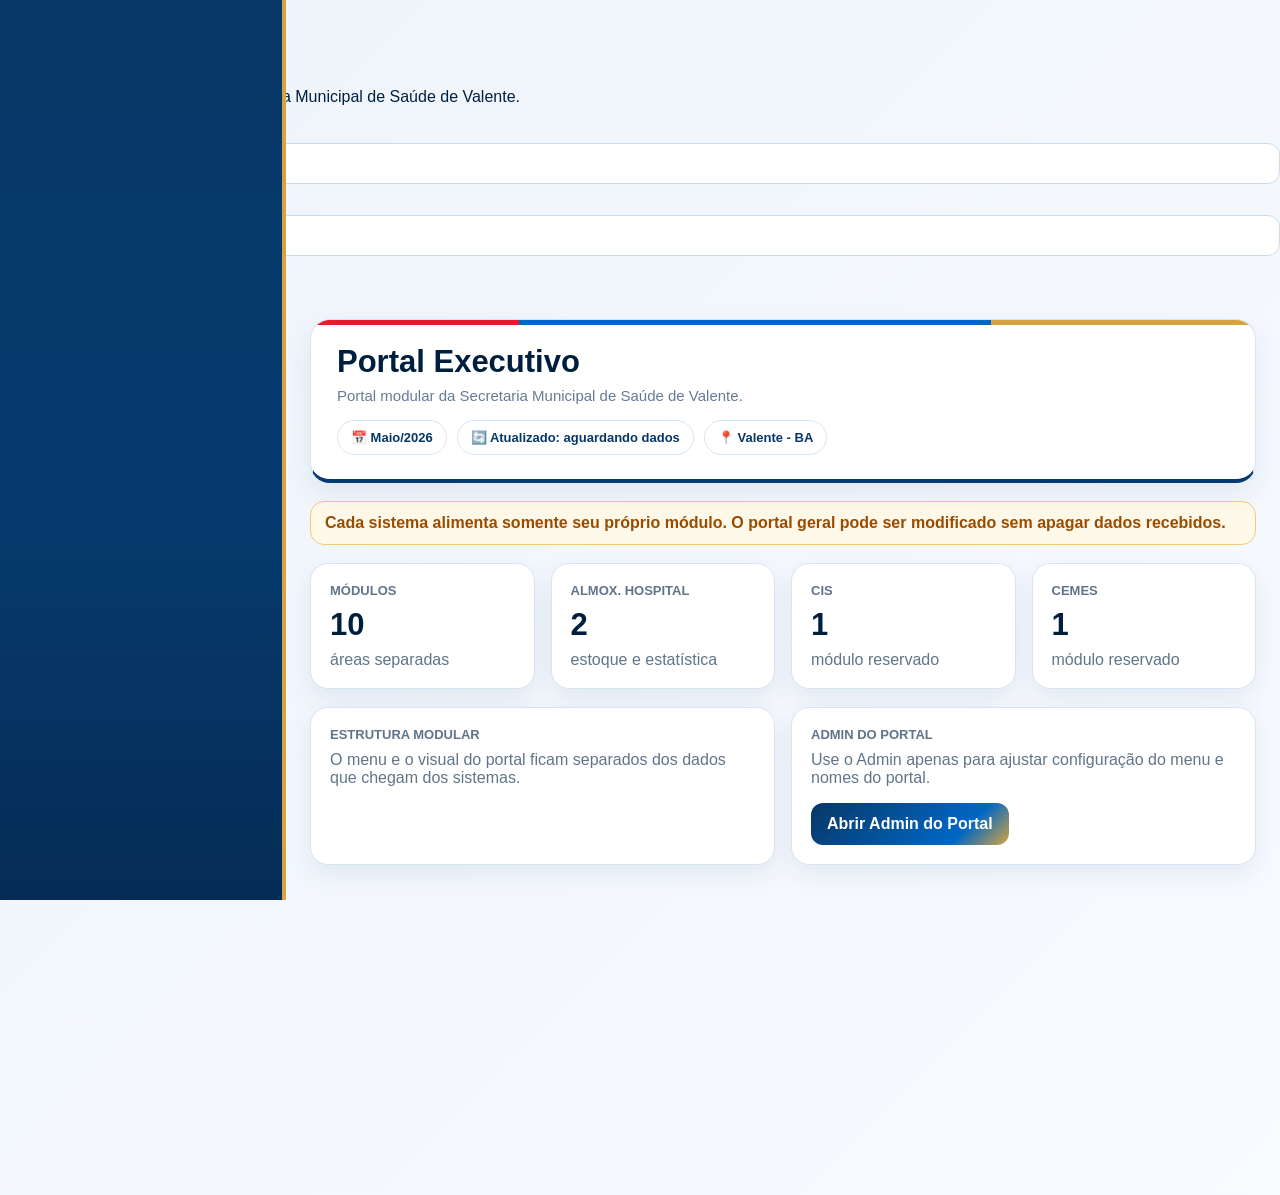
==== commit 37c3591b: "Atualiza portal de Valente" ====
--- a/site_relatorios_online/index.html
+++ b/site_relatorios_online/index.html
@@ -6,7 +6,26 @@
 <link rel="stylesheet" href="/site_relatorios_online/assets/portal.css">
 <script src="/site_relatorios_online/assets/portal.js"></script></head>
 <body>
-<div class="layout">
+<div id="loginScreen" class="login-screen">
+  <div class="login-card">
+    <div class="login-logo-box">
+      <div class="login-logo-mark">SV</div>
+      <div class="login-logo-text">
+        <strong>Secretaria<br>da Saúde</strong>
+        <span>Prefeitura de Valente</span>
+      </div>
+    </div>
+    <div class="login-title">Portal Executivo</div>
+    <p class="login-sub">Acesso restrito aos painéis da Secretaria Municipal de Saúde de Valente.</p>
+    <div class="login-form">
+      <div class="field"><label>CPF</label><input id="loginCpf" inputmode="numeric" maxlength="14" placeholder="000.000.000-00" autocomplete="username"></div>
+      <div class="field"><label>Senha</label><input id="loginSenha" type="password" placeholder="Digite sua senha" autocomplete="current-password"></div>
+      <button class="btn" type="button" onclick="portalLogin()">Entrar</button>
+      <div id="loginMsg" class="login-msg"></div>
+    </div>
+  </div>
+</div>
+<div id="appLayout" class="layout app-locked">
   <aside class="sidebar"></aside>
   <main class="main">
     <section class="hero">
@@ -40,6 +59,6 @@
     </div>
   </main>
 </div>
-<script>montarMenu('VisaoGeral')</script>
+<script>inicializarLoginPortal('VisaoGeral')</script>
 </body>
 </html>
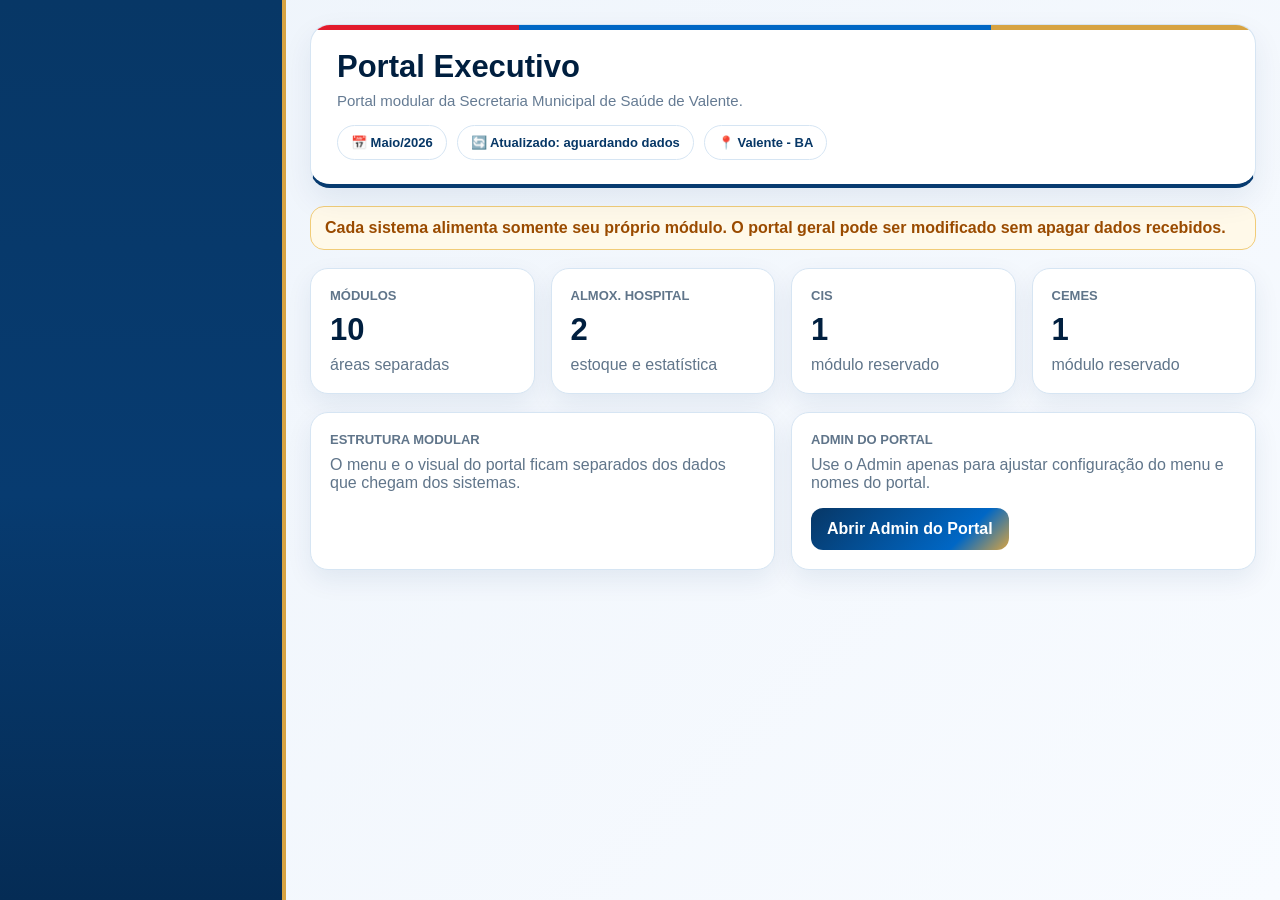
==== commit 0d5c5d70: "Atualiza portal de Valente" ====
--- a/site_relatorios_online/index.html
+++ b/site_relatorios_online/index.html
@@ -6,26 +6,7 @@
 <link rel="stylesheet" href="/site_relatorios_online/assets/portal.css">
 <script src="/site_relatorios_online/assets/portal.js"></script></head>
 <body>
-<div id="loginScreen" class="login-screen">
-  <div class="login-card">
-    <div class="login-logo-box">
-      <div class="login-logo-mark">SV</div>
-      <div class="login-logo-text">
-        <strong>Secretaria<br>da Saúde</strong>
-        <span>Prefeitura de Valente</span>
-      </div>
-    </div>
-    <div class="login-title">Portal Executivo</div>
-    <p class="login-sub">Acesso restrito aos painéis da Secretaria Municipal de Saúde de Valente.</p>
-    <div class="login-form">
-      <div class="field"><label>CPF</label><input id="loginCpf" inputmode="numeric" maxlength="14" placeholder="000.000.000-00" autocomplete="username"></div>
-      <div class="field"><label>Senha</label><input id="loginSenha" type="password" placeholder="Digite sua senha" autocomplete="current-password"></div>
-      <button class="btn" type="button" onclick="portalLogin()">Entrar</button>
-      <div id="loginMsg" class="login-msg"></div>
-    </div>
-  </div>
-</div>
-<div id="appLayout" class="layout app-locked">
+<div class="layout">
   <aside class="sidebar"></aside>
   <main class="main">
     <section class="hero">
@@ -59,6 +40,6 @@
     </div>
   </main>
 </div>
-<script>inicializarLoginPortal('VisaoGeral')</script>
+<script>montarMenu('VisaoGeral')</script>
 </body>
 </html>
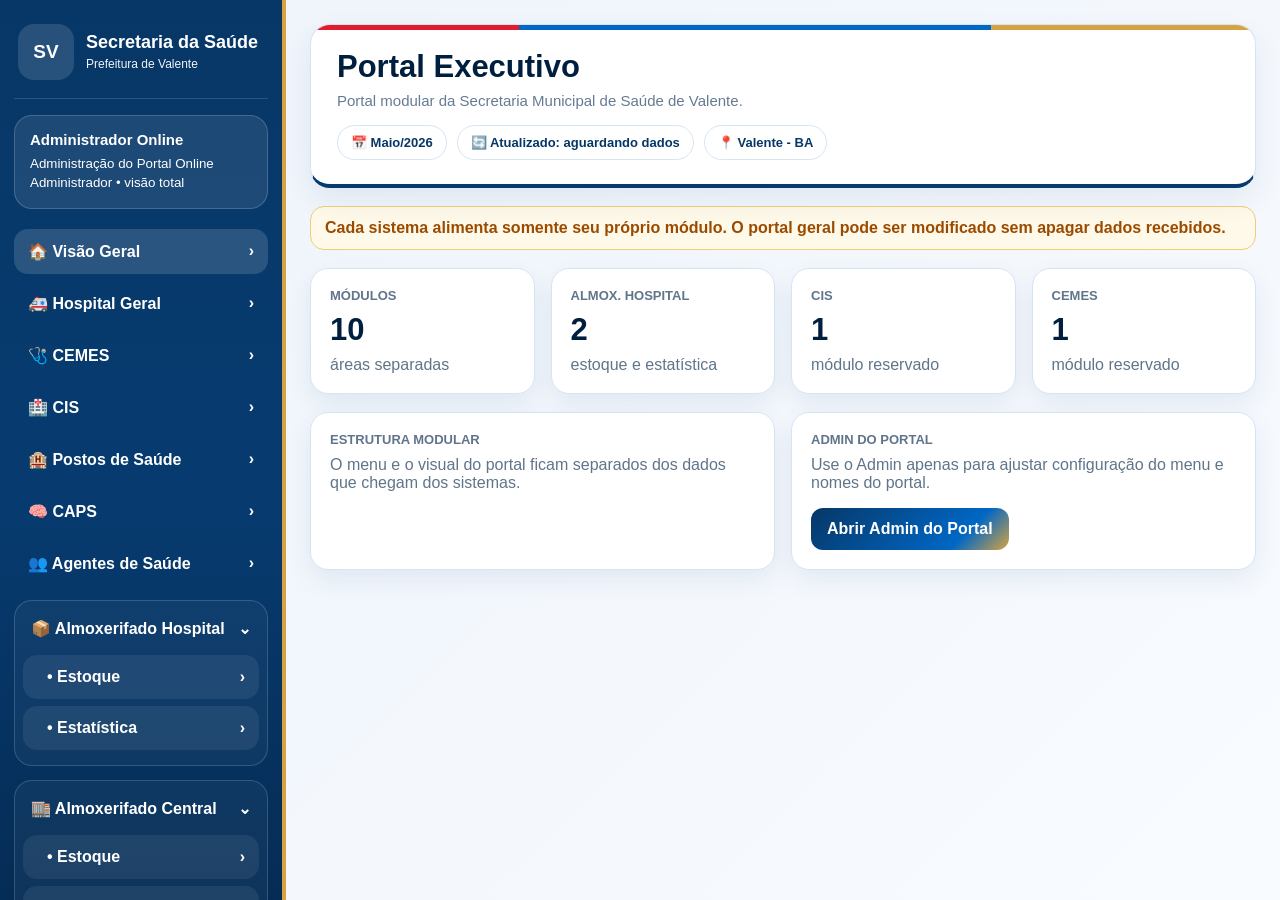
==== commit d1654909: "Atualiza portal de Valente" ====
--- a/site_relatorios_online/index.html
+++ b/site_relatorios_online/index.html
@@ -3,8 +3,8 @@
 <head>
 <meta charset="UTF-8">
 <title>Portal Executivo</title>
-<link rel="stylesheet" href="/site_relatorios_online/assets/portal.css">
-<script src="/site_relatorios_online/assets/portal.js"></script></head>
+<link rel="stylesheet" href="assets/portal.css">
+<script src="assets/portal.js"></script></head>
 <body>
 <div class="layout">
   <aside class="sidebar"></aside>
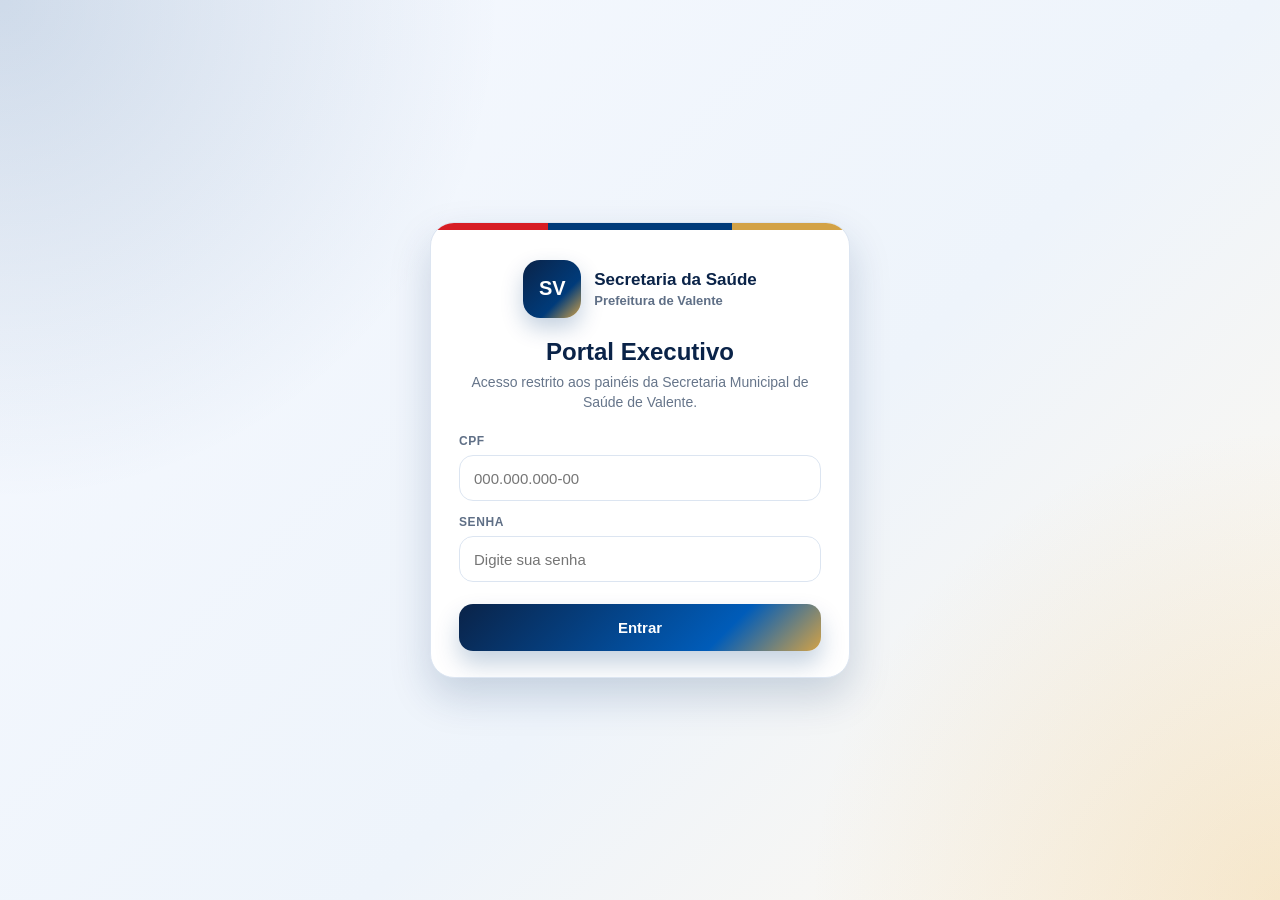
==== commit f5401bc4: "Atualiza portal de Valente" ====
--- a/site_relatorios_online/index.html
+++ b/site_relatorios_online/index.html
@@ -4,8 +4,176 @@
 <meta charset="UTF-8">
 <title>Portal Executivo</title>
 <link rel="stylesheet" href="assets/portal.css">
-<script src="assets/portal.js"></script></head>
+<script src="assets/portal.js"></script>
+  <style id="login-portal-valente-style">
+    .login-overlay-valente{
+      position:fixed;
+      inset:0;
+      z-index:99999;
+      display:flex;
+      align-items:center;
+      justify-content:center;
+      padding:24px;
+      background:
+        radial-gradient(circle at top left, rgba(0,59,122,.16), transparent 32%),
+        radial-gradient(circle at bottom right, rgba(211,162,70,.20), transparent 30%),
+        linear-gradient(135deg,#f6f9ff 0%,#eef4fb 58%,#fff8ec 100%);
+      font-family: Inter, Segoe UI, Arial, sans-serif;
+    }
+    .login-card-valente{
+      width:min(420px,100%);
+      background:#fff;
+      border:1px solid #dce5f1;
+      border-radius:24px;
+      box-shadow:0 18px 42px rgba(0,43,92,.18);
+      overflow:hidden;
+      position:relative;
+    }
+    .login-card-valente:before{
+      content:"";
+      display:block;
+      height:7px;
+      background:linear-gradient(90deg,#d71d24 0 28%,#003b7a 28% 72%,#d3a246 72% 100%);
+    }
+    .login-card-inner-valente{padding:30px 28px 26px}
+    .login-logo-valente{
+      display:flex;
+      align-items:center;
+      justify-content:center;
+      gap:13px;
+      margin-bottom:20px;
+      text-align:left;
+    }
+    .login-logo-mark-valente{
+      width:58px;
+      height:58px;
+      border-radius:17px;
+      background:linear-gradient(135deg,#0a2348 0%,#003b7a 65%,#d3a246 100%);
+      color:#fff;
+      display:grid;
+      place-items:center;
+      font-weight:900;
+      font-size:20px;
+      box-shadow:0 10px 22px rgba(0,59,122,.24);
+      flex:none;
+    }
+    .login-logo-text-valente strong{
+      display:block;
+      color:#0a2348;
+      font-size:17px;
+      line-height:1.12;
+      font-weight:900;
+    }
+    .login-logo-text-valente span{
+      display:block;
+      margin-top:4px;
+      color:#5f6f86;
+      font-size:13px;
+      font-weight:700;
+    }
+    .login-title-valente{
+      margin:0 0 6px;
+      font-size:24px;
+      color:#0a2348;
+      font-weight:900;
+      text-align:center;
+    }
+    .login-subtitle-valente{
+      margin:0 0 22px;
+      color:#66758a;
+      font-size:14px;
+      text-align:center;
+      line-height:1.45;
+    }
+    .login-field-valente{margin-bottom:14px}
+    .login-field-valente label{
+      display:block;
+      margin-bottom:7px;
+      color:#5f6f86;
+      font-size:12px;
+      font-weight:900;
+      text-transform:uppercase;
+      letter-spacing:.05em;
+    }
+    .login-field-valente input{
+      width:100%;
+      height:46px;
+      border:1px solid #dce5f1;
+      border-radius:14px;
+      padding:0 14px;
+      outline:none;
+      font-size:15px;
+      background:#fff;
+      color:#172033;
+      box-sizing:border-box;
+    }
+    .login-field-valente input:focus{
+      border-color:#005cb9;
+      box-shadow:0 0 0 4px rgba(0,92,185,.12);
+    }
+    .login-btn-valente{
+      width:100%;
+      height:47px;
+      border:none;
+      border-radius:14px;
+      cursor:pointer;
+      color:#fff;
+      font-size:15px;
+      font-weight:900;
+      background:linear-gradient(135deg,#0a2348 0%,#005cb9 72%,#d3a246 100%);
+      box-shadow:0 13px 24px rgba(0,59,122,.23);
+      margin-top:8px;
+    }
+    .login-error-valente{
+      display:none;
+      margin-top:12px;
+      padding:10px 12px;
+      border-radius:12px;
+      background:#fff0f0;
+      color:#b42318;
+      border:1px solid #ffd0d0;
+      font-size:13px;
+      font-weight:700;
+      text-align:center;
+    }
+    body.portal-login-bloqueado{
+      overflow:hidden;
+    }
+  </style>
+
+</head>
 <body>
+
+  <div id="loginPortalValente" class="login-overlay-valente">
+    <div class="login-card-valente">
+      <div class="login-card-inner-valente">
+        <div class="login-logo-valente">
+          <div class="login-logo-mark-valente">SV</div>
+          <div class="login-logo-text-valente">
+            <strong>Secretaria da Saúde</strong>
+            <span>Prefeitura de Valente</span>
+          </div>
+        </div>
+
+        <h1 class="login-title-valente">Portal Executivo</h1>
+        <p class="login-subtitle-valente">Acesso restrito aos painéis da Secretaria Municipal de Saúde de Valente.</p>
+
+        <form id="formLoginPortalValente">
+          <div class="login-field-valente">
+            <label for="cpfLoginPortal">CPF</label>
+            <input id="cpfLoginPortal" inputmode="numeric" maxlength="14" placeholder="000.000.000-00" autocomplete="username">
+          </div>
+          <div class="login-field-valente">
+            <label for="senhaLoginPortal">Senha</label>
+            <input id="senhaLoginPortal" type="password" placeholder="Digite sua senha" autocomplete="current-password">
+          </div>
+          <button class="login-btn-valente" type="submit">Entrar</button>
+          <div id="erroLoginPortalValente" class="login-error-valente">CPF ou senha inválidos.</div>
+        </form>
+      </div>
+    </div>
+  </div>
+
 <div class="layout">
   <aside class="sidebar"></aside>
   <main class="main">
@@ -41,5 +209,90 @@
   </main>
 </div>
 <script>montarMenu('VisaoGeral')</script>
+
+  <script id="login-portal-valente-script">
+    (function(){
+      const overlay = document.getElementById('loginPortalValente');
+      const form = document.getElementById('formLoginPortalValente');
+      const cpfInput = document.getElementById('cpfLoginPortal');
+      const senhaInput = document.getElementById('senhaLoginPortal');
+      const erro = document.getElementById('erroLoginPortalValente');
+
+      const usuarios = {
+        '00000000000': { nome: 'Marília Oliveira', perfil: 'secretaria' },
+        '11111111111': { nome: 'Coordenadora do Almoxarifado', perfil: 'coordenadora' }
+      };
+
+      function formatarCPF(valor){
+        let v = String(valor || '').replace(/\D/g, '').slice(0, 11);
+        if(v.length > 9) return v.replace(/(\d{3})(\d{3})(\d{3})(\d{0,2})/, '$1.$2.$3-$4');
+        if(v.length > 6) return v.replace(/(\d{3})(\d{3})(\d{0,3})/, '$1.$2.$3');
+        if(v.length > 3) return v.replace(/(\d{3})(\d{0,3})/, '$1.$2');
+        return v;
+      }
+
+      function liberarPortal(usuario){
+        try{
+          sessionStorage.setItem('portal_valente_logado', '1');
+          sessionStorage.setItem('portal_valente_usuario', JSON.stringify(usuario));
+        }catch(e){}
+
+        document.body.classList.remove('portal-login-bloqueado');
+        if(overlay) overlay.style.display = 'none';
+
+        const nomeAlvos = document.querySelectorAll('[data-user-name], .user-name, .usuario-nome');
+        nomeAlvos.forEach(el => el.textContent = usuario.nome);
+
+        document.body.setAttribute('data-perfil', usuario.perfil);
+        window.dispatchEvent(new CustomEvent('portalLoginValente', { detail: usuario }));
+      }
+
+      function tentarLogin(){
+        const cpf = cpfInput.value.replace(/\D/g, '');
+        const senha = senhaInput.value.trim();
+
+        if((senha === '123456' || senha === '00123556') && usuarios[cpf]){
+          liberarPortal(usuarios[cpf]);
+          return true;
+        }
+
+        erro.style.display = 'block';
+        senhaInput.focus();
+        return false;
+      }
+
+      if(cpfInput){
+        cpfInput.addEventListener('input', function(){
+          this.value = formatarCPF(this.value);
+          erro.style.display = 'none';
+        });
+      }
+
+      if(senhaInput){
+        senhaInput.addEventListener('input', function(){
+          erro.style.display = 'none';
+        });
+      }
+
+      if(form){
+        form.addEventListener('submit', function(e){
+          e.preventDefault();
+          tentarLogin();
+        });
+      }
+
+      document.body.classList.add('portal-login-bloqueado');
+
+      try{
+        const logado = sessionStorage.getItem('portal_valente_logado') === '1';
+        const usuario = JSON.parse(sessionStorage.getItem('portal_valente_usuario') || 'null');
+        if(logado && usuario){
+          liberarPortal(usuario);
+        }
+      }catch(e){}
+
+    })();
+  </script>
+
 </body>
 </html>
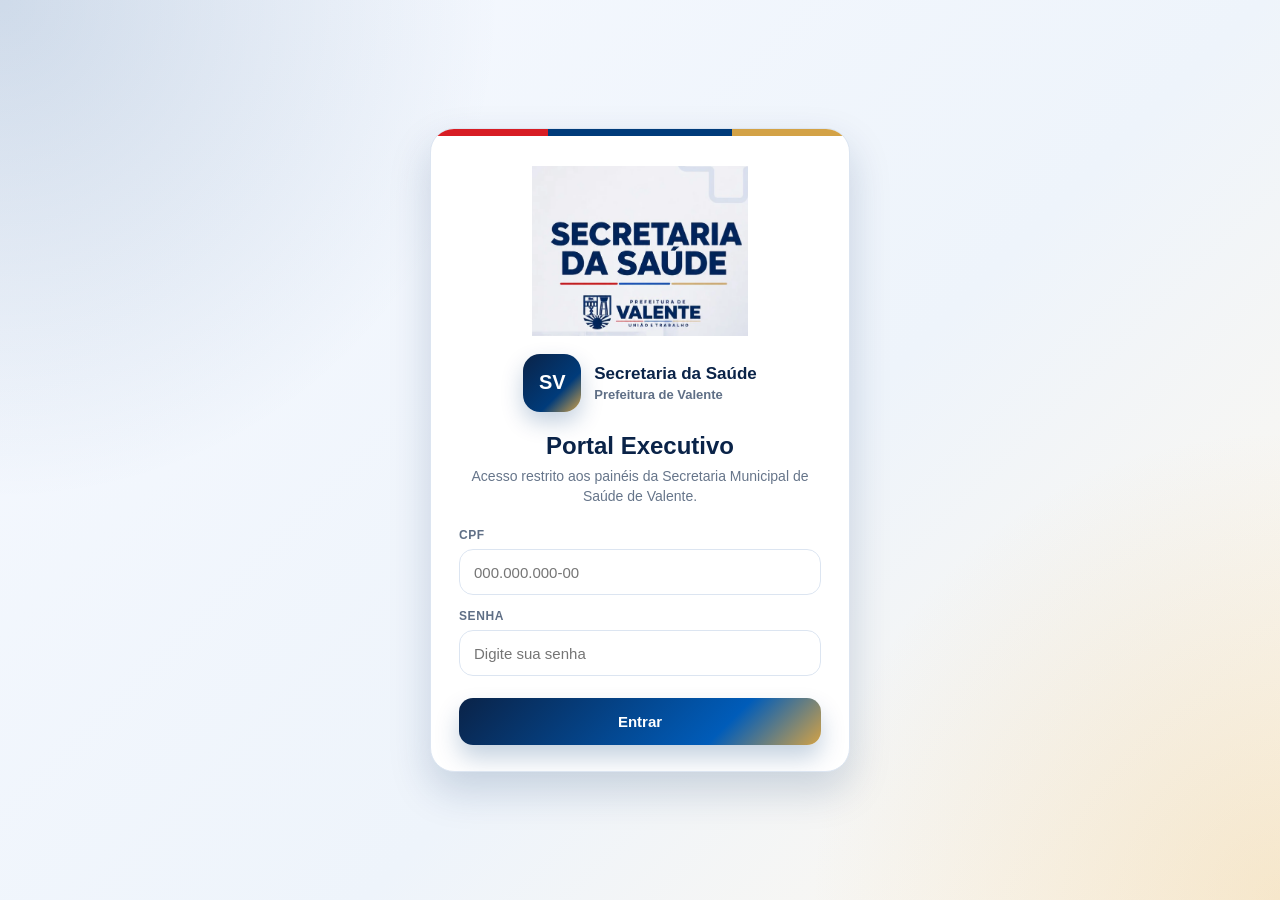
==== commit c411acc0: "Atualiza portal de Valente" ====
--- a/site_relatorios_online/index.html
+++ b/site_relatorios_online/index.html
@@ -141,12 +141,51 @@
     }
   </style>
 
+
+  <style id="portal-valente-logo-ajustes">
+    .login-logo-img-valente {
+      width: 100%;
+      max-width: 310px;
+      max-height: 170px;
+      object-fit: contain;
+      display: block;
+      margin: 0 auto 18px;
+      border-radius: 14px;
+    }
+    .sidebar-logo-oficial-valente {
+      width: 100%;
+      max-height: 92px;
+      object-fit: contain;
+      background: rgba(255,255,255,.96);
+      border-radius: 14px;
+      padding: 8px;
+      margin: 0 0 14px;
+      box-shadow: 0 8px 18px rgba(0,0,0,.12);
+    }
+    .top-logo-oficial-valente {
+      height: 64px;
+      max-width: 230px;
+      object-fit: contain;
+      background: #fff;
+      border: 1px solid rgba(0,59,122,.12);
+      border-radius: 14px;
+      padding: 6px 10px;
+      margin-right: 14px;
+    }
+    .portal-top-logo-row-valente {
+      display: flex;
+      align-items: center;
+      gap: 12px;
+    }
+  </style>
+
 </head>
 <body>
 
   <div id="loginPortalValente" class="login-overlay-valente">
     <div class="login-card-valente">
       <div class="login-card-inner-valente">
+        <img class="login-logo-img-valente" src="assets/logo_secretaria_valente.png" alt="Secretaria da Saúde - Prefeitura de Valente">
         <div class="login-logo-valente">
           <div class="login-logo-mark-valente">SV</div>
           <div class="login-logo-text-valente">
@@ -232,10 +271,6 @@
       }
 
       function liberarPortal(usuario){
-        try{
-          sessionStorage.setItem('portal_valente_logado', '1');
-          sessionStorage.setItem('portal_valente_usuario', JSON.stringify(usuario));
-        }catch(e){}
 
         document.body.classList.remove('portal-login-bloqueado');
         if(overlay) overlay.style.display = 'none';
@@ -281,15 +316,8 @@
         });
       }
 
+      try{ sessionStorage.removeItem('portal_valente_logado'); sessionStorage.removeItem('portal_valente_usuario'); }catch(e){}
       document.body.classList.add('portal-login-bloqueado');
-
-      try{
-        const logado = sessionStorage.getItem('portal_valente_logado') === '1';
-        const usuario = JSON.parse(sessionStorage.getItem('portal_valente_usuario') || 'null');
-        if(logado && usuario){
-          liberarPortal(usuario);
-        }
-      }catch(e){}
 
     })();
   </script>
